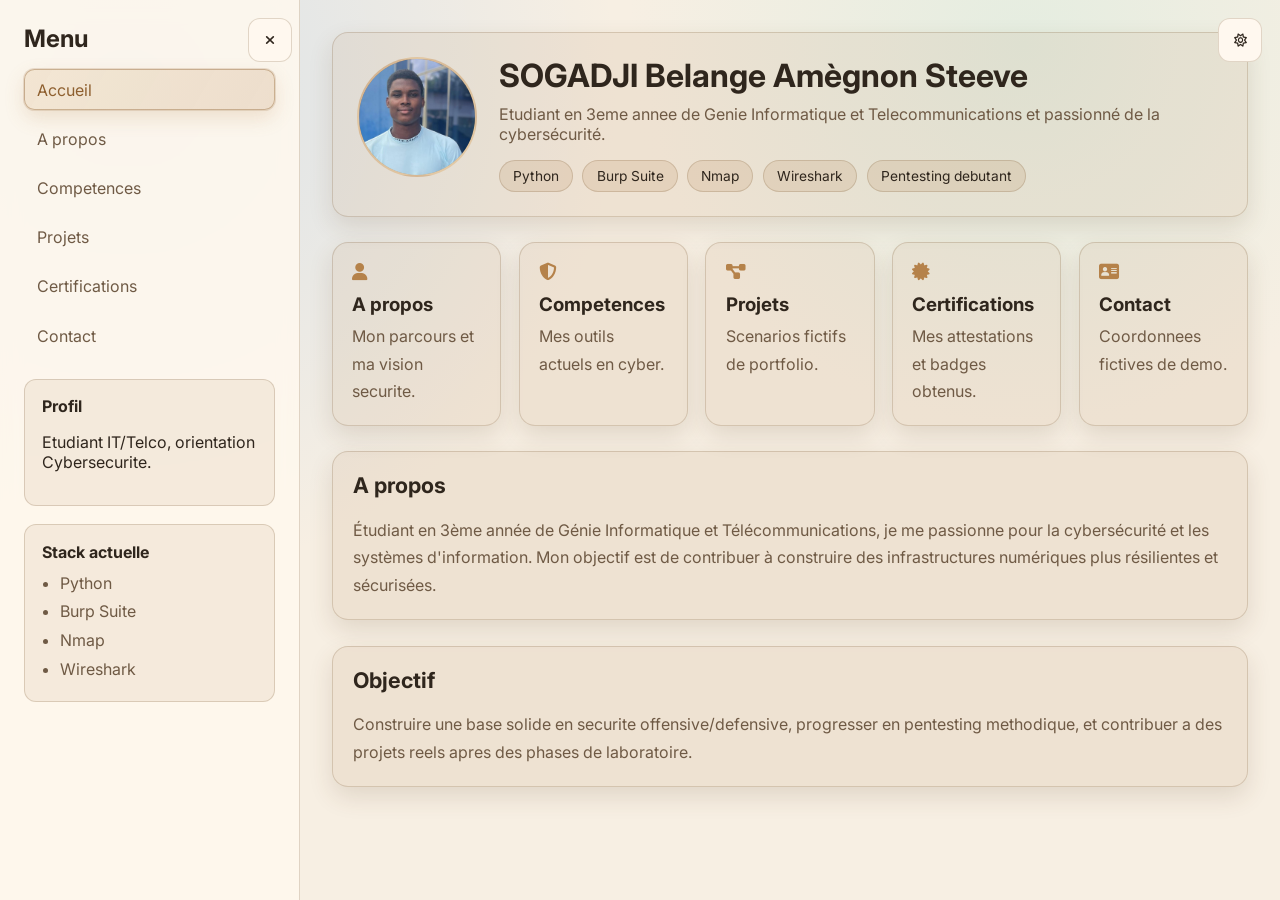
==== index.html @ 9d066bf6 "Improve mobile sidebar scroll targeting" ====
<!DOCTYPE html>
<html lang="fr">
<head>
  <meta charset="UTF-8" />
  <meta name="viewport" content="width=device-width, initial-scale=1.0" />
  <script>
    (function () {
      try {
        var savedTheme = localStorage.getItem("portfolio-theme");
        var theme = savedTheme === "dark" ? "dark" : "light";
        document.documentElement.classList.add(theme + "-theme");
        var sidebarState = localStorage.getItem("portfolio-sidebar");
        if (sidebarState === "collapsed") {
          document.documentElement.classList.add("sidebar-collapsed");
        }
        var ua = navigator.userAgent || "";
        var isMobileUa = new RegExp("Mobi|Android|iPhone|iPad|iPod", "i").test(ua);
        if (!isMobileUa) {
          document.documentElement.classList.add("desktop-forced");
        }
      } catch (e) {
        document.documentElement.classList.add("light-theme");
      }
    })();
  </script>
  <title>SOGADJI Belange Amègnon Steeve | Accueil</title>
  <link rel="preconnect" href="https://fonts.googleapis.com" />
  <link rel="preconnect" href="https://fonts.gstatic.com" crossorigin />
  <link href="https://fonts.googleapis.com/css2?family=Inter:wght@400;500;600;700;800&display=swap" rel="stylesheet" />
  <link rel="stylesheet" href="https://cdnjs.cloudflare.com/ajax/libs/font-awesome/6.5.2/css/all.min.css" />
  <link rel="stylesheet" href="css/styles.css" />
</head>
<body data-page="home">
  <button id="theme-toggle" aria-label="Basculer le theme">
    <i class="fa-regular fa-sun icon-sun"></i>
    <i class="fa-regular fa-moon icon-moon"></i>
  </button>

  <div id="wrapper">
    <aside id="sidebar">
      <div class="inner">
        <h2>Menu</h2>
        <nav>
          <a href="index.html" data-nav="home">Accueil</a>
          <a href="about.html" data-nav="about">A propos</a>
          <a href="skills.html" data-nav="skills">Competences</a>
          <a href="projects.html" data-nav="projects">Projets</a>
          <a href="certifications.html" data-nav="certifications">Certifications</a>
          <a href="contact.html" data-nav="contact">Contact</a>
        </nav>

        <section class="sidebar-block">
          <h3>Profil</h3>
          <p>Etudiant IT/Telco, orientation Cybersecurite.</p>
        </section>

        <section class="sidebar-block">
          <h3>Stack actuelle</h3>
          <ul class="mini-list">
            <li>Python</li>
            <li>Burp Suite</li>
            <li>Nmap</li>
            <li>Wireshark</li>
          </ul>
        </section>
      </div>
    </aside>

    <main id="main">
      <div class="inner">
        <section class="hero-banner">
          <div class="profile-card">
            <div class="profile-image">
              <img src="assets/profile/profile.jpg" alt="Photo de profil de SOGADJI Belange Amègnon Steeve" />
            </div>
            <div class="profile-info">
              <h1>SOGADJI Belange Amègnon Steeve</h1>
              <p class="subtitle">Etudiant en 3eme annee de Genie Informatique et Telecommunications et passionné de la cybersécurité.</p>
              <div class="hero-tags">
                <span>Python</span>
                <span>Burp Suite</span>
                <span>Nmap</span>
                <span>Wireshark</span>
                <span>Pentesting debutant</span>
              </div>
            </div>
          </div>
        </section>

        <section class="nav-cards-section">
          <div class="nav-cards-grid">
            <a href="about.html" class="nav-card interactive-card">
              <i class="fa-solid fa-user"></i>
              <h3>A propos</h3>
              <p>Mon parcours et ma vision securite.</p>
            </a>
            <a href="skills.html" class="nav-card interactive-card">
              <i class="fa-solid fa-shield-halved"></i>
              <h3>Competences</h3>
              <p>Mes outils actuels en cyber.</p>
            </a>
            <a href="projects.html" class="nav-card interactive-card">
              <i class="fa-solid fa-diagram-project"></i>
              <h3>Projets</h3>
              <p>Scenarios fictifs de portfolio.</p>
            </a>
            <a href="certifications.html" class="nav-card interactive-card">
              <i class="fa-solid fa-certificate"></i>
              <h3>Certifications</h3>
              <p>Mes attestations et badges obtenus.</p>
            </a>
            <a href="contact.html" class="nav-card interactive-card">
              <i class="fa-solid fa-address-card"></i>
              <h3>Contact</h3>
              <p>Coordonnees fictives de demo.</p>
            </a>
          </div>
        </section>

        <section class="content-section">
          <div class="section-header"><h2>A propos</h2></div>
          <p>
           Étudiant en 3ème année de Génie Informatique et Télécommunications, je me passionne pour la cybersécurité et les systèmes d'information. Mon objectif est de contribuer à construire des infrastructures numériques plus résilientes et sécurisées.
          </p>
        </section>

        <section class="content-section">
          <div class="section-header"><h2>Objectif</h2></div>
          <p>
            Construire une base solide en securite offensive/defensive, progresser en pentesting
            methodique, et contribuer a des projets reels apres des phases de laboratoire.
          </p>
        </section>
      </div>
    </main>
  </div>

  <button id="scroll-top" aria-label="Retour en haut"><i class="fa-solid fa-arrow-up"></i></button>
  <script src="js/script.js"></script>
</body>
</html>
---- css/styles.css ----
:root {
  --sidebar-width: 300px;
  --sidebar-handle: 52px;
  --bg: #0c111b;
  --bg-soft: #111a2b;
  --card: rgba(255, 255, 255, 0.06);
  --line: rgba(255, 255, 255, 0.14);
  --text: #e6edf7;
  --muted: #b9c6dc;
  --accent: #5ca9ff;
  --accent-2: #77e1d1;
  --accent-active: #fcf33a;
  --shadow: 0 12px 30px rgba(0, 0, 0, 0.25);
}

.light-theme {
  --bg: #f7efe3;
  --bg-soft: #fff8ef;
  --card: rgba(163, 122, 74, 0.1);
  --line: rgba(117, 86, 51, 0.22);
  --text: #2f261d;
  --muted: #6f5a45;
  --accent: #b5824a;
  --accent-2: #d5ad73;
  --accent-active: #8e5f2f;
  --shadow: 0 10px 24px rgba(92, 66, 37, 0.14);
}

* { box-sizing: border-box; }

html { scroll-behavior: smooth; }

body {
  margin: 0;
  font-family: "Inter", sans-serif;
  background:
    radial-gradient(circle at 10% 10%, rgba(92, 169, 255, 0.18), transparent 35%),
    radial-gradient(circle at 80% 5%, rgba(119, 225, 209, 0.14), transparent 30%),
    var(--bg);
  color: var(--text);
}

.light-theme {
  background:
    radial-gradient(circle at 12% 10%, rgba(213, 173, 115, 0.26), transparent 36%),
    radial-gradient(circle at 82% 6%, rgba(197, 148, 93, 0.2), transparent 30%),
    var(--bg);
}

#wrapper {
  display: grid;
  grid-template-columns: var(--sidebar-width) 1fr;
  min-height: 100vh;
  transition: grid-template-columns 0.28s ease;
}

#sidebar {
  width: var(--sidebar-width);
  min-width: var(--sidebar-width);
  border-right: 1px solid var(--line);
  background: rgba(8, 12, 20, 0.55);
  backdrop-filter: blur(10px);
  transition: transform 0.28s ease, opacity 0.28s ease, border-color 0.28s ease;
  transform: translateX(0);
  opacity: 1;
  position: relative;
  overflow: visible;
  z-index: 30;
}

.light-theme #sidebar {
  background: rgba(255, 249, 238, 0.86);
}

.sidebar-collapsed #wrapper {
  grid-template-columns: 0 1fr;
}

.sidebar-collapsed #sidebar {
  transform: translateX(-100%);
  width: 0;
  min-width: 0;
  opacity: 0;
  border-right: 0;
  overflow: hidden;
}

#sidebar .inner {
  position: sticky;
  top: 0;
  padding: 1.5rem;
  max-height: 100vh;
  overflow-y: auto;
  overflow-x: hidden;
  transition: opacity 0.22s ease, max-height 0.22s ease, padding 0.22s ease;
}

.sidebar-collapsed #sidebar .inner {
  opacity: 0;
  pointer-events: none;
  max-height: 0;
  overflow: hidden;
  padding-top: 0;
  padding-bottom: 0;
}

#sidebar h2 {
  margin-top: 0;
  margin-bottom: 1rem;
}

#sidebar nav {
  display: grid;
  gap: 0.5rem;
  margin-bottom: 1.4rem;
}

#sidebar nav a {
  color: var(--muted);
  text-decoration: none;
  padding: 0.6rem 0.75rem;
  border-radius: 0.65rem;
  border: 1px solid transparent;
  transition: 0.2s ease;
}

#sidebar nav a:hover {
  color: var(--text);
  border-color: var(--line);
  background: var(--card);
  transform: translateX(4px);
}

#sidebar nav a.active {
  color: var(--accent-active);
  border-color: rgba(252, 243, 58, 0.45);
  background: linear-gradient(120deg, rgba(92, 169, 255, 0.2), rgba(119, 225, 209, 0.18));
  box-shadow: 0 0 0 1px rgba(252, 243, 58, 0.18), 0 10px 25px rgba(92, 169, 255, 0.2);
}

.light-theme #sidebar nav a.active {
  background: linear-gradient(120deg, rgba(213, 173, 115, 0.22), rgba(181, 130, 74, 0.2));
  border-color: rgba(142, 95, 47, 0.4);
  box-shadow: 0 0 0 1px rgba(142, 95, 47, 0.16), 0 8px 20px rgba(181, 130, 74, 0.2);
}

#main {
  padding: 2rem;
}

#main .inner {
  max-width: 980px;
  margin: 0 auto;
}

.hero-banner,
.content-section,
.nav-cards-section,
.page-header {
  margin-bottom: 1.6rem;
}

.profile-card,
.content-section,
.nav-card,
.project-card,
.page-header {
  background: var(--card);
  border: 1px solid var(--line);
  border-radius: 16px;
  box-shadow: var(--shadow);
}

.profile-card {
  display: grid;
  grid-template-columns: 120px 1fr;
  gap: 1.35rem;
  padding: 1.5rem;
}

.profile-image {
  width: 120px;
  height: 120px;
  border-radius: 50%;
  overflow: hidden;
  display: block;
  background: linear-gradient(140deg, var(--accent), var(--accent-2));
  border: 2px solid rgba(255, 255, 255, 0.38);
}

.profile-image img {
  width: 100%;
  height: 100%;
  object-fit: cover;
  object-position: center;
  display: block;
}

.profile-info h1 {
  margin: 0;
  line-height: 1.2;
  font-size: clamp(1.35rem, 2.8vw, 2rem);
}

.subtitle,
.focus { margin: 0.55rem 0; color: var(--muted); }

.hero-tags {
  margin-top: 1rem;
  display: flex;
  gap: 0.6rem;
  flex-wrap: wrap;
}

.hero-tags span {
  padding: 0.42rem 0.82rem;
  border-radius: 999px;
  border: 1px solid var(--line);
  background: rgba(92, 169, 255, 0.16);
  font-size: 0.86rem;
}

.light-theme .hero-tags span {
  background: rgba(181, 130, 74, 0.16);
}

.page-header { padding: 1.25rem; }
.page-header h1 { margin: 0; font-size: 1.5rem; }

.nav-cards-grid,
.skills-grid,
.projects-grid,
.certifications-grid,
.contact-grid {
  display: grid;
  gap: 1.1rem;
}

.nav-cards-grid {
  grid-template-columns: repeat(5, minmax(0, 1fr));
}

.nav-card,
.project-card,
.certification-card {
  padding: 1.2rem;
  text-decoration: none;
  color: var(--text);
  position: relative;
  overflow: hidden;
  transition: transform 0.22s ease, box-shadow 0.25s ease, border-color 0.25s ease;
}

.nav-card::before,
.project-card::before,
.certification-card::before {
  content: "";
  position: absolute;
  top: 0;
  left: -120%;
  width: 100%;
  height: 100%;
  background: linear-gradient(90deg, transparent, rgba(255, 255, 255, 0.14), transparent);
  transition: left 0.45s ease;
}

.nav-card:hover::before,
.project-card:hover::before,
.certification-card:hover::before {
  left: 120%;
}

.nav-card:hover,
.project-card:hover,
.certification-card:hover {
  transform: translateY(-4px);
  border-color: rgba(92, 169, 255, 0.38);
  box-shadow: 0 14px 28px rgba(92, 169, 255, 0.2);
}

.light-theme .nav-card:hover,
.light-theme .project-card:hover,
.light-theme .certification-card:hover {
  border-color: rgba(181, 130, 74, 0.45);
  box-shadow: 0 14px 28px rgba(181, 130, 74, 0.2);
}

.nav-card:active,
.project-card:active,
.certification-card:active,
.interactive-card.clicked {
  transform: translateY(-1px) scale(0.985);
  border-color: rgba(252, 243, 58, 0.6);
  box-shadow: 0 0 0 1px rgba(252, 243, 58, 0.25), 0 9px 22px rgba(252, 243, 58, 0.18);
}

.light-theme .nav-card:active,
.light-theme .project-card:active,
.light-theme .certification-card:active,
.light-theme .interactive-card.clicked {
  border-color: rgba(142, 95, 47, 0.55);
  box-shadow: 0 0 0 1px rgba(142, 95, 47, 0.2), 0 9px 22px rgba(142, 95, 47, 0.2);
}

.nav-card i {
  color: var(--accent);
  font-size: 1.1rem;
}

.nav-card h3,
.project-card h3 {
  margin: 0.65rem 0 0.45rem;
}

.nav-card p,
.project-card p,
.content-section p {
  margin: 0;
  color: var(--muted);
  line-height: 1.72;
}

.content-section > p + p {
  margin-top: 0.95rem;
}

.section-header { margin-bottom: 1.15rem; }
.section-header h2 { margin: 0; font-size: 1.35rem; }

.content-section { padding: 1.25rem; }

.skills-grid { grid-template-columns: repeat(2, minmax(0, 1fr)); }

.skills-grid article {
  border: 1px solid var(--line);
  border-radius: 12px;
  padding: 1.05rem;
  background: rgba(92, 169, 255, 0.08);
}

.light-theme .skills-grid article {
  background: rgba(213, 173, 115, 0.18);
}

.skills-grid h3 { margin: 0 0 0.45rem; }

.skill-label {
  position: relative;
  overflow: hidden;
  transition: transform 0.22s ease, box-shadow 0.25s ease, border-color 0.25s ease;
}

.skill-label::before {
  content: "";
  position: absolute;
  top: 0;
  left: -120%;
  width: 100%;
  height: 100%;
  background: linear-gradient(90deg, transparent, rgba(255, 255, 255, 0.14), transparent);
  transition: left 0.45s ease;
}

.skill-label:hover::before {
  left: 120%;
}

.skill-label:hover {
  transform: translateY(-4px);
  border-color: rgba(92, 169, 255, 0.38);
  box-shadow: 0 14px 28px rgba(92, 169, 255, 0.2);
}

.light-theme .skill-label:hover {
  border-color: rgba(181, 130, 74, 0.45);
  box-shadow: 0 14px 28px rgba(181, 130, 74, 0.2);
}

.projects-grid { grid-template-columns: repeat(3, minmax(0, 1fr)); }
.certifications-grid { grid-template-columns: repeat(2, minmax(0, 1fr)); }

.certification-card h3 {
  margin: 0.45rem 0 0.25rem;
}

.cert-meta {
  margin: 0 0 0.35rem;
  font-size: 0.88rem;
  color: var(--accent);
  font-weight: 600;
}

.cert-image {
  border-radius: 10px;
  overflow: hidden;
  border: 1px solid var(--line);
  margin-bottom: 0.75rem;
  background: var(--bg-soft);
}

.cert-image img {
  display: block;
  width: 100%;
  height: 190px;
  object-fit: cover;
}

.zoomable-image {
  cursor: zoom-in;
  transition: transform 0.2s ease, filter 0.2s ease;
}

.zoomable-image:hover {
  transform: scale(1.015);
  filter: brightness(1.04);
}

.zoomable-image:focus-visible {
  outline: 2px solid var(--accent-active);
  outline-offset: 2px;
}

.cert-actions {
  margin-top: 0.7rem;
}

.cert-link {
  display: inline-block;
  text-decoration: none;
  color: #ffffff;
  background: linear-gradient(120deg, var(--accent), var(--accent-2));
  border: 1px solid transparent;
  border-radius: 999px;
  padding: 0.38rem 0.75rem;
  font-size: 0.85rem;
  font-weight: 600;
  transition: transform 0.18s ease, box-shadow 0.18s ease;
}

.cert-link:hover {
  transform: translateY(-1px);
  box-shadow: 0 8px 16px rgba(0, 0, 0, 0.18);
}

.fictive-note {
  margin-bottom: 1rem;
  color: var(--muted);
}

.contact-grid {
  grid-template-columns: 1fr 1fr;
}

.contact-grid div {
  border: 1px solid var(--line);
  border-radius: 10px;
  padding: 0.9rem;
  background: rgba(119, 225, 209, 0.08);
  color: var(--text);
}

.light-theme .contact-grid div {
  background: rgba(235, 214, 184, 0.28);
}

.contact-grid i {
  margin-right: 0.4rem;
  color: var(--accent);
}

.contact-grid a {
  color: inherit;
  text-decoration: none;
  border-bottom: 1px dashed transparent;
  transition: border-color 0.2s ease, color 0.2s ease;
}

.contact-grid a:hover {
  color: var(--accent-active);
  border-bottom-color: currentColor;
}

.sidebar-block {
  background: var(--card);
  border: 1px solid var(--line);
  border-radius: 12px;
  padding: 1.05rem;
  margin-bottom: 1.1rem;
}

.sidebar-block h3 {
  margin: 0 0 0.45rem;
  font-size: 1rem;
}

.mini-list {
  margin: 0;
  padding-left: 1.15rem;
  line-height: 1.8;
  color: var(--muted);
}

.label-list {
  border-top: 1px solid var(--line);
}

.label-item {
  padding: 1.15rem 0.1rem;
  border-bottom: 1px solid var(--line);
}

.label-item h3 {
  margin: 0 0 0.35rem;
  font-size: 1rem;
}

.label-item p {
  margin: 0;
}

#theme-toggle,
#sidebar-collapse-toggle,
#scroll-top {
  position: fixed;
  right: 18px;
  width: 44px;
  height: 44px;
  border: 1px solid var(--line);
  border-radius: 12px;
  background: var(--bg-soft);
  color: var(--text);
  cursor: pointer;
  z-index: 90;
}

#theme-toggle { top: 18px; }

#sidebar-collapse-toggle {
  position: fixed;
  top: 18px;
  left: calc(var(--sidebar-width) - var(--sidebar-handle));
  right: auto;
  width: 44px;
  height: 44px;
  border-left: 1px solid var(--line);
  border-radius: 12px;
  text-indent: 0;
  transition: transform 0.22s ease;
  z-index: 95;
}

#sidebar-collapse-toggle i {
  transition: transform 0.22s ease;
}

.sidebar-collapsed #sidebar-collapse-toggle i {
  transform: rotate(180deg);
}

.sidebar-collapsed #sidebar-collapse-toggle {
  left: 18px;
}

#scroll-top {
  bottom: 30px;
  right: 30px;
  width: 60px;
  height: 60px;
  border-radius: 15px;
  border: 1px solid rgba(255, 189, 142, 0.6);
  background: rgba(255, 189, 142, 0.8);
  color: rgba(139, 69, 19, 0.9);
  box-shadow: 0 8px 32px rgba(0, 0, 0, 0.3);
  backdrop-filter: blur(15px);
  z-index: 1000;
  opacity: 0;
  visibility: hidden;
  transform: translateY(20px);
  transition: all 0.35s ease;
}

#scroll-top i {
  font-size: 22px;
  transition: transform 0.25s ease;
}

#scroll-top:hover {
  background: rgba(255, 189, 142, 0.92);
  border-color: rgba(255, 189, 142, 0.82);
  transform: translateY(-3px);
  box-shadow: 0 12px 40px rgba(255, 189, 142, 0.32);
}

#scroll-top:hover i {
  transform: translateY(-2px);
}

#scroll-top:active {
  transform: translateY(0) scale(0.95);
}

#scroll-top.visible {
  opacity: 1;
  visibility: visible;
  transform: translateY(0);
}

.icon-sun { display: none; }
.light-theme .icon-sun { display: inline-block; }
.light-theme .icon-moon { display: none; }

body.lightbox-open {
  overflow: hidden;
}

.image-lightbox {
  position: fixed;
  inset: 0;
  background: rgba(0, 0, 0, 0.78);
  backdrop-filter: blur(4px);
  display: flex;
  align-items: center;
  justify-content: center;
  padding: 1.1rem;
  z-index: 1400;
  opacity: 0;
  visibility: hidden;
  pointer-events: none;
  transition: opacity 0.2s ease, visibility 0.2s ease;
}

.image-lightbox.open {
  opacity: 1;
  visibility: visible;
  pointer-events: auto;
}

.image-lightbox-dialog {
  position: relative;
  max-width: min(94vw, 1050px);
  max-height: 90vh;
  display: grid;
  gap: 0.6rem;
  justify-items: center;
}

.image-lightbox-media {
  max-width: 100%;
  max-height: 80vh;
  width: auto;
  height: auto;
  display: block;
  border-radius: 12px;
  border: 1px solid var(--line);
  box-shadow: 0 18px 42px rgba(0, 0, 0, 0.35);
  background: #0f0f10;
}

.image-lightbox-caption {
  margin: 0;
  color: #f3f4f6;
  text-align: center;
  line-height: 1.5;
}

.image-lightbox-close {
  position: absolute;
  top: -0.75rem;
  right: -0.75rem;
  width: 40px;
  height: 40px;
  border-radius: 999px;
  border: 1px solid rgba(255, 255, 255, 0.32);
  background: rgba(19, 20, 22, 0.88);
  color: #ffffff;
  font-size: 1.5rem;
  line-height: 1;
  cursor: pointer;
}

.image-lightbox-close:hover {
  background: rgba(31, 33, 37, 0.95);
}

@media (max-width: 1100px) {
  #wrapper { grid-template-columns: 1fr; }

  #sidebar {
    width: auto;
    min-width: 0;
    order: -1;
    border-right: 0;
    border-bottom: 1px solid var(--line);
  }

  #sidebar .inner { position: static; }
  #sidebar .inner { padding-top: 4.25rem; }
  .sidebar-block { display: none; }

  #sidebar nav {
    grid-template-columns: repeat(5, minmax(0, 1fr));
    gap: 0.4rem;
  }

  #sidebar nav a:hover { transform: none; }

  .sidebar-collapsed #wrapper { grid-template-columns: 1fr; }

  .sidebar-collapsed #sidebar {
    transform: none;
    border-bottom-color: transparent;
    width: auto;
    min-width: 0;
    opacity: 1;
    border-right: 0;
    overflow: visible;
  }

  #sidebar-collapse-toggle {
    left: 18px;
  }

  #scroll-top {
    bottom: 24px;
    right: 24px;
    width: 55px;
    height: 55px;
    border-radius: 12px;
  }

  #scroll-top i {
    font-size: 20px;
  }
}

@media (max-width: 840px) {
  .nav-cards-grid,
  .projects-grid,
  .certifications-grid,
  .skills-grid,
  .contact-grid { grid-template-columns: 1fr; }

  #sidebar .inner { padding-top: 4.75rem; }

  .profile-card {
    grid-template-columns: 1fr;
    text-align: center;
  }

  .profile-image { margin: 0 auto; }
  .hero-tags { justify-content: center; }

  #sidebar nav { grid-template-columns: 1fr 1fr; }

  #scroll-top {
    bottom: 20px;
    right: 20px;
    width: 50px;
    height: 50px;
    border-radius: 10px;
  }

  #scroll-top i {
    font-size: 18px;
  }

  .image-lightbox-close {
    top: -0.5rem;
    right: -0.25rem;
  }
}
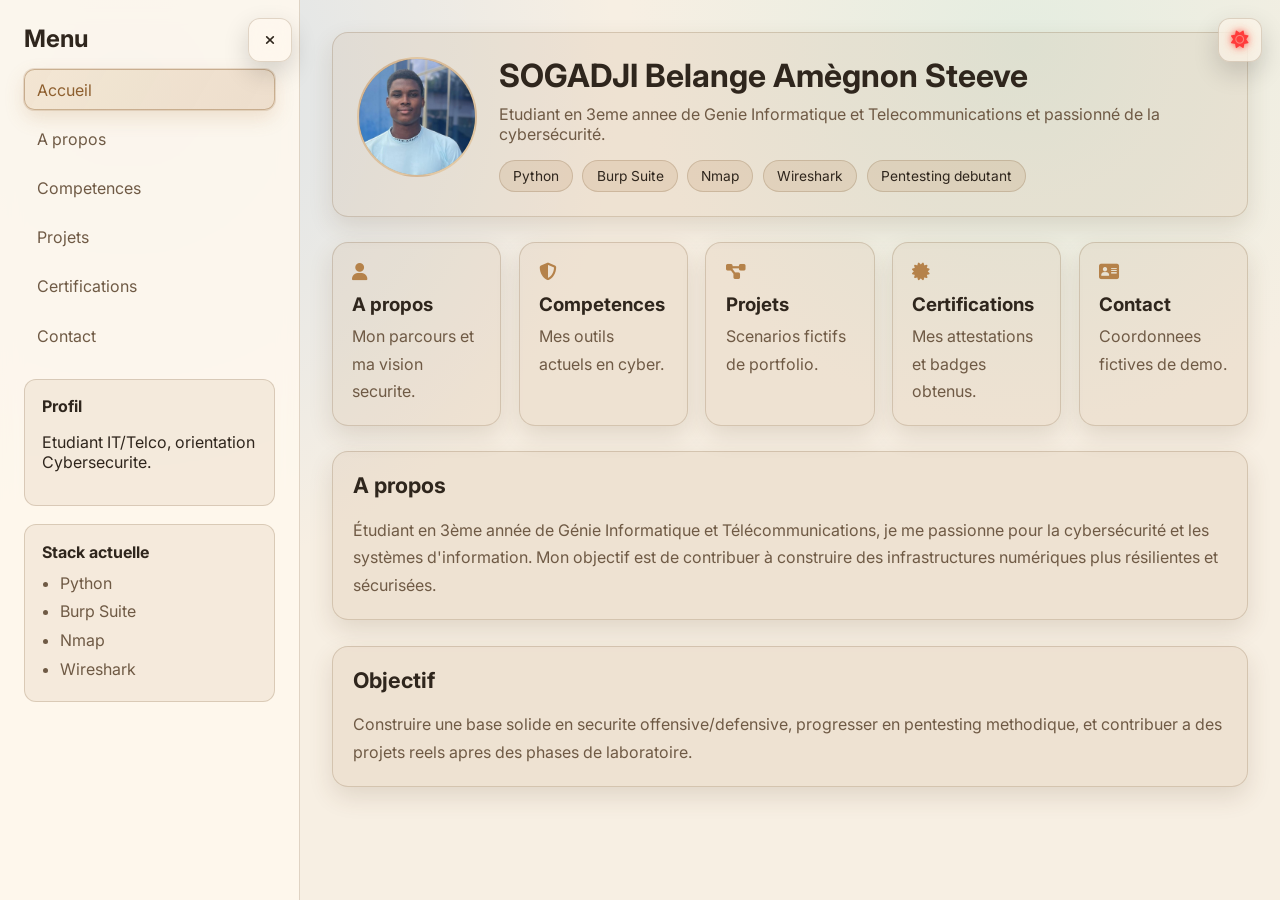
==== commit 0b790cee: "Update sidebar behavior and theme toggle styling" ====
--- a/index.html
+++ b/index.html
@@ -10,13 +10,9 @@
         var theme = savedTheme === "dark" ? "dark" : "light";
         document.documentElement.classList.add(theme + "-theme");
         var sidebarState = localStorage.getItem("portfolio-sidebar");
-        if (sidebarState === "collapsed") {
+        var isMobileView = window.matchMedia && window.matchMedia("(max-width: 1100px)").matches;
+        if (sidebarState === "collapsed" || (!sidebarState && isMobileView)) {
           document.documentElement.classList.add("sidebar-collapsed");
-        }
-        var ua = navigator.userAgent || "";
-        var isMobileUa = new RegExp("Mobi|Android|iPhone|iPad|iPod", "i").test(ua);
-        if (!isMobileUa) {
-          document.documentElement.classList.add("desktop-forced");
         }
       } catch (e) {
         document.documentElement.classList.add("light-theme");
@@ -31,11 +27,11 @@
   <link rel="stylesheet" href="css/styles.css" />
 </head>
 <body data-page="home">
+
   <button id="theme-toggle" aria-label="Basculer le theme">
-    <i class="fa-regular fa-sun icon-sun"></i>
-    <i class="fa-regular fa-moon icon-moon"></i>
+    <i class="fa-solid fa-sun icon-sun"></i>
+    <i class="fa-solid fa-moon icon-moon"></i>
   </button>
-
   <div id="wrapper">
     <aside id="sidebar">
       <div class="inner">
--- a/css/styles.css
+++ b/css/styles.css
@@ -3,6 +3,7 @@
   --sidebar-handle: 52px;
   --bg: #0c111b;
   --bg-soft: #111a2b;
+  --glass: rgba(17, 26, 43, 0.48);
   --card: rgba(255, 255, 255, 0.06);
   --line: rgba(255, 255, 255, 0.14);
   --text: #e6edf7;
@@ -16,6 +17,7 @@
 .light-theme {
   --bg: #f7efe3;
   --bg-soft: #fff8ef;
+  --glass: rgba(255, 248, 239, 0.58);
   --card: rgba(163, 122, 74, 0.1);
   --line: rgba(117, 86, 51, 0.22);
   --text: #2f261d;
@@ -533,7 +535,21 @@
   z-index: 90;
 }
 
-#theme-toggle { top: 18px; }
+#theme-toggle,
+#sidebar-collapse-toggle {
+  background: var(--glass);
+  box-shadow: 0 10px 26px rgba(0, 0, 0, 0.16);
+  backdrop-filter: blur(14px) saturate(135%);
+  -webkit-backdrop-filter: blur(14px) saturate(135%);
+}
+
+#theme-toggle {
+  top: 18px;
+  display: inline-flex;
+  align-items: center;
+  justify-content: center;
+  z-index: 120;
+}
 
 #sidebar-collapse-toggle {
   position: fixed;
@@ -546,7 +562,7 @@
   border-radius: 12px;
   text-indent: 0;
   transition: transform 0.22s ease;
-  z-index: 95;
+  z-index: 115;
 }
 
 #sidebar-collapse-toggle i {
@@ -605,7 +621,18 @@
   transform: translateY(0);
 }
 
-.icon-sun { display: none; }
+.icon-sun {
+  display: none;
+  color: #ff3b3b;
+  text-shadow: 0 0 6px rgba(255, 59, 59, 0.85), 0 0 16px rgba(255, 140, 92, 0.55);
+}
+
+.icon-moon {
+  color: #f5f8ff;
+  text-shadow: 0 0 8px rgba(156, 199, 255, 0.8), 0 0 18px rgba(120, 170, 255, 0.55);
+}
+
+#theme-toggle i { font-size: 1.1rem; }
 .light-theme .icon-sun { display: inline-block; }
 .light-theme .icon-moon { display: none; }
 
@@ -682,44 +709,50 @@
   background: rgba(31, 33, 37, 0.95);
 }
 
+.sidebar-mobile #wrapper {
+  grid-template-columns: 1fr;
+}
+
+.sidebar-mobile #sidebar {
+  position: fixed;
+  top: 0;
+  left: 0;
+  height: 100%;
+  z-index: 70;
+}
+
+.sidebar-mobile #sidebar .inner {
+  height: 100%;
+  position: absolute;
+  top: 0;
+  left: 0;
+  padding-top: 4.25rem;
+  -webkit-overflow-scrolling: touch;
+}
+
+.sidebar-mobile.sidebar-collapsed #sidebar {
+  transform: translateX(-100%);
+  width: var(--sidebar-width);
+  min-width: var(--sidebar-width);
+  opacity: 1;
+  border-right: 1px solid var(--line);
+  overflow: hidden;
+}
+
+.sidebar-mobile #sidebar nav {
+  grid-template-columns: 1fr;
+}
+
+.sidebar-mobile #sidebar nav a:hover {
+  transform: none;
+}
+
+.sidebar-mobile .sidebar-block {
+  display: none;
+}
+
+
 @media (max-width: 1100px) {
-  #wrapper { grid-template-columns: 1fr; }
-
-  #sidebar {
-    width: auto;
-    min-width: 0;
-    order: -1;
-    border-right: 0;
-    border-bottom: 1px solid var(--line);
-  }
-
-  #sidebar .inner { position: static; }
-  #sidebar .inner { padding-top: 4.25rem; }
-  .sidebar-block { display: none; }
-
-  #sidebar nav {
-    grid-template-columns: repeat(5, minmax(0, 1fr));
-    gap: 0.4rem;
-  }
-
-  #sidebar nav a:hover { transform: none; }
-
-  .sidebar-collapsed #wrapper { grid-template-columns: 1fr; }
-
-  .sidebar-collapsed #sidebar {
-    transform: none;
-    border-bottom-color: transparent;
-    width: auto;
-    min-width: 0;
-    opacity: 1;
-    border-right: 0;
-    overflow: visible;
-  }
-
-  #sidebar-collapse-toggle {
-    left: 18px;
-  }
-
   #scroll-top {
     bottom: 24px;
     right: 24px;
@@ -750,8 +783,6 @@
   .profile-image { margin: 0 auto; }
   .hero-tags { justify-content: center; }
 
-  #sidebar nav { grid-template-columns: 1fr 1fr; }
-
   #scroll-top {
     bottom: 20px;
     right: 20px;
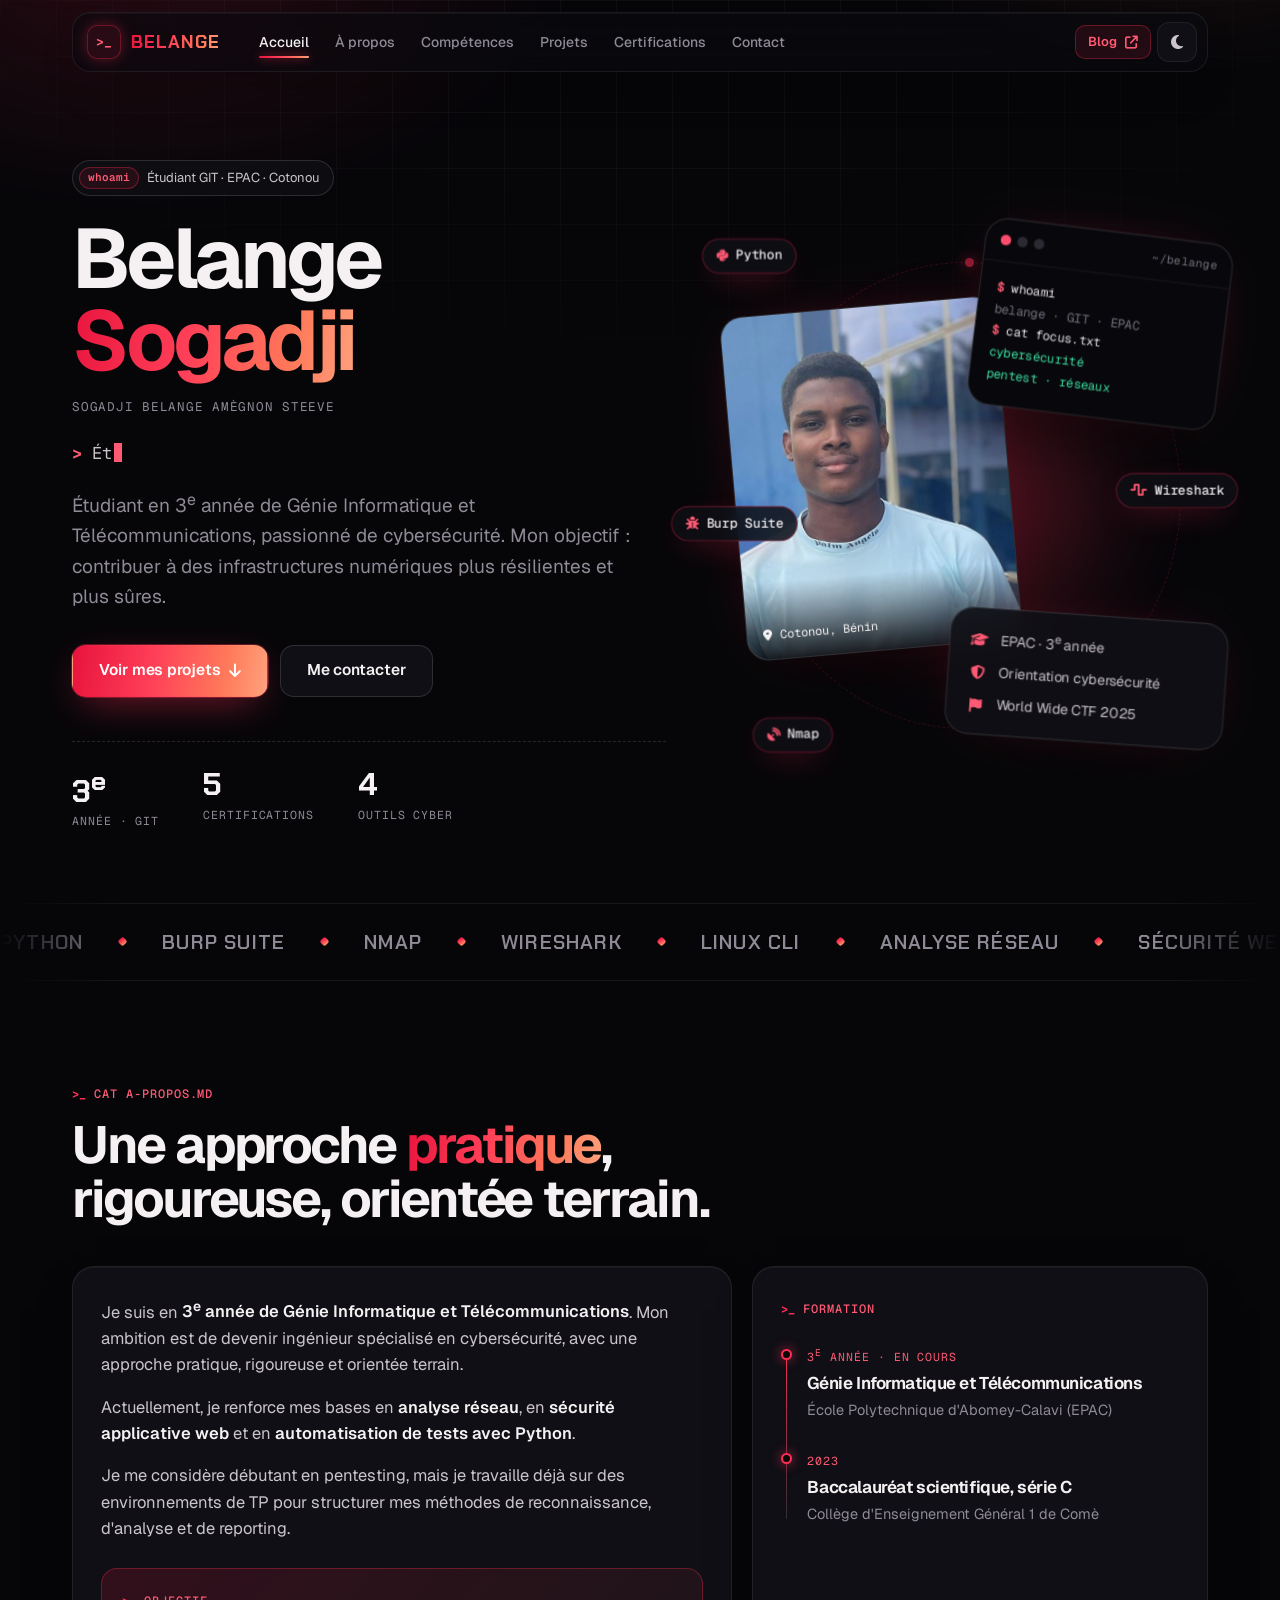
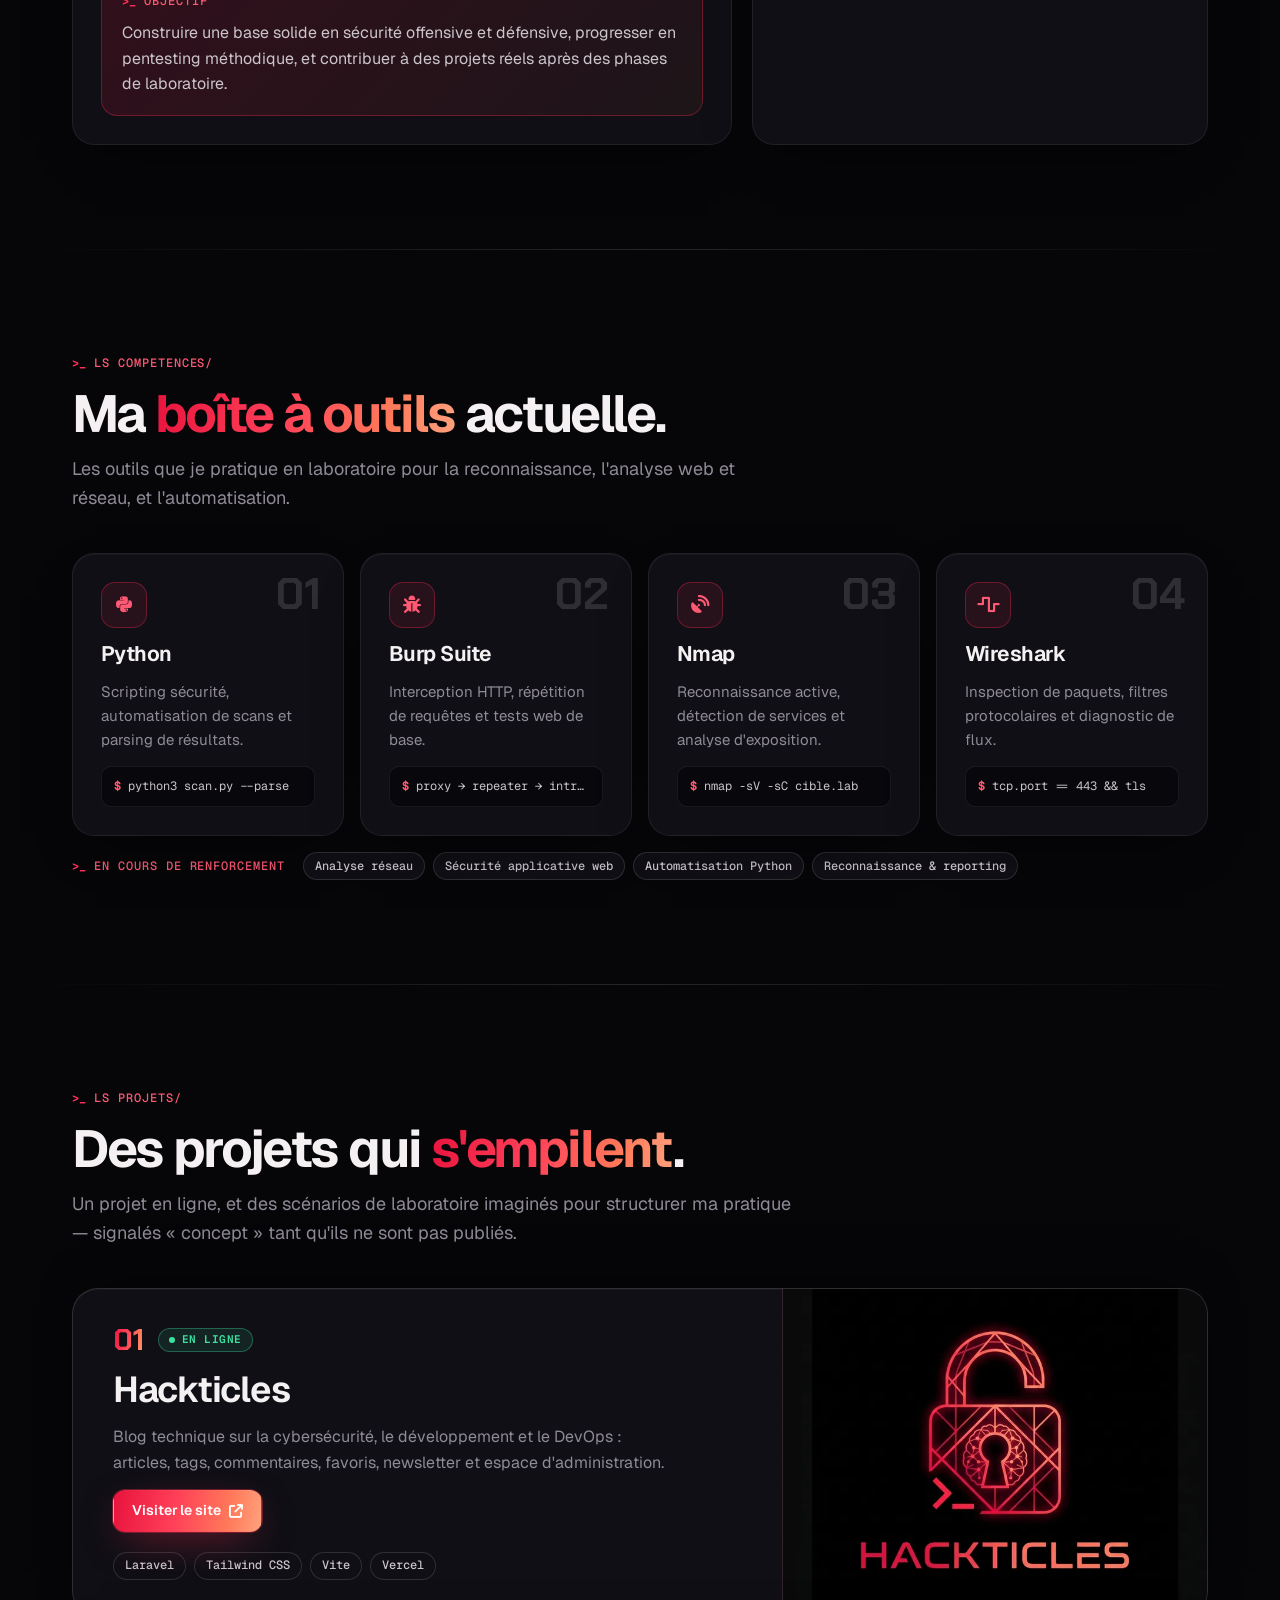
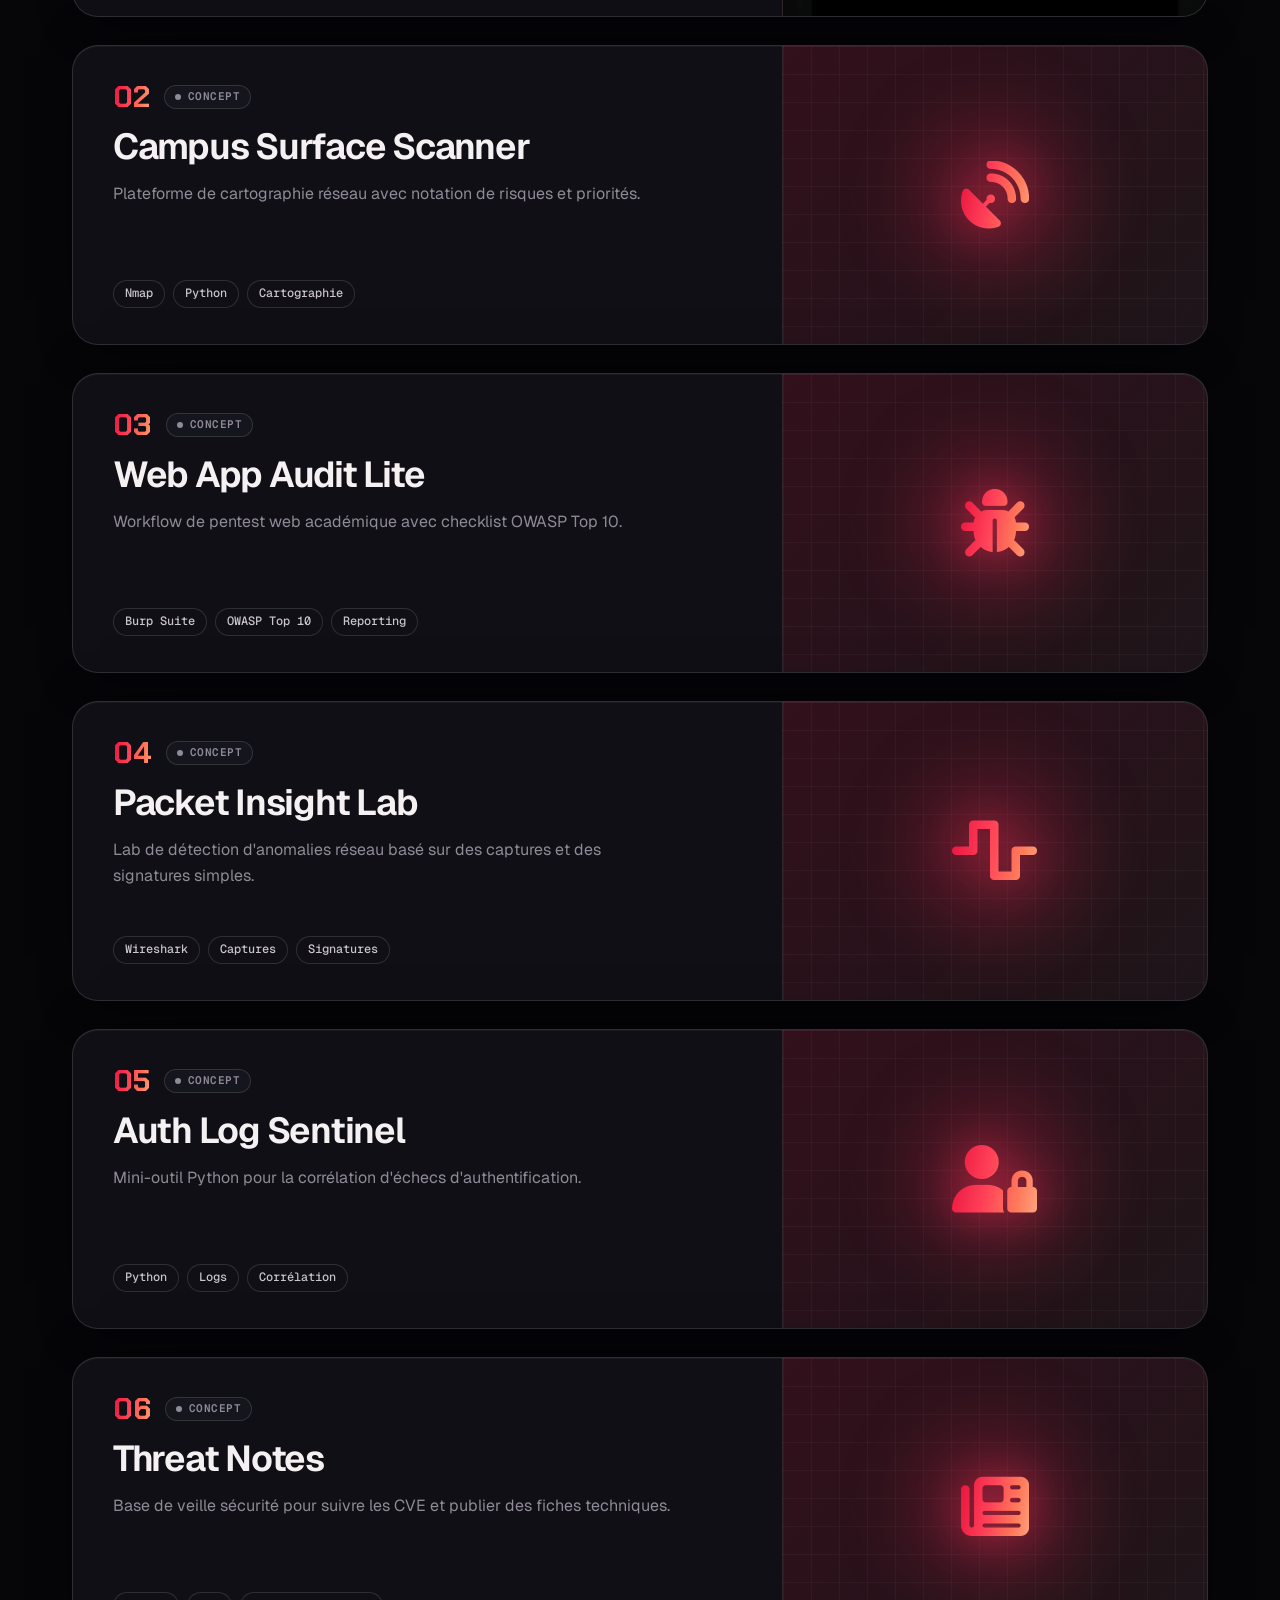
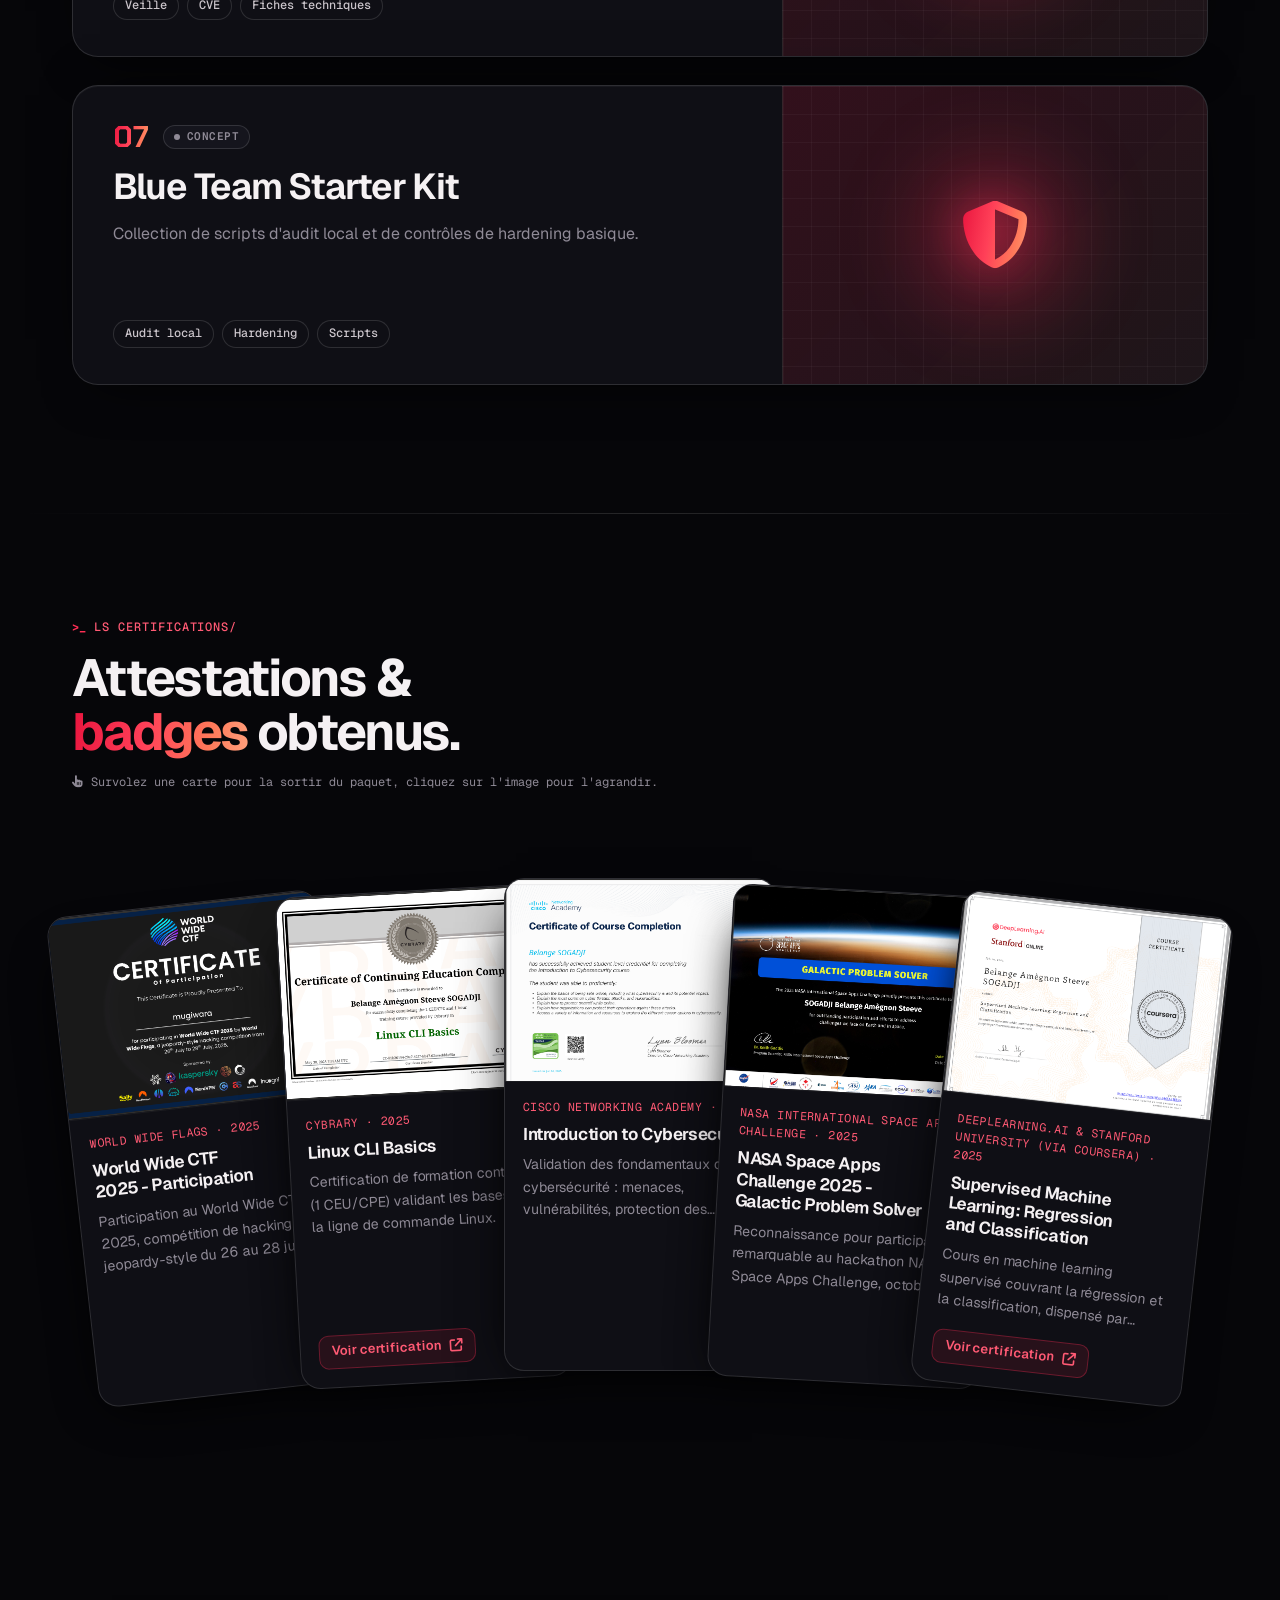
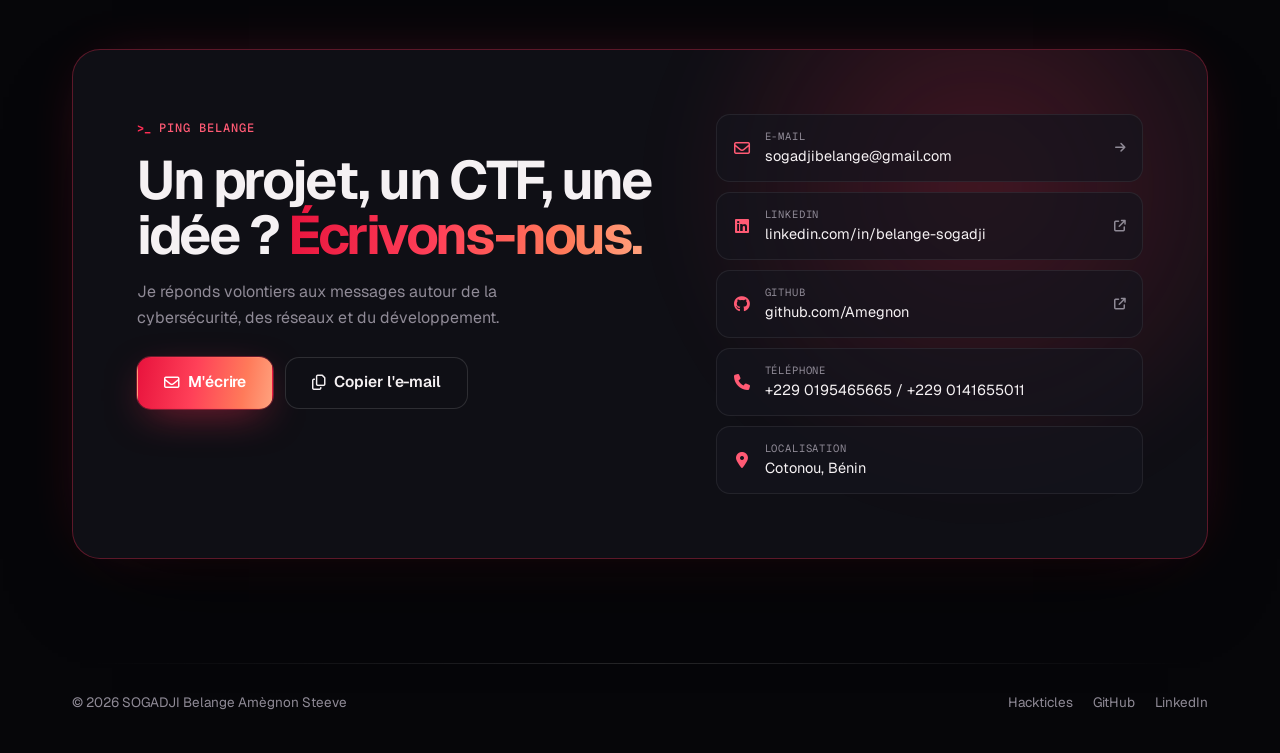
==== commit 4f6301db: "Redesign portfolio as a single page in the Hackticles theme Replace the multi-page sidebar layout wi" ====
--- a/index.html
+++ b/index.html
@@ -1,137 +1,507 @@
 <!DOCTYPE html>
-<html lang="fr">
+<html lang="fr" data-theme="dark">
 <head>
   <meta charset="UTF-8" />
-  <meta name="viewport" content="width=device-width, initial-scale=1.0" />
+  <meta name="viewport" content="width=device-width, initial-scale=1.0, viewport-fit=cover" />
   <script>
     (function () {
+      var root = document.documentElement;
       try {
-        var savedTheme = localStorage.getItem("portfolio-theme");
-        var theme = savedTheme === "dark" ? "dark" : "light";
-        document.documentElement.classList.add(theme + "-theme");
-        var sidebarState = localStorage.getItem("portfolio-sidebar");
-        var isMobileView = window.matchMedia && window.matchMedia("(max-width: 1100px)").matches;
-        if (sidebarState === "collapsed" || (!sidebarState && isMobileView)) {
-          document.documentElement.classList.add("sidebar-collapsed");
-        }
-      } catch (e) {
-        document.documentElement.classList.add("light-theme");
-      }
+        var saved = localStorage.getItem("portfolio-theme");
+        if (saved === "light" || saved === "dark") root.dataset.theme = saved;
+      } catch (e) {}
+      root.classList.add("js");
     })();
   </script>
-  <title>SOGADJI Belange Amègnon Steeve | Accueil</title>
+  <title>Belange Sogadji — Cybersécurité & Génie Informatique</title>
+  <meta name="description" content="Portfolio de SOGADJI Belange Amègnon Steeve, étudiant en 3e année de Génie Informatique et Télécommunications à l'EPAC, passionné de cybersécurité." />
+  <meta name="theme-color" content="#060609" />
+  <meta property="og:title" content="Belange Sogadji — Cybersécurité & Génie Informatique" />
+  <meta property="og:description" content="Étudiant en Génie Informatique et Télécommunications, orienté cybersécurité : projets, compétences et certifications." />
+  <meta property="og:type" content="website" />
+  <meta property="og:image" content="assets/profile/profile.jpg" />
+  <link rel="icon" href="data:image/svg+xml,%3Csvg xmlns='http://www.w3.org/2000/svg' viewBox='0 0 64 64'%3E%3Crect width='64' height='64' rx='14' fill='%23060609'/%3E%3Cpath d='M16 22l12 10-12 10M34 44h14' fill='none' stroke='%23ff2e55' stroke-width='6' stroke-linecap='round' stroke-linejoin='round'/%3E%3C/svg%3E" />
   <link rel="preconnect" href="https://fonts.googleapis.com" />
   <link rel="preconnect" href="https://fonts.gstatic.com" crossorigin />
-  <link href="https://fonts.googleapis.com/css2?family=Inter:wght@400;500;600;700;800&display=swap" rel="stylesheet" />
+  <link href="https://fonts.googleapis.com/css2?family=Chakra+Petch:wght@600;700&family=Geist+Mono:wght@400;500;600;700&family=Geist:wght@400;500;600;700&display=swap" rel="stylesheet" />
   <link rel="stylesheet" href="https://cdnjs.cloudflare.com/ajax/libs/font-awesome/6.5.2/css/all.min.css" />
   <link rel="stylesheet" href="css/styles.css" />
 </head>
-<body data-page="home">
-
-  <button id="theme-toggle" aria-label="Basculer le theme">
-    <i class="fa-solid fa-sun icon-sun"></i>
-    <i class="fa-solid fa-moon icon-moon"></i>
-  </button>
-  <div id="wrapper">
-    <aside id="sidebar">
-      <div class="inner">
-        <h2>Menu</h2>
-        <nav>
-          <a href="index.html" data-nav="home">Accueil</a>
-          <a href="about.html" data-nav="about">A propos</a>
-          <a href="skills.html" data-nav="skills">Competences</a>
-          <a href="projects.html" data-nav="projects">Projets</a>
-          <a href="certifications.html" data-nav="certifications">Certifications</a>
-          <a href="contact.html" data-nav="contact">Contact</a>
-        </nav>
-
-        <section class="sidebar-block">
-          <h3>Profil</h3>
-          <p>Etudiant IT/Telco, orientation Cybersecurite.</p>
-        </section>
-
-        <section class="sidebar-block">
-          <h3>Stack actuelle</h3>
-          <ul class="mini-list">
-            <li>Python</li>
-            <li>Burp Suite</li>
-            <li>Nmap</li>
-            <li>Wireshark</li>
-          </ul>
-        </section>
-      </div>
-    </aside>
-
-    <main id="main">
-      <div class="inner">
-        <section class="hero-banner">
-          <div class="profile-card">
-            <div class="profile-image">
-              <img src="assets/profile/profile.jpg" alt="Photo de profil de SOGADJI Belange Amègnon Steeve" />
-            </div>
-            <div class="profile-info">
-              <h1>SOGADJI Belange Amègnon Steeve</h1>
-              <p class="subtitle">Etudiant en 3eme annee de Genie Informatique et Telecommunications et passionné de la cybersécurité.</p>
-              <div class="hero-tags">
-                <span>Python</span>
-                <span>Burp Suite</span>
-                <span>Nmap</span>
-                <span>Wireshark</span>
-                <span>Pentesting debutant</span>
-              </div>
-            </div>
+<body>
+  <a href="#main" class="btn btn-primary skip-link">Aller au contenu</a>
+  <div class="progress" aria-hidden="true"></div>
+
+  <header class="nav" id="nav">
+    <div class="wrap">
+      <nav class="nav__bar" aria-label="Navigation principale">
+        <a href="#home" class="brand" aria-label="Belange Sogadji — accueil">
+          <span class="brand__mark" aria-hidden="true">&gt;_</span>
+          <span class="brand__word">Belange</span>
+        </a>
+
+        <div class="nav__links">
+          <a href="#home" class="nav__link" data-nav="home">Accueil</a>
+          <a href="#about" class="nav__link" data-nav="about">À propos</a>
+          <a href="#skills" class="nav__link" data-nav="skills">Compétences</a>
+          <a href="#projects" class="nav__link" data-nav="projects">Projets</a>
+          <a href="#certifications" class="nav__link" data-nav="certifications">Certifications</a>
+          <a href="#contact" class="nav__link" data-nav="contact">Contact</a>
+        </div>
+
+        <div class="nav__spacer"></div>
+
+        <div class="nav__actions">
+          <a href="https://hackticles.vercel.app" target="_blank" rel="noopener noreferrer" class="btn btn-soft btn-sm nav__blog">
+            Blog <i class="fa-solid fa-arrow-up-right-from-square" aria-hidden="true"></i>
+          </a>
+          <button type="button" id="theme-toggle" class="icon-btn" aria-label="Basculer le thème">
+            <i class="fa-solid fa-sun icon-sun" aria-hidden="true"></i>
+            <i class="fa-solid fa-moon icon-moon" aria-hidden="true"></i>
+          </button>
+          <button type="button" id="menu-toggle" class="icon-btn nav__burger" aria-label="Ouvrir le menu" aria-expanded="false" aria-controls="mobile-menu">
+            <i class="fa-solid fa-bars" aria-hidden="true"></i>
+          </button>
+        </div>
+      </nav>
+    </div>
+
+    <div id="mobile-menu" class="mobile-menu" hidden>
+      <a href="#home" data-nav="home"><i class="fa-solid fa-house" aria-hidden="true"></i>Accueil</a>
+      <a href="#about" data-nav="about"><i class="fa-solid fa-user" aria-hidden="true"></i>À propos</a>
+      <a href="#skills" data-nav="skills"><i class="fa-solid fa-shield-halved" aria-hidden="true"></i>Compétences</a>
+      <a href="#projects" data-nav="projects"><i class="fa-solid fa-diagram-project" aria-hidden="true"></i>Projets</a>
+      <a href="#certifications" data-nav="certifications"><i class="fa-solid fa-certificate" aria-hidden="true"></i>Certifications</a>
+      <a href="#contact" data-nav="contact"><i class="fa-solid fa-address-card" aria-hidden="true"></i>Contact</a>
+      <a href="https://hackticles.vercel.app" target="_blank" rel="noopener noreferrer"><i class="fa-solid fa-arrow-up-right-from-square" aria-hidden="true"></i>Blog Hackticles</a>
+    </div>
+  </header>
+
+  <main id="main">
+    <!-- ============================ Hero ============================ -->
+    <section class="hero" id="home" data-section>
+      <div class="wrap hero__grid">
+        <div>
+          <span class="pill" data-reveal>
+            <span class="pill__dot">whoami</span>
+            Étudiant GIT · EPAC · Cotonou
+          </span>
+          <h1 class="hero__title" data-reveal style="--delay:.06s">Belange <span class="text-grad">Sogadji</span></h1>
+          <p class="hero__fullname" data-reveal style="--delay:.1s">SOGADJI Belange Amègnon Steeve</p>
+          <p class="hero__role" data-reveal style="--delay:.14s" aria-label="Étudiant en cybersécurité">
+            <span class="p" aria-hidden="true">&gt;</span>
+            <span aria-hidden="true"><span id="typed" data-words='["Étudiant en cybersécurité","Pentesting — niveau débutant","Participant CTF","Scripting sécurité en Python"]'>Étudiant en cybersécurité</span><span class="caret"></span></span>
+          </p>
+          <p class="hero__sub" data-reveal style="--delay:.18s">
+            Étudiant en 3<sup>e</sup> année de Génie Informatique et Télécommunications, passionné de
+            cybersécurité. Mon objectif : contribuer à des infrastructures numériques plus résilientes et plus sûres.
+          </p>
+          <div class="hero__cta" data-reveal style="--delay:.22s">
+            <a href="#projects" class="btn btn-primary btn-lg">Voir mes projets <i class="fa-solid fa-arrow-down" aria-hidden="true"></i></a>
+            <a href="#contact" class="btn btn-ghost btn-lg">Me contacter</a>
           </div>
-        </section>
-
-        <section class="nav-cards-section">
-          <div class="nav-cards-grid">
-            <a href="about.html" class="nav-card interactive-card">
-              <i class="fa-solid fa-user"></i>
-              <h3>A propos</h3>
-              <p>Mon parcours et ma vision securite.</p>
+          <div class="hero__stats" data-reveal style="--delay:.28s">
+            <div><div class="stat__n"><span data-count="3">3</span><sup>e</sup></div><div class="stat__l">année · GIT</div></div>
+            <div><div class="stat__n" data-count="5" id="stat-certs">5</div><div class="stat__l">certifications</div></div>
+            <div><div class="stat__n" data-count="4">4</div><div class="stat__l">outils cyber</div></div>
+          </div>
+        </div>
+
+        <div class="stage" id="stage" data-reveal style="--delay:.1s">
+          <div class="stage__halo" aria-hidden="true"></div>
+          <div class="stage__ring" aria-hidden="true"></div>
+          <div class="stage__scene">
+            <figure class="deck-card deck-card--photo">
+              <img id="profile-photo" src="assets/profile/profile.jpg" alt="Photo de profil de SOGADJI Belange Amègnon Steeve" width="623" height="673" />
+              <figcaption><i class="fa-solid fa-location-dot" aria-hidden="true"></i> Cotonou, Bénin</figcaption>
+            </figure>
+
+            <div class="deck-card deck-card--term" aria-hidden="true">
+              <div class="terminal__bar">
+                <span class="terminal__dot"></span><span class="terminal__dot"></span><span class="terminal__dot"></span>
+                <span>~/belange</span>
+              </div>
+              <div class="terminal__body">
+                <div><span class="p">$</span> whoami</div>
+                <div class="dim">belange · GIT · EPAC</div>
+                <div><span class="p">$</span> cat focus.txt</div>
+                <div class="ok">cybersécurité</div>
+                <div class="ok">pentest · réseaux</div>
+              </div>
+            </div>
+
+            <div class="deck-card deck-card--id">
+              <div class="id-row"><i class="fa-solid fa-graduation-cap" aria-hidden="true"></i><span>EPAC · 3<sup>e</sup> année</span></div>
+              <div class="id-row"><i class="fa-solid fa-shield-halved" aria-hidden="true"></i><span>Orientation cybersécurité</span></div>
+              <div class="id-row"><i class="fa-solid fa-flag" aria-hidden="true"></i><span>World Wide CTF 2025</span></div>
+            </div>
+
+            <span class="orbit-tag" style="top:3%;left:-2%;--d:0s"><i class="fa-brands fa-python" aria-hidden="true"></i>Python</span>
+            <span class="orbit-tag" style="top:52%;left:-8%;--d:-1.5s"><i class="fa-solid fa-bug" aria-hidden="true"></i>Burp Suite</span>
+            <span class="orbit-tag" style="bottom:3%;left:8%;--d:-3s"><i class="fa-solid fa-satellite-dish" aria-hidden="true"></i>Nmap</span>
+            <span class="orbit-tag" style="top:46%;right:-4%;--d:-4.5s"><i class="fa-solid fa-wave-square" aria-hidden="true"></i>Wireshark</span>
+          </div>
+        </div>
+      </div>
+    </section>
+
+    <div class="marquee" aria-hidden="true">
+      <div class="marquee__track">
+        <span class="marquee__item">Python</span>
+        <span class="marquee__item">Burp Suite</span>
+        <span class="marquee__item">Nmap</span>
+        <span class="marquee__item">Wireshark</span>
+        <span class="marquee__item">Linux CLI</span>
+        <span class="marquee__item">Analyse réseau</span>
+        <span class="marquee__item">Sécurité web</span>
+        <span class="marquee__item">CTF</span>
+        <span class="marquee__item">Machine Learning</span>
+      </div>
+      <div class="marquee__track">
+        <span class="marquee__item">Python</span>
+        <span class="marquee__item">Burp Suite</span>
+        <span class="marquee__item">Nmap</span>
+        <span class="marquee__item">Wireshark</span>
+        <span class="marquee__item">Linux CLI</span>
+        <span class="marquee__item">Analyse réseau</span>
+        <span class="marquee__item">Sécurité web</span>
+        <span class="marquee__item">CTF</span>
+        <span class="marquee__item">Machine Learning</span>
+      </div>
+    </div>
+
+    <!-- ========================== À propos ========================== -->
+    <section class="section" id="about" data-section>
+      <div class="wrap">
+        <header class="section-head">
+          <span class="kicker" data-reveal>cat a-propos.md</span>
+          <h2 class="section-title" data-reveal style="--delay:.05s">Une approche <span class="text-grad">pratique</span>, rigoureuse, orientée terrain.</h2>
+        </header>
+
+        <div class="about-grid">
+          <article class="panel panel-pad spotlight" data-reveal>
+            <div class="prose">
+              <p>
+                Je suis en <strong>3<sup>e</sup> année de Génie Informatique et Télécommunications</strong>. Mon ambition est de
+                devenir ingénieur spécialisé en cybersécurité, avec une approche pratique, rigoureuse et orientée terrain.
+              </p>
+              <p>
+                Actuellement, je renforce mes bases en <strong>analyse réseau</strong>, en <strong>sécurité applicative web</strong> et en
+                <strong>automatisation de tests avec Python</strong>.
+              </p>
+              <p>
+                Je me considère débutant en pentesting, mais je travaille déjà sur des environnements de TP pour
+                structurer mes méthodes de reconnaissance, d'analyse et de reporting.
+              </p>
+            </div>
+            <div class="goal">
+              <span class="kicker">objectif</span>
+              <p>
+                Construire une base solide en sécurité offensive et défensive, progresser en pentesting
+                méthodique, et contribuer à des projets réels après des phases de laboratoire.
+              </p>
+            </div>
+          </article>
+
+          <aside class="panel panel-pad spotlight" data-reveal style="--delay:.1s">
+            <span class="kicker">formation</span>
+            <div class="timeline">
+              <article class="timeline__item">
+                <span class="timeline__when">3<sup>e</sup> année · en cours</span>
+                <h3>Génie Informatique et Télécommunications</h3>
+                <p>École Polytechnique d'Abomey-Calavi (EPAC)</p>
+              </article>
+              <article class="timeline__item">
+                <span class="timeline__when">2023</span>
+                <h3>Baccalauréat scientifique, série C</h3>
+                <p>Collège d'Enseignement Général 1 de Comè</p>
+              </article>
+            </div>
+          </aside>
+        </div>
+      </div>
+    </section>
+
+    <hr class="divider" />
+
+    <!-- ========================= Compétences ======================== -->
+    <section class="section" id="skills" data-section>
+      <div class="wrap">
+        <header class="section-head">
+          <span class="kicker" data-reveal>ls competences/</span>
+          <h2 class="section-title" data-reveal style="--delay:.05s">Ma <span class="text-grad">boîte à outils</span> actuelle.</h2>
+          <p class="section-sub" data-reveal style="--delay:.1s">Les outils que je pratique en laboratoire pour la reconnaissance, l'analyse web et réseau, et l'automatisation.</p>
+        </header>
+
+        <div class="bento">
+          <article class="panel panel-pad spotlight skill" data-reveal>
+            <span class="skill__n" aria-hidden="true">01</span>
+            <span class="skill__icon"><i class="fa-brands fa-python" aria-hidden="true"></i></span>
+            <h3>Python</h3>
+            <p>Scripting sécurité, automatisation de scans et parsing de résultats.</p>
+            <code class="skill__cmd" aria-hidden="true">python3 scan.py --parse</code>
+          </article>
+          <article class="panel panel-pad spotlight skill" data-reveal style="--delay:.07s">
+            <span class="skill__n" aria-hidden="true">02</span>
+            <span class="skill__icon"><i class="fa-solid fa-bug" aria-hidden="true"></i></span>
+            <h3>Burp Suite</h3>
+            <p>Interception HTTP, répétition de requêtes et tests web de base.</p>
+            <code class="skill__cmd" aria-hidden="true">proxy → repeater → intruder</code>
+          </article>
+          <article class="panel panel-pad spotlight skill" data-reveal style="--delay:.14s">
+            <span class="skill__n" aria-hidden="true">03</span>
+            <span class="skill__icon"><i class="fa-solid fa-satellite-dish" aria-hidden="true"></i></span>
+            <h3>Nmap</h3>
+            <p>Reconnaissance active, détection de services et analyse d'exposition.</p>
+            <code class="skill__cmd" aria-hidden="true">nmap -sV -sC cible.lab</code>
+          </article>
+          <article class="panel panel-pad spotlight skill" data-reveal style="--delay:.21s">
+            <span class="skill__n" aria-hidden="true">04</span>
+            <span class="skill__icon"><i class="fa-solid fa-wave-square" aria-hidden="true"></i></span>
+            <h3>Wireshark</h3>
+            <p>Inspection de paquets, filtres protocolaires et diagnostic de flux.</p>
+            <code class="skill__cmd" aria-hidden="true">tcp.port == 443 &amp;&amp; tls</code>
+          </article>
+        </div>
+
+        <div class="learning" data-reveal>
+          <span class="kicker">en cours de renforcement</span>
+          <div class="chips">
+            <span class="chip">Analyse réseau</span>
+            <span class="chip">Sécurité applicative web</span>
+            <span class="chip">Automatisation Python</span>
+            <span class="chip">Reconnaissance &amp; reporting</span>
+          </div>
+        </div>
+      </div>
+    </section>
+
+    <hr class="divider" />
+
+    <!-- =========================== Projets ========================== -->
+    <section class="section" id="projects" data-section>
+      <div class="wrap">
+        <header class="section-head">
+          <span class="kicker" data-reveal>ls projets/</span>
+          <h2 class="section-title" data-reveal style="--delay:.05s">Des projets qui <span class="text-grad">s'empilent</span>.</h2>
+          <p class="section-sub" data-reveal style="--delay:.1s">Un projet en ligne, et des scénarios de laboratoire imaginés pour structurer ma pratique — signalés « concept » tant qu'ils ne sont pas publiés.</p>
+        </header>
+
+        <div class="stack" id="stack">
+          <article class="stack__card" style="--i:0">
+            <div class="stack__inner spotlight">
+              <div class="stack__body">
+                <div class="stack__top"><span class="stack__n">01</span><span class="badge badge--ok">En ligne</span></div>
+                <h3 class="stack__title">Hackticles</h3>
+                <p class="stack__desc">Blog technique sur la cybersécurité, le développement et le DevOps : articles, tags, commentaires, favoris, newsletter et espace d'administration.</p>
+                <div class="stack__cta">
+                  <a href="https://hackticles.vercel.app" target="_blank" rel="noopener noreferrer" class="btn btn-primary">Visiter le site <i class="fa-solid fa-arrow-up-right-from-square" aria-hidden="true"></i></a>
+                </div>
+                <div class="chips"><span class="chip">Laravel</span><span class="chip">Tailwind CSS</span><span class="chip">Vite</span><span class="chip">Vercel</span></div>
+              </div>
+              <div class="stack__media"><img src="assets/projects/hackticles.webp" alt="Logo Hackticles : cadenas filaire néon rouge" width="720" height="720" loading="lazy" /></div>
+            </div>
+          </article>
+
+          <article class="stack__card" style="--i:1">
+            <div class="stack__inner spotlight">
+              <div class="stack__body">
+                <div class="stack__top"><span class="stack__n">02</span><span class="badge">Concept</span></div>
+                <h3 class="stack__title">Campus Surface Scanner</h3>
+                <p class="stack__desc">Plateforme de cartographie réseau avec notation de risques et priorités.</p>
+                <div class="chips"><span class="chip">Nmap</span><span class="chip">Python</span><span class="chip">Cartographie</span></div>
+              </div>
+              <div class="stack__media" aria-hidden="true"><i class="fa-solid fa-satellite-dish stack__glyph"></i></div>
+            </div>
+          </article>
+
+          <article class="stack__card" style="--i:2">
+            <div class="stack__inner spotlight">
+              <div class="stack__body">
+                <div class="stack__top"><span class="stack__n">03</span><span class="badge">Concept</span></div>
+                <h3 class="stack__title">Web App Audit Lite</h3>
+                <p class="stack__desc">Workflow de pentest web académique avec checklist OWASP Top 10.</p>
+                <div class="chips"><span class="chip">Burp Suite</span><span class="chip">OWASP Top 10</span><span class="chip">Reporting</span></div>
+              </div>
+              <div class="stack__media" aria-hidden="true"><i class="fa-solid fa-bug stack__glyph"></i></div>
+            </div>
+          </article>
+
+          <article class="stack__card" style="--i:3">
+            <div class="stack__inner spotlight">
+              <div class="stack__body">
+                <div class="stack__top"><span class="stack__n">04</span><span class="badge">Concept</span></div>
+                <h3 class="stack__title">Packet Insight Lab</h3>
+                <p class="stack__desc">Lab de détection d'anomalies réseau basé sur des captures et des signatures simples.</p>
+                <div class="chips"><span class="chip">Wireshark</span><span class="chip">Captures</span><span class="chip">Signatures</span></div>
+              </div>
+              <div class="stack__media" aria-hidden="true"><i class="fa-solid fa-wave-square stack__glyph"></i></div>
+            </div>
+          </article>
+
+          <article class="stack__card" style="--i:4">
+            <div class="stack__inner spotlight">
+              <div class="stack__body">
+                <div class="stack__top"><span class="stack__n">05</span><span class="badge">Concept</span></div>
+                <h3 class="stack__title">Auth Log Sentinel</h3>
+                <p class="stack__desc">Mini-outil Python pour la corrélation d'échecs d'authentification.</p>
+                <div class="chips"><span class="chip">Python</span><span class="chip">Logs</span><span class="chip">Corrélation</span></div>
+              </div>
+              <div class="stack__media" aria-hidden="true"><i class="fa-solid fa-user-lock stack__glyph"></i></div>
+            </div>
+          </article>
+
+          <article class="stack__card" style="--i:5">
+            <div class="stack__inner spotlight">
+              <div class="stack__body">
+                <div class="stack__top"><span class="stack__n">06</span><span class="badge">Concept</span></div>
+                <h3 class="stack__title">Threat Notes</h3>
+                <p class="stack__desc">Base de veille sécurité pour suivre les CVE et publier des fiches techniques.</p>
+                <div class="chips"><span class="chip">Veille</span><span class="chip">CVE</span><span class="chip">Fiches techniques</span></div>
+              </div>
+              <div class="stack__media" aria-hidden="true"><i class="fa-solid fa-newspaper stack__glyph"></i></div>
+            </div>
+          </article>
+
+          <article class="stack__card" style="--i:6">
+            <div class="stack__inner spotlight">
+              <div class="stack__body">
+                <div class="stack__top"><span class="stack__n">07</span><span class="badge">Concept</span></div>
+                <h3 class="stack__title">Blue Team Starter Kit</h3>
+                <p class="stack__desc">Collection de scripts d'audit local et de contrôles de hardening basique.</p>
+                <div class="chips"><span class="chip">Audit local</span><span class="chip">Hardening</span><span class="chip">Scripts</span></div>
+              </div>
+              <div class="stack__media" aria-hidden="true"><i class="fa-solid fa-shield-halved stack__glyph"></i></div>
+            </div>
+          </article>
+        </div>
+      </div>
+    </section>
+
+    <hr class="divider" />
+
+    <!-- ======================= Certifications ======================= -->
+    <section class="section" id="certifications" data-section>
+      <div class="wrap">
+        <header class="section-head">
+          <span class="kicker" data-reveal>ls certifications/</span>
+          <h2 class="section-title" data-reveal style="--delay:.05s">Attestations &amp; <span class="text-grad">badges</span> obtenus.</h2>
+          <p class="fan-hint fan-hint--desktop" data-reveal style="--delay:.1s"><i class="fa-solid fa-hand-pointer" aria-hidden="true"></i> Survolez une carte pour la sortir du paquet, cliquez sur l'image pour l'agrandir.</p>
+          <p class="fan-hint fan-hint--mobile" data-reveal style="--delay:.1s"><i class="fa-solid fa-arrows-left-right" aria-hidden="true"></i> Faites glisser pour parcourir, touchez l'image pour l'agrandir.</p>
+        </header>
+
+        <div id="certifications-grid" class="fan" data-reveal></div>
+      </div>
+    </section>
+
+    <!-- =========================== Contact ========================== -->
+    <section class="section" id="contact" data-section>
+      <div class="wrap">
+        <div class="contact" data-reveal>
+          <div>
+            <span class="kicker">ping belange</span>
+            <h2 class="contact__title">Un projet, un CTF, une idée ? <span class="text-grad">Écrivons-nous.</span></h2>
+            <p class="contact__sub">Je réponds volontiers aux messages autour de la cybersécurité, des réseaux et du développement.</p>
+            <div class="contact__cta">
+              <a href="mailto:sogadjibelange@gmail.com" class="btn btn-primary btn-lg"><i class="fa-regular fa-envelope" aria-hidden="true"></i> M'écrire</a>
+              <button type="button" class="btn btn-ghost btn-lg" data-copy="sogadjibelange@gmail.com"><i class="fa-regular fa-copy" aria-hidden="true"></i> Copier l'e-mail</button>
+            </div>
+          </div>
+
+          <div class="contact__list">
+            <a class="contact-row" href="mailto:sogadjibelange@gmail.com">
+              <i class="fa-regular fa-envelope" aria-hidden="true"></i>
+              <span class="contact-row__text"><span class="contact-row__label">E-mail</span>sogadjibelange@gmail.com</span>
+              <i class="fa-solid fa-arrow-right contact-row__end" aria-hidden="true"></i>
             </a>
-            <a href="skills.html" class="nav-card interactive-card">
-              <i class="fa-solid fa-shield-halved"></i>
-              <h3>Competences</h3>
-              <p>Mes outils actuels en cyber.</p>
+            <a class="contact-row" href="https://www.linkedin.com/in/belange-sogadji" target="_blank" rel="noopener noreferrer">
+              <i class="fa-brands fa-linkedin" aria-hidden="true"></i>
+              <span class="contact-row__text"><span class="contact-row__label">LinkedIn</span>linkedin.com/in/belange-sogadji</span>
+              <i class="fa-solid fa-arrow-up-right-from-square contact-row__end" aria-hidden="true"></i>
             </a>
-            <a href="projects.html" class="nav-card interactive-card">
-              <i class="fa-solid fa-diagram-project"></i>
-              <h3>Projets</h3>
-              <p>Scenarios fictifs de portfolio.</p>
+            <a class="contact-row" href="https://github.com/Amegnon" target="_blank" rel="noopener noreferrer">
+              <i class="fa-brands fa-github" aria-hidden="true"></i>
+              <span class="contact-row__text"><span class="contact-row__label">GitHub</span>github.com/Amegnon</span>
+              <i class="fa-solid fa-arrow-up-right-from-square contact-row__end" aria-hidden="true"></i>
             </a>
-            <a href="certifications.html" class="nav-card interactive-card">
-              <i class="fa-solid fa-certificate"></i>
-              <h3>Certifications</h3>
-              <p>Mes attestations et badges obtenus.</p>
-            </a>
-            <a href="contact.html" class="nav-card interactive-card">
-              <i class="fa-solid fa-address-card"></i>
-              <h3>Contact</h3>
-              <p>Coordonnees fictives de demo.</p>
-            </a>
+            <div class="contact-row">
+              <i class="fa-solid fa-phone" aria-hidden="true"></i>
+              <span class="contact-row__text"><span class="contact-row__label">Téléphone</span>+229 0195465665 / +229 0141655011</span>
+            </div>
+            <div class="contact-row">
+              <i class="fa-solid fa-location-dot" aria-hidden="true"></i>
+              <span class="contact-row__text"><span class="contact-row__label">Localisation</span>Cotonou, Bénin</span>
+            </div>
           </div>
-        </section>
-
-        <section class="content-section">
-          <div class="section-header"><h2>A propos</h2></div>
-          <p>
-           Étudiant en 3ème année de Génie Informatique et Télécommunications, je me passionne pour la cybersécurité et les systèmes d'information. Mon objectif est de contribuer à construire des infrastructures numériques plus résilientes et sécurisées.
-          </p>
-        </section>
-
-        <section class="content-section">
-          <div class="section-header"><h2>Objectif</h2></div>
-          <p>
-            Construire une base solide en securite offensive/defensive, progresser en pentesting
-            methodique, et contribuer a des projets reels apres des phases de laboratoire.
-          </p>
-        </section>
-      </div>
-    </main>
-  </div>
-
-  <button id="scroll-top" aria-label="Retour en haut"><i class="fa-solid fa-arrow-up"></i></button>
+        </div>
+      </div>
+    </section>
+  </main>
+
+  <footer class="wrap">
+    <hr class="divider" />
+    <div class="footer">
+      <span>© <span id="year">2026</span> SOGADJI Belange Amègnon Steeve</span>
+      <div class="footer__links">
+        <a href="https://hackticles.vercel.app" target="_blank" rel="noopener noreferrer">Hackticles</a>
+        <a href="https://github.com/Amegnon" target="_blank" rel="noopener noreferrer">GitHub</a>
+        <a href="https://www.linkedin.com/in/belange-sogadji" target="_blank" rel="noopener noreferrer">LinkedIn</a>
+      </div>
+    </div>
+  </footer>
+
+  <button type="button" id="scroll-top" class="icon-btn" aria-label="Retour en haut"><i class="fa-solid fa-arrow-up" aria-hidden="true"></i></button>
+  <div class="toast" id="toast" role="status" aria-live="polite"><i class="fa-solid fa-circle-check" aria-hidden="true"></i><span></span></div>
+
+  <script id="certifications-fallback-data" type="application/json">
+    {
+      "certifications": [
+        {
+          "title": "World Wide CTF 2025 - Participation",
+          "issuer": "World Wide Flags",
+          "year": "2025",
+          "description": "Participation au World Wide CTF 2025, compétition de hacking jeopardy-style du 26 au 28 juillet 2025.",
+          "image": "assets/certifications/World_wide_ctf_2025.png",
+          "image_alt": "Certificat World Wide CTF 2025"
+        },
+        {
+          "title": "Linux CLI Basics",
+          "issuer": "Cybrary",
+          "year": "2025",
+          "description": "Certification de formation continue (1 CEU/CPE) validant les bases de la ligne de commande Linux.",
+          "image": "assets/certifications/cybrary_linux.png",
+          "image_alt": "Certificat Linux CLI Basics - Cybrary",
+          "link": "https://app.cybrary.it/profile/EKOEll133?tab=cert-completion&cert=CC-81b26194-20e7-42f7-bb47-02aeeddda65a",
+          "link_label": "Voir certification"
+        },
+        {
+          "title": "Introduction to Cybersecurity",
+          "issuer": "Cisco Networking Academy",
+          "year": "2025",
+          "description": "Validation des fondamentaux de la cybersécurité : menaces, vulnérabilités, protection des systèmes et carrières en sécurité.",
+          "image": "assets/certifications/cisco_cybersecurity.png",
+          "image_alt": "Certificat Introduction to Cybersecurity - Cisco"
+        },
+        {
+          "title": "NASA Space Apps Challenge 2025 - Galactic Problem Solver",
+          "issuer": "NASA International Space Apps Challenge",
+          "year": "2025",
+          "description": "Reconnaissance pour participation remarquable au hackathon NASA Space Apps Challenge, octobre 2025.",
+          "image": "assets/certifications/nasa_space_apps.png",
+          "image_alt": "Certificat NASA Space Apps Challenge 2025"
+        },
+        {
+          "title": "Supervised Machine Learning: Regression and Classification",
+          "issuer": "DeepLearning.AI & Stanford University (via Coursera)",
+          "year": "2025",
+          "description": "Cours en machine learning supervisé couvrant la régression et la classification, dispensé par Andrew Ng.",
+          "image": "assets/certifications/machine_learning_coursera.png",
+          "image_alt": "Certificat Supervised ML - Stanford / DeepLearning.AI",
+          "link": "https://coursera.org/verify/JB66EA3EIB3N",
+          "link_label": "Voir certification"
+        }
+      ]
+    }
+  </script>
   <script src="js/script.js"></script>
 </body>
 </html>
--- a/css/styles.css
+++ b/css/styles.css
@@ -1,802 +1,1626 @@
-:root {
-  --sidebar-width: 300px;
-  --sidebar-handle: 52px;
-  --bg: #0c111b;
-  --bg-soft: #111a2b;
-  --glass: rgba(17, 26, 43, 0.48);
-  --card: rgba(255, 255, 255, 0.06);
-  --line: rgba(255, 255, 255, 0.14);
-  --text: #e6edf7;
-  --muted: #b9c6dc;
-  --accent: #5ca9ff;
-  --accent-2: #77e1d1;
-  --accent-active: #fcf33a;
-  --shadow: 0 12px 30px rgba(0, 0, 0, 0.25);
-}
-
-.light-theme {
-  --bg: #f7efe3;
-  --bg-soft: #fff8ef;
-  --glass: rgba(255, 248, 239, 0.58);
-  --card: rgba(163, 122, 74, 0.1);
-  --line: rgba(117, 86, 51, 0.22);
-  --text: #2f261d;
-  --muted: #6f5a45;
-  --accent: #b5824a;
-  --accent-2: #d5ad73;
-  --accent-active: #8e5f2f;
-  --shadow: 0 10px 24px rgba(92, 66, 37, 0.14);
-}
-
-* { box-sizing: border-box; }
-
-html { scroll-behavior: smooth; }
+/* =====================================================================
+   PORTFOLIO — design system « Neon Lattice » (aligné sur Hackticles)
+   Trame filaire, dégradé crimson → corail, prompt terminal >_
+   ===================================================================== */
+
+:root,
+:root[data-theme="dark"] {
+  color-scheme: dark;
+  --font-sans: "Geist", ui-sans-serif, system-ui, -apple-system, "Segoe UI", sans-serif;
+  --font-mono: "Geist Mono", ui-monospace, "SFMono-Regular", Menlo, monospace;
+  --font-display: "Chakra Petch", "Geist", ui-sans-serif, sans-serif;
+
+  --bg: #060609;
+  --bg-2: #0a0a0f;
+  --surface: #0f0f15;
+  --surface-2: #15151d;
+  --surface-3: #1c1c26;
+  --line: rgba(255, 255, 255, 0.07);
+  --line-2: rgba(255, 255, 255, 0.13);
+  --ink: #f5f1f3;
+  --ink-2: #cbc5cb;
+  --muted: #8f8a96;
+  --accent: #ff2e55;
+  --accent-2: #ff6a4d;
+  --accent-3: #ffa27e;
+  --accent-ink: #ff5a74;
+  --accent-soft: rgba(255, 46, 85, 0.1);
+  --accent-line: rgba(255, 46, 85, 0.32);
+  --ok: #3ee0a1;
+  --grad: linear-gradient(100deg, #e8133d 0%, #ff4058 42%, #ff7a5a 78%, #ffa27e 100%);
+  --grad-soft: linear-gradient(135deg, rgba(232, 19, 61, 0.16), rgba(255, 122, 90, 0.06));
+  --glow: 0 0 0 1px rgba(255, 46, 85, 0.35), 0 12px 40px -12px rgba(255, 46, 85, 0.6);
+  --shadow: 0 1px 0 rgba(255, 255, 255, 0.04) inset, 0 20px 50px -24px rgba(0, 0, 0, 0.8);
+  --shadow-lift: 0 40px 90px -40px rgba(0, 0, 0, 0.9), 0 0 60px -30px rgba(255, 46, 85, 0.45);
+  --nav-bg: rgba(10, 10, 15, 0.72);
+  --code-bg: #08080c;
+  --grid-line: rgba(255, 255, 255, 0.035);
+  --ease: cubic-bezier(0.2, 0.8, 0.2, 1);
+  --spring: cubic-bezier(0.34, 1.56, 0.64, 1);
+}
+
+:root[data-theme="light"] {
+  color-scheme: light;
+  --bg: #fbf8f7;
+  --bg-2: #f5f0ee;
+  --surface: #ffffff;
+  --surface-2: #f8f3f1;
+  --surface-3: #f0e9e6;
+  --line: rgba(40, 12, 22, 0.08);
+  --line-2: rgba(40, 12, 22, 0.15);
+  --ink: #170e13;
+  --ink-2: #3c3036;
+  --muted: #776a71;
+  --accent: #d90f3a;
+  --accent-2: #ec4a2c;
+  --accent-3: #f07c55;
+  --accent-ink: #c80d36;
+  --accent-soft: rgba(217, 15, 58, 0.07);
+  --accent-line: rgba(217, 15, 58, 0.28);
+  --ok: #0f9f6e;
+  --grad: linear-gradient(100deg, #d60c38 0%, #ec2e4b 45%, #f2633f 100%);
+  --grad-soft: linear-gradient(135deg, rgba(217, 15, 58, 0.08), rgba(242, 99, 63, 0.04));
+  --glow: 0 0 0 1px rgba(217, 15, 58, 0.25), 0 12px 32px -14px rgba(217, 15, 58, 0.45);
+  --shadow: 0 1px 2px rgba(40, 12, 22, 0.04), 0 18px 40px -26px rgba(40, 12, 22, 0.25);
+  --shadow-lift: 0 40px 80px -44px rgba(40, 12, 22, 0.45), 0 0 50px -30px rgba(217, 15, 58, 0.35);
+  --nav-bg: rgba(251, 248, 247, 0.78);
+  --code-bg: #120b0f;
+  --grid-line: rgba(40, 12, 22, 0.045);
+}
+
+/* ---------------------------------------------------------------------
+   Base
+   --------------------------------------------------------------------- */
+*, *::before, *::after { box-sizing: border-box; }
+
+html {
+  -webkit-text-size-adjust: 100%;
+  text-rendering: optimizeLegibility;
+  scroll-behavior: smooth;
+  scroll-padding-top: 96px;
+  scrollbar-color: var(--line-2) transparent;
+}
 
 body {
   margin: 0;
-  font-family: "Inter", sans-serif;
+  min-height: 100dvh;
+  background: var(--bg);
+  color: var(--ink);
+  font-family: var(--font-sans);
+  font-size: 16px;
+  line-height: 1.6;
+  -webkit-font-smoothing: antialiased;
+  -moz-osx-font-smoothing: grayscale;
+  overflow-x: clip;
+}
+
+/* Trame filaire + halos rouges, fixés derrière tout le contenu */
+body::before {
+  content: "";
+  position: fixed;
+  inset: 0;
+  z-index: -2;
+  pointer-events: none;
+  background-image:
+    linear-gradient(var(--grid-line) 1px, transparent 1px),
+    linear-gradient(90deg, var(--grid-line) 1px, transparent 1px);
+  background-size: 56px 56px;
+  -webkit-mask-image: radial-gradient(ellipse 80% 60% at 50% 0%, #000 30%, transparent 75%);
+  mask-image: radial-gradient(ellipse 80% 60% at 50% 0%, #000 30%, transparent 75%);
+}
+
+body::after {
+  content: "";
+  position: fixed;
+  inset: -20vh -10vw auto;
+  height: 80vh;
+  z-index: -1;
+  pointer-events: none;
   background:
-    radial-gradient(circle at 10% 10%, rgba(92, 169, 255, 0.18), transparent 35%),
-    radial-gradient(circle at 80% 5%, rgba(119, 225, 209, 0.14), transparent 30%),
-    var(--bg);
-  color: var(--text);
-}
-
-.light-theme {
-  background:
-    radial-gradient(circle at 12% 10%, rgba(213, 173, 115, 0.26), transparent 36%),
-    radial-gradient(circle at 82% 6%, rgba(197, 148, 93, 0.2), transparent 30%),
-    var(--bg);
-}
-
-#wrapper {
+    radial-gradient(40% 50% at 18% 20%, rgba(255, 46, 85, 0.13), transparent 70%),
+    radial-gradient(35% 45% at 85% 5%, rgba(255, 122, 90, 0.1), transparent 70%);
+  filter: blur(10px);
+}
+
+:root[data-theme="light"] body::after { opacity: 0.55; }
+
+::selection { background: rgba(255, 46, 85, 0.35); color: var(--ink); }
+
+a { color: inherit; text-decoration: none; }
+img, svg { display: block; max-width: 100%; }
+button { font: inherit; color: inherit; cursor: pointer; }
+h1, h2, h3, h4 { margin: 0; line-height: 1.15; letter-spacing: -0.025em; font-weight: 650; }
+p { margin: 0; }
+ul { margin: 0; padding: 0; list-style: none; }
+
+:focus-visible {
+  outline: 2px solid var(--accent);
+  outline-offset: 3px;
+  border-radius: 8px;
+}
+
+[hidden] { display: none !important; }
+
+.sr-only {
+  position: absolute;
+  width: 1px;
+  height: 1px;
+  overflow: hidden;
+  clip-path: inset(50%);
+  white-space: nowrap;
+}
+
+.btn.skip-link {
+  position: fixed;
+  left: 16px;
+  top: -80px;
+  z-index: 200;
+  transition: top 0.2s ease;
+}
+
+.btn.skip-link:focus { top: 16px; }
+
+/* ---------------------------------------------------------------------
+   Layout & typographie
+   --------------------------------------------------------------------- */
+.wrap {
+  width: 100%;
+  max-width: 1200px;
+  margin-inline: auto;
+  padding-inline: 20px;
+}
+
+.section { padding-block: 64px; }
+
+.section-head {
   display: grid;
-  grid-template-columns: var(--sidebar-width) 1fr;
-  min-height: 100vh;
-  transition: grid-template-columns 0.28s ease;
-}
-
-#sidebar {
-  width: var(--sidebar-width);
-  min-width: var(--sidebar-width);
-  border-right: 1px solid var(--line);
-  background: rgba(8, 12, 20, 0.55);
-  backdrop-filter: blur(10px);
-  transition: transform 0.28s ease, opacity 0.28s ease, border-color 0.28s ease;
-  transform: translateX(0);
-  opacity: 1;
-  position: relative;
-  overflow: visible;
-  z-index: 30;
-}
-
-.light-theme #sidebar {
-  background: rgba(255, 249, 238, 0.86);
-}
-
-.sidebar-collapsed #wrapper {
-  grid-template-columns: 0 1fr;
-}
-
-.sidebar-collapsed #sidebar {
-  transform: translateX(-100%);
-  width: 0;
-  min-width: 0;
-  opacity: 0;
-  border-right: 0;
-  overflow: hidden;
-}
-
-#sidebar .inner {
+  gap: 14px;
+  max-width: 720px;
+  margin-bottom: 40px;
+}
+
+.section-title {
+  font-size: clamp(30px, 4.4vw, 52px);
+  font-weight: 680;
+  letter-spacing: -0.04em;
+  line-height: 1.04;
+  text-wrap: balance;
+}
+
+.section-sub {
+  font-size: clamp(15.5px, 1.5vw, 18px);
+  color: var(--muted);
+  text-wrap: pretty;
+}
+
+.kicker {
+  display: inline-flex;
+  align-items: center;
+  gap: 8px;
+  font-family: var(--font-mono);
+  font-size: 12px;
+  font-weight: 500;
+  letter-spacing: 0.08em;
+  text-transform: uppercase;
+  color: var(--accent-ink);
+}
+
+.kicker::before {
+  content: ">_";
+  font-weight: 700;
+  letter-spacing: 0;
+  color: var(--accent);
+}
+
+.text-grad {
+  background: var(--grad);
+  -webkit-background-clip: text;
+  background-clip: text;
+  color: transparent;
+}
+
+.mono { font-family: var(--font-mono); }
+.muted { color: var(--muted); }
+
+.divider {
+  height: 1px;
+  margin: 0;
+  border: 0;
+  background: linear-gradient(90deg, transparent, var(--line-2), transparent);
+}
+
+/* ---------------------------------------------------------------------
+   Barre de progression de lecture
+   --------------------------------------------------------------------- */
+.progress {
+  position: fixed;
+  inset: 0 0 auto 0;
+  z-index: 100;
+  height: 2px;
+  background: var(--grad);
+  box-shadow: 0 0 12px rgba(255, 46, 85, 0.8);
+  transform: scaleX(var(--progress, 0));
+  transform-origin: left;
+  pointer-events: none;
+}
+
+/* ---------------------------------------------------------------------
+   Navigation flottante
+   --------------------------------------------------------------------- */
+.nav {
   position: sticky;
   top: 0;
-  padding: 1.5rem;
-  max-height: 100vh;
-  overflow-y: auto;
-  overflow-x: hidden;
-  transition: opacity 0.22s ease, max-height 0.22s ease, padding 0.22s ease;
-}
-
-.sidebar-collapsed #sidebar .inner {
+  z-index: 60;
+  padding-top: 12px;
+}
+
+.nav__bar {
+  display: flex;
+  align-items: center;
+  gap: 12px;
+  height: 60px;
+  padding: 0 10px 0 14px;
+  border: 1px solid var(--line);
+  border-radius: 18px;
+  background: var(--nav-bg);
+  -webkit-backdrop-filter: blur(18px) saturate(160%);
+  backdrop-filter: blur(18px) saturate(160%);
+  box-shadow: var(--shadow);
+  transition: border-color 0.3s ease, box-shadow 0.3s ease;
+}
+
+.nav.is-scrolled .nav__bar {
+  border-color: var(--line-2);
+  box-shadow: 0 18px 50px -20px rgba(0, 0, 0, 0.7);
+}
+
+.brand {
+  display: inline-flex;
+  align-items: center;
+  gap: 10px;
+  flex-shrink: 0;
+}
+
+.brand__mark {
+  display: grid;
+  place-items: center;
+  width: 34px;
+  height: 34px;
+  border: 1px solid var(--accent-line);
+  border-radius: 10px;
+  background: var(--accent-soft);
+  font-family: var(--font-mono);
+  font-size: 13px;
+  font-weight: 700;
+  color: var(--accent-ink);
+  box-shadow: 0 0 18px -4px rgba(255, 46, 85, 0.6);
+  transition: transform 0.4s var(--spring);
+}
+
+.brand:hover .brand__mark { transform: rotate(-6deg) scale(1.06); }
+
+.brand__word {
+  font-family: var(--font-display);
+  font-size: 18px;
+  font-weight: 700;
+  letter-spacing: 0.06em;
+  text-transform: uppercase;
+  background: var(--grad);
+  -webkit-background-clip: text;
+  background-clip: text;
+  color: transparent;
+}
+
+.nav__links {
+  display: none;
+  align-items: center;
+  gap: 2px;
+  margin-left: 14px;
+}
+
+.nav__link {
+  position: relative;
+  padding: 8px 12px;
+  border-radius: 10px;
+  font-size: 14px;
+  font-weight: 500;
+  color: var(--muted);
+  transition: color 0.2s ease, background 0.2s ease;
+}
+
+.nav__link:hover { color: var(--ink); background: var(--surface-2); }
+.nav__link.is-active { color: var(--ink); }
+
+.nav__link::after {
+  content: "";
+  position: absolute;
+  left: 12px;
+  right: 12px;
+  bottom: 3px;
+  height: 2px;
+  border-radius: 2px;
+  background: var(--grad);
+  box-shadow: 0 0 10px rgba(255, 46, 85, 0.8);
+  transform: scaleX(0);
+  transition: transform 0.35s var(--ease);
+}
+
+.nav__link.is-active::after { transform: scaleX(1); }
+
+.nav__spacer { flex: 1; }
+.nav__actions { display: flex; align-items: center; gap: 6px; }
+.nav__blog { display: none; }
+
+.mobile-menu {
+  position: fixed;
+  inset: 84px 12px auto;
+  z-index: 59;
+  display: grid;
+  gap: 2px;
+  padding: 10px;
+  border: 1px solid var(--line-2);
+  border-radius: 18px;
+  background: var(--surface);
+  box-shadow: 0 30px 80px -20px rgba(0, 0, 0, 0.8);
+  transform-origin: top right;
+  animation: pop-in 0.22s cubic-bezier(0.2, 0.9, 0.3, 1.2);
+}
+
+.mobile-menu a {
+  display: flex;
+  align-items: center;
+  gap: 12px;
+  padding: 12px 14px;
+  border-radius: 12px;
+  font-size: 15px;
+  font-weight: 500;
+  color: var(--ink-2);
+}
+
+.mobile-menu a i { width: 18px; color: var(--accent-ink); text-align: center; }
+.mobile-menu a:hover, .mobile-menu a.is-active { background: var(--surface-2); color: var(--ink); }
+
+@keyframes pop-in {
+  from { opacity: 0; transform: scale(0.96) translateY(-6px); }
+}
+
+/* ---------------------------------------------------------------------
+   Boutons, chips, badges
+   --------------------------------------------------------------------- */
+.btn {
+  position: relative;
+  display: inline-flex;
+  align-items: center;
+  justify-content: center;
+  gap: 8px;
+  height: 42px;
+  padding: 0 18px;
+  border: 1px solid transparent;
+  border-radius: 12px;
+  font-size: 14px;
+  font-weight: 600;
+  letter-spacing: -0.005em;
+  white-space: nowrap;
+  user-select: none;
+  isolation: isolate;
+  overflow: hidden;
+  transition: transform 0.18s ease, box-shadow 0.25s ease, background 0.2s ease, border-color 0.2s ease, color 0.2s ease;
+}
+
+.btn:active { transform: translateY(1px) scale(0.985); }
+
+.btn-primary {
+  color: #fff;
+  background: var(--grad);
+  box-shadow: var(--glow);
+}
+
+.btn-primary::after {
+  content: "";
+  position: absolute;
+  inset: 0;
+  z-index: -1;
+  background: linear-gradient(110deg, transparent 30%, rgba(255, 255, 255, 0.35) 50%, transparent 70%);
+  transform: translateX(-120%);
+  transition: transform 0.7s ease;
+}
+
+.btn-primary:hover {
+  box-shadow: 0 0 0 1px rgba(255, 46, 85, 0.5), 0 16px 44px -10px rgba(255, 46, 85, 0.75);
+  transform: translateY(-1px);
+}
+
+.btn-primary:hover::after { transform: translateX(120%); }
+
+.btn-ghost {
+  color: var(--ink);
+  border-color: var(--line-2);
+  background: var(--surface);
+}
+
+.btn-ghost:hover { border-color: var(--accent-line); background: var(--surface-2); }
+
+.btn-soft {
+  color: var(--accent-ink);
+  background: var(--accent-soft);
+  border-color: var(--accent-line);
+}
+
+.btn-soft:hover { background: rgba(255, 46, 85, 0.16); }
+
+.btn-sm { height: 34px; padding: 0 12px; font-size: 13px; border-radius: 10px; }
+.btn-lg { height: 52px; padding: 0 26px; font-size: 15.5px; border-radius: 14px; }
+
+.icon-btn {
+  display: inline-grid;
+  place-items: center;
+  flex-shrink: 0;
+  width: 40px;
+  height: 40px;
+  border: 1px solid var(--line);
+  border-radius: 12px;
+  background: var(--surface);
+  color: var(--ink-2);
+  transition: border-color 0.2s, color 0.2s, background 0.2s, transform 0.15s;
+}
+
+.icon-btn:hover { border-color: var(--accent-line); color: var(--ink); }
+.icon-btn:active { transform: scale(0.94); }
+
+.icon-sun { display: none; }
+:root[data-theme="light"] .icon-sun { display: inline-block; }
+:root[data-theme="light"] .icon-moon { display: none; }
+
+.chip {
+  display: inline-flex;
+  align-items: center;
+  gap: 6px;
+  height: 28px;
+  padding: 0 11px;
+  border: 1px solid var(--line-2);
+  border-radius: 999px;
+  background: var(--surface);
+  font-family: var(--font-mono);
+  font-size: 12px;
+  font-weight: 500;
+  color: var(--ink-2);
+  white-space: nowrap;
+  transition: color 0.2s, border-color 0.2s;
+}
+
+.chip:hover { color: var(--accent-ink); border-color: var(--accent-line); }
+.chips { display: flex; flex-wrap: wrap; gap: 8px; }
+
+.badge {
+  display: inline-flex;
+  align-items: center;
+  gap: 7px;
+  height: 24px;
+  padding: 0 10px;
+  border: 1px solid var(--line-2);
+  border-radius: 999px;
+  background: var(--surface-2);
+  font-family: var(--font-mono);
+  font-size: 11px;
+  font-weight: 600;
+  letter-spacing: 0.04em;
+  text-transform: uppercase;
+  color: var(--muted);
+}
+
+.badge::before {
+  content: "";
+  width: 6px;
+  height: 6px;
+  border-radius: 99px;
+  background: currentColor;
+}
+
+.badge--ok {
+  color: var(--ok);
+  border-color: color-mix(in srgb, var(--ok) 35%, transparent);
+  background: color-mix(in srgb, var(--ok) 10%, transparent);
+}
+
+.badge--ok::before { animation: breathe 2s ease-in-out infinite; }
+
+.pill {
+  display: inline-flex;
+  align-items: center;
+  gap: 8px;
+  padding: 6px 14px 6px 6px;
+  border: 1px solid var(--line-2);
+  border-radius: 999px;
+  background: color-mix(in srgb, var(--surface) 80%, transparent);
+  -webkit-backdrop-filter: blur(8px);
+  backdrop-filter: blur(8px);
+  font-size: 13px;
+  color: var(--ink-2);
+}
+
+.pill__dot {
+  display: inline-grid;
+  place-items: center;
+  height: 22px;
+  padding: 0 8px;
+  border: 1px solid var(--accent-line);
+  border-radius: 999px;
+  background: var(--accent-soft);
+  font-family: var(--font-mono);
+  font-size: 11px;
+  font-weight: 600;
+  color: var(--accent-ink);
+}
+
+.arrow-link {
+  display: inline-flex;
+  align-items: center;
+  gap: 6px;
+  font-size: 14px;
+  font-weight: 600;
+  color: var(--ink-2);
+  transition: color 0.2s, gap 0.25s;
+}
+
+.arrow-link:hover { color: var(--accent-ink); gap: 10px; }
+
+/* ---------------------------------------------------------------------
+   Panneaux, halo souris, bordure animée
+   --------------------------------------------------------------------- */
+.panel {
+  position: relative;
+  border: 1px solid var(--line);
+  border-radius: 22px;
+  background: var(--surface);
+  box-shadow: var(--shadow);
+}
+
+.panel-pad { padding: 24px; }
+
+/* Halo qui suit la souris (variables --mx/--my posées en JS) */
+.spotlight { position: relative; }
+
+.spotlight::after {
+  content: "";
+  position: absolute;
+  inset: 0;
+  border-radius: inherit;
+  background: radial-gradient(420px circle at var(--mx, 50%) var(--my, -20%), rgba(255, 46, 85, 0.12), transparent 60%);
   opacity: 0;
+  transition: opacity 0.35s ease;
   pointer-events: none;
-  max-height: 0;
+}
+
+.spotlight:hover::after { opacity: 1; }
+
+/* Bordure dégradée qui tourne au survol */
+@property --angle {
+  syntax: "<angle>";
+  initial-value: 0deg;
+  inherits: false;
+}
+
+.glow-border { position: relative; }
+
+.glow-border::before {
+  content: "";
+  position: absolute;
+  inset: -1px;
+  z-index: 0;
+  padding: 1px;
+  border-radius: inherit;
+  background: conic-gradient(from var(--angle, 0deg), transparent 0 60%, var(--accent) 75%, var(--accent-3) 85%, transparent 100%);
+  -webkit-mask: linear-gradient(#000 0 0) content-box, linear-gradient(#000 0 0);
+  -webkit-mask-composite: xor;
+  mask-composite: exclude;
+  opacity: 0;
+  transition: opacity 0.4s ease;
+  pointer-events: none;
+}
+
+.glow-border:hover::before,
+.glow-border.is-lit::before { opacity: 1; animation: spin-angle 3.5s linear infinite; }
+
+@keyframes spin-angle { to { --angle: 360deg; } }
+
+/* ---------------------------------------------------------------------
+   Apparition au défilement (masqué uniquement si JS actif)
+   --------------------------------------------------------------------- */
+.js [data-reveal] {
+  opacity: 0;
+  transform: translateY(26px);
+  filter: blur(6px);
+  transition:
+    opacity 0.8s var(--ease) var(--delay, 0s),
+    transform 0.8s var(--ease) var(--delay, 0s),
+    filter 0.8s var(--ease) var(--delay, 0s);
+}
+
+.js [data-reveal].is-in {
+  opacity: 1;
+  transform: none;
+  filter: none;
+}
+
+/* ---------------------------------------------------------------------
+   Hero
+   --------------------------------------------------------------------- */
+.hero { padding-block: 48px 40px; }
+
+.hero__grid {
+  display: grid;
+  gap: 56px;
+  align-items: center;
+}
+
+.hero__title {
+  margin-top: 22px;
+  font-size: clamp(42px, 7vw, 84px);
+  font-weight: 680;
+  line-height: 0.98;
+  letter-spacing: -0.05em;
+  text-wrap: balance;
+}
+
+.hero__fullname {
+  margin-top: 14px;
+  font-family: var(--font-mono);
+  font-size: 12.5px;
+  letter-spacing: 0.06em;
+  text-transform: uppercase;
+  color: var(--muted);
+}
+
+.hero__role {
+  display: flex;
+  align-items: center;
+  gap: 10px;
+  min-height: 30px;
+  margin-top: 22px;
+  font-family: var(--font-mono);
+  font-size: clamp(14px, 1.6vw, 17px);
+  color: var(--ink-2);
+}
+
+.hero__role .p { color: var(--accent-ink); font-weight: 700; }
+
+.caret {
+  display: inline-block;
+  width: 8px;
+  height: 1.1em;
+  margin-left: 2px;
+  vertical-align: -0.18em;
+  background: var(--accent-ink);
+  animation: blink 1s steps(1) infinite;
+}
+
+.hero__sub {
+  max-width: 560px;
+  margin-top: 18px;
+  font-size: clamp(16px, 1.6vw, 19px);
+  color: var(--muted);
+  text-wrap: pretty;
+}
+
+.hero__cta { display: flex; flex-wrap: wrap; gap: 12px; margin-top: 32px; }
+
+.hero__stats {
+  display: flex;
+  flex-wrap: wrap;
+  gap: 28px 44px;
+  margin-top: 44px;
+  padding-top: 26px;
+  border-top: 1px dashed var(--line-2);
+}
+
+.stat__n {
+  font-family: var(--font-display);
+  font-size: 32px;
+  font-weight: 700;
+  line-height: 1;
+  letter-spacing: 0.01em;
+}
+
+.stat__l {
+  margin-top: 6px;
+  font-family: var(--font-mono);
+  font-size: 11.5px;
+  letter-spacing: 0.08em;
+  text-transform: uppercase;
+  color: var(--muted);
+}
+
+/* Scène : paquet de cartes qui se chevauchent, inclinaison 3D à la souris */
+.stage {
+  position: relative;
+  width: 100%;
+  max-width: 460px;
+  margin-inline: auto;
+  aspect-ratio: 1 / 1.08;
+  perspective: 1200px;
+}
+
+.stage__halo {
+  position: absolute;
+  inset: 8%;
+  border-radius: 50%;
+  background: radial-gradient(circle, rgba(255, 46, 85, 0.38), transparent 65%);
+  filter: blur(40px);
+  animation: breathe 7s ease-in-out infinite;
+}
+
+.stage__ring {
+  position: absolute;
+  inset: 3%;
+  border: 1px dashed var(--accent-line);
+  border-radius: 50%;
+  opacity: 0.55;
+  animation: spin 60s linear infinite;
+}
+
+.stage__ring::before {
+  content: "";
+  position: absolute;
+  top: -5px;
+  left: 50%;
+  width: 9px;
+  height: 9px;
+  border-radius: 50%;
+  background: var(--accent);
+  box-shadow: 0 0 14px var(--accent);
+}
+
+.stage__scene {
+  position: absolute;
+  inset: 0;
+  transform-style: preserve-3d;
+  transform: rotateX(var(--rx, 0deg)) rotateY(var(--ry, 0deg));
+  transition: transform 0.35s ease-out;
+}
+
+.deck-card {
+  position: absolute;
   overflow: hidden;
-  padding-top: 0;
-  padding-bottom: 0;
-}
-
-#sidebar h2 {
-  margin-top: 0;
-  margin-bottom: 1rem;
-}
-
-#sidebar nav {
-  display: grid;
-  gap: 0.5rem;
-  margin-bottom: 1.4rem;
-}
-
-#sidebar nav a {
-  color: var(--muted);
-  text-decoration: none;
-  padding: 0.6rem 0.75rem;
-  border-radius: 0.65rem;
-  border: 1px solid transparent;
-  transition: 0.2s ease;
-}
-
-#sidebar nav a:hover {
-  color: var(--text);
-  border-color: var(--line);
-  background: var(--card);
-  transform: translateX(4px);
-}
-
-#sidebar nav a.active {
-  color: var(--accent-active);
-  border-color: rgba(252, 243, 58, 0.45);
-  background: linear-gradient(120deg, rgba(92, 169, 255, 0.2), rgba(119, 225, 209, 0.18));
-  box-shadow: 0 0 0 1px rgba(252, 243, 58, 0.18), 0 10px 25px rgba(92, 169, 255, 0.2);
-}
-
-.light-theme #sidebar nav a.active {
-  background: linear-gradient(120deg, rgba(213, 173, 115, 0.22), rgba(181, 130, 74, 0.2));
-  border-color: rgba(142, 95, 47, 0.4);
-  box-shadow: 0 0 0 1px rgba(142, 95, 47, 0.16), 0 8px 20px rgba(181, 130, 74, 0.2);
-}
-
-#main {
-  padding: 2rem;
-}
-
-#main .inner {
-  max-width: 980px;
-  margin: 0 auto;
-}
-
-.hero-banner,
-.content-section,
-.nav-cards-section,
-.page-header {
-  margin-bottom: 1.6rem;
-}
-
-.profile-card,
-.content-section,
-.nav-card,
-.project-card,
-.page-header {
-  background: var(--card);
-  border: 1px solid var(--line);
-  border-radius: 16px;
-  box-shadow: var(--shadow);
-}
-
-.profile-card {
-  display: grid;
-  grid-template-columns: 120px 1fr;
-  gap: 1.35rem;
-  padding: 1.5rem;
-}
-
-.profile-image {
-  width: 120px;
-  height: 120px;
-  border-radius: 50%;
-  overflow: hidden;
-  display: block;
-  background: linear-gradient(140deg, var(--accent), var(--accent-2));
-  border: 2px solid rgba(255, 255, 255, 0.38);
-}
-
-.profile-image img {
+  border: 1px solid var(--line-2);
+  border-radius: 22px;
+  background: var(--surface);
+  box-shadow: var(--shadow-lift);
+  transform:
+    translate3d(calc(var(--tx) * var(--spread, 1)), calc(var(--ty) * var(--spread, 1)), var(--tz, 0px))
+    rotate(calc(var(--r) * var(--spread, 1)));
+  transition: transform 0.9s var(--spring) var(--deal, 0s), opacity 0.6s ease var(--deal, 0s);
+}
+
+.stage:hover { --spread: 1.28; }
+
+/* Avant la « distribution » : paquet resserré au centre */
+.js .stage:not(.is-in) .deck-card {
+  opacity: 0;
+  transform: translate3d(0, 30px, 0) rotate(0deg) scale(0.9);
+}
+
+.deck-card--photo {
+  top: 12%;
+  left: 2%;
+  width: 60%;
+  aspect-ratio: 4 / 5;
+  margin: 0;
+  --tx: -4%;
+  --ty: 0%;
+  --r: -5deg;
+  --tz: 0px;
+  --deal: 0.1s;
+}
+
+.deck-card--photo img {
   width: 100%;
   height: 100%;
   object-fit: cover;
-  object-position: center;
-  display: block;
-}
-
-.profile-info h1 {
-  margin: 0;
-  line-height: 1.2;
-  font-size: clamp(1.35rem, 2.8vw, 2rem);
-}
-
-.subtitle,
-.focus { margin: 0.55rem 0; color: var(--muted); }
-
-.hero-tags {
-  margin-top: 1rem;
-  display: flex;
-  gap: 0.6rem;
+  object-position: center 20%;
+  cursor: zoom-in;
+}
+
+.deck-card--photo figcaption {
+  position: absolute;
+  inset: auto 0 0 0;
+  display: flex;
+  align-items: center;
+  gap: 8px;
+  padding: 44px 16px 14px;
+  background: linear-gradient(transparent, rgba(6, 6, 9, 0.88));
+  font-family: var(--font-mono);
+  font-size: 12px;
+  color: #f5f1f3;
+  pointer-events: none;
+}
+
+.deck-card--term {
+  top: 1%;
+  right: 0;
+  width: 52%;
+  --tx: 8%;
+  --ty: -6%;
+  --r: 7deg;
+  --tz: 50px;
+  --deal: 0.22s;
+  background: var(--code-bg);
+  color: #e9e4e8;
+}
+
+.deck-card--id {
+  right: 1%;
+  bottom: 5%;
+  width: 56%;
+  padding: 16px;
+  --tx: 6%;
+  --ty: 4%;
+  --r: 4deg;
+  --tz: 90px;
+  --deal: 0.34s;
+  background: color-mix(in srgb, var(--surface) 88%, transparent);
+  -webkit-backdrop-filter: blur(14px);
+  backdrop-filter: blur(14px);
+}
+
+.id-row {
+  display: grid;
+  grid-template-columns: 22px 1fr;
+  gap: 4px 8px;
+  align-items: center;
+  font-size: 13px;
+  color: var(--ink-2);
+}
+
+.id-row + .id-row { margin-top: 9px; }
+.id-row i { color: var(--accent-ink); font-size: 13px; text-align: center; }
+
+.terminal__bar {
+  display: flex;
+  align-items: center;
+  gap: 6px;
+  padding: 11px 14px;
+  border-bottom: 1px solid rgba(255, 255, 255, 0.07);
+  font-family: var(--font-mono);
+  font-size: 11px;
+  color: #77727f;
+}
+
+.terminal__dot { width: 10px; height: 10px; border-radius: 99px; background: #2b2a33; }
+.terminal__dot:first-child { background: #ff4d6d; }
+.terminal__bar span:last-child { margin-left: auto; }
+
+.terminal__body {
+  padding: 14px 16px 18px;
+  font-family: var(--font-mono);
+  font-size: 12px;
+  line-height: 1.75;
+}
+
+.terminal__body .p { color: #ff5a74; font-weight: 600; }
+.terminal__body .ok { color: #3ee0a1; }
+.terminal__body .dim { color: #77727f; }
+
+.orbit-tag {
+  position: absolute;
+  z-index: 3;
+  display: inline-flex;
+  align-items: center;
+  gap: 7px;
+  height: 32px;
+  padding: 0 12px;
+  border: 1px solid var(--accent-line);
+  border-radius: 999px;
+  background: color-mix(in srgb, var(--surface) 85%, transparent);
+  -webkit-backdrop-filter: blur(10px);
+  backdrop-filter: blur(10px);
+  font-family: var(--font-mono);
+  font-size: 12px;
+  font-weight: 500;
+  color: var(--ink);
+  box-shadow: 0 10px 30px -12px rgba(255, 46, 85, 0.6);
+  transform: translateZ(110px);
+  animation: float 6s ease-in-out var(--d, 0s) infinite;
+}
+
+.orbit-tag i { color: var(--accent-ink); font-size: 12px; }
+
+@keyframes spin { to { transform: rotate(360deg); } }
+@keyframes breathe { 50% { transform: scale(1.12); opacity: 0.7; } }
+@keyframes blink { 50% { opacity: 0; } }
+@keyframes float { 50% { translate: 0 -10px; } }
+
+/* ---------------------------------------------------------------------
+   Bandeau défilant
+   --------------------------------------------------------------------- */
+.marquee {
+  position: relative;
+  display: flex;
+  overflow: hidden;
+  padding-block: 22px;
+  border-block: 1px solid var(--line);
+  -webkit-mask-image: linear-gradient(90deg, transparent, #000 10%, #000 90%, transparent);
+  mask-image: linear-gradient(90deg, transparent, #000 10%, #000 90%, transparent);
+}
+
+.marquee__track {
+  display: flex;
+  flex-shrink: 0;
+  align-items: center;
+  gap: 36px;
+  padding-right: 36px;
+  animation: marquee 38s linear infinite;
+}
+
+.marquee:hover .marquee__track { animation-play-state: paused; }
+
+.marquee__item {
+  display: inline-flex;
+  align-items: center;
+  gap: 36px;
+  font-family: var(--font-display);
+  font-size: 20px;
+  font-weight: 600;
+  letter-spacing: 0.06em;
+  text-transform: uppercase;
+  white-space: nowrap;
+  color: var(--muted);
+}
+
+.marquee__item::after {
+  content: "";
+  width: 7px;
+  height: 7px;
+  border-radius: 2px;
+  background: var(--grad);
+  transform: rotate(45deg);
+}
+
+@keyframes marquee { to { transform: translateX(-100%); } }
+
+/* ---------------------------------------------------------------------
+   À propos
+   --------------------------------------------------------------------- */
+.about-grid { display: grid; gap: 20px; }
+
+.prose { display: grid; gap: 16px; font-size: 16.5px; color: var(--ink-2); }
+.prose strong { color: var(--ink); font-weight: 600; }
+
+.goal {
+  margin-top: 26px;
+  padding: 18px 20px;
+  border: 1px solid var(--accent-line);
+  border-radius: 16px;
+  background: var(--grad-soft);
+}
+
+.goal p { margin-top: 8px; color: var(--ink-2); }
+
+.timeline {
+  position: relative;
+  display: grid;
+  gap: 26px;
+  margin-top: 22px;
+  padding-left: 26px;
+}
+
+.timeline::before {
+  content: "";
+  position: absolute;
+  top: 6px;
+  bottom: 6px;
+  left: 5px;
+  width: 1px;
+  background: linear-gradient(var(--accent), var(--line-2));
+}
+
+.timeline__item { position: relative; }
+
+.timeline__item::before {
+  content: "";
+  position: absolute;
+  top: 6px;
+  left: -26px;
+  width: 11px;
+  height: 11px;
+  border: 2px solid var(--accent);
+  border-radius: 50%;
+  background: var(--bg);
+  box-shadow: 0 0 12px rgba(255, 46, 85, 0.7);
+}
+
+.timeline__when {
+  font-family: var(--font-mono);
+  font-size: 11.5px;
+  letter-spacing: 0.08em;
+  text-transform: uppercase;
+  color: var(--accent-ink);
+}
+
+.timeline__item h3 { margin-top: 6px; font-size: 17px; }
+.timeline__item p { margin-top: 4px; font-size: 14.5px; color: var(--muted); }
+
+/* ---------------------------------------------------------------------
+   Compétences (bento)
+   --------------------------------------------------------------------- */
+.bento { display: grid; gap: 16px; }
+
+.skill {
+  display: flex;
+  flex-direction: column;
+  gap: 14px;
+  overflow: hidden;
+  transition: transform 0.45s var(--ease), border-color 0.3s ease, box-shadow 0.45s ease;
+}
+
+.skill:hover {
+  transform: translateY(-6px);
+  border-color: var(--accent-line);
+  box-shadow: var(--shadow-lift);
+}
+
+.skill__icon {
+  display: grid;
+  place-items: center;
+  width: 46px;
+  height: 46px;
+  border: 1px solid var(--accent-line);
+  border-radius: 14px;
+  background: var(--accent-soft);
+  font-size: 18px;
+  color: var(--accent-ink);
+  transition: transform 0.5s var(--spring);
+}
+
+.skill:hover .skill__icon { transform: rotate(-8deg) scale(1.1); }
+
+.skill h3 { font-size: 21px; }
+.skill p { font-size: 15px; color: var(--muted); }
+
+.skill__cmd {
+  margin-top: auto;
+  padding: 10px 12px;
+  overflow: hidden;
+  border: 1px solid var(--line);
+  border-radius: 10px;
+  background: var(--code-bg);
+  font-family: var(--font-mono);
+  font-size: 12px;
+  white-space: nowrap;
+  text-overflow: ellipsis;
+  color: #cbc5cb;
+}
+
+.skill__cmd::before { content: "$ "; color: #ff5a74; font-weight: 700; }
+
+.skill__n {
+  position: absolute;
+  top: 18px;
+  right: 22px;
+  font-family: var(--font-display);
+  font-size: 44px;
+  font-weight: 700;
+  line-height: 1;
+  color: var(--line-2);
+  transition: color 0.3s ease;
+}
+
+.skill:hover .skill__n { color: var(--accent-line); }
+
+.learning {
+  display: flex;
   flex-wrap: wrap;
-}
-
-.hero-tags span {
-  padding: 0.42rem 0.82rem;
-  border-radius: 999px;
-  border: 1px solid var(--line);
-  background: rgba(92, 169, 255, 0.16);
-  font-size: 0.86rem;
-}
-
-.light-theme .hero-tags span {
-  background: rgba(181, 130, 74, 0.16);
-}
-
-.page-header { padding: 1.25rem; }
-.page-header h1 { margin: 0; font-size: 1.5rem; }
-
-.nav-cards-grid,
-.skills-grid,
-.projects-grid,
-.certifications-grid,
-.contact-grid {
+  align-items: center;
+  gap: 12px 18px;
+  margin-top: 16px;
+}
+
+/* ---------------------------------------------------------------------
+   Projets : cartes collantes qui s'empilent au défilement
+   --------------------------------------------------------------------- */
+.stack { display: grid; gap: 28px; padding-bottom: 24px; }
+
+.stack__card {
+  position: sticky;
+  top: calc(92px + var(--i, 0) * 14px);
+}
+
+.stack__inner {
+  position: relative;
   display: grid;
-  gap: 1.1rem;
-}
-
-.nav-cards-grid {
-  grid-template-columns: repeat(5, minmax(0, 1fr));
-}
-
-.nav-card,
-.project-card,
-.certification-card {
-  padding: 1.2rem;
-  text-decoration: none;
-  color: var(--text);
+  min-height: 300px;
+  overflow: hidden;
+  border: 1px solid var(--line-2);
+  border-radius: 26px;
+  background: var(--surface);
+  box-shadow: 0 -18px 50px -28px rgba(0, 0, 0, 0.85), var(--shadow);
+  transform-origin: top center;
+  transform: scale(calc(1 - min(var(--depth, 0), 5) * 0.03));
+  filter: brightness(calc(1 - min(var(--depth, 0), 5) * 0.09));
+  will-change: transform;
+}
+
+:root[data-theme="light"] .stack__inner {
+  box-shadow: 0 -14px 40px -28px rgba(40, 12, 22, 0.4), var(--shadow);
+  filter: brightness(calc(1 - min(var(--depth, 0), 5) * 0.035));
+}
+
+.stack__body {
   position: relative;
+  z-index: 1;
+  display: flex;
+  flex-direction: column;
+  align-items: flex-start;
+  gap: 14px;
+  padding: 26px;
+}
+
+.stack__top {
+  display: flex;
+  align-items: center;
+  gap: 14px;
+  width: 100%;
+}
+
+.stack__n {
+  font-family: var(--font-display);
+  font-size: 30px;
+  font-weight: 700;
+  line-height: 1;
+  background: var(--grad);
+  -webkit-background-clip: text;
+  background-clip: text;
+  color: transparent;
+}
+
+.stack__title { font-size: clamp(24px, 3vw, 36px); letter-spacing: -0.035em; }
+.stack__desc { max-width: 560px; color: var(--muted); }
+.stack__body .chips { margin-top: auto; padding-top: 6px; }
+.stack__cta { display: flex; flex-wrap: wrap; gap: 10px; }
+
+.stack__media {
+  position: relative;
+  display: grid;
+  place-items: center;
+  min-height: 150px;
   overflow: hidden;
-  transition: transform 0.22s ease, box-shadow 0.25s ease, border-color 0.25s ease;
-}
-
-.nav-card::before,
-.project-card::before,
-.certification-card::before {
+  border-top: 1px solid var(--line);
+  background:
+    linear-gradient(var(--grid-line) 1px, transparent 1px) 0 0 / 28px 28px,
+    linear-gradient(90deg, var(--grid-line) 1px, transparent 1px) 0 0 / 28px 28px,
+    var(--grad-soft);
+}
+
+.stack__media::before {
   content: "";
   position: absolute;
-  top: 0;
-  left: -120%;
+  width: 60%;
+  aspect-ratio: 1;
+  border-radius: 50%;
+  background: radial-gradient(circle, rgba(255, 46, 85, 0.35), transparent 65%);
+  filter: blur(30px);
+}
+
+.stack__glyph {
+  position: relative;
+  font-size: 68px;
+  background: var(--grad);
+  -webkit-background-clip: text;
+  background-clip: text;
+  color: transparent;
+  filter: drop-shadow(0 0 22px rgba(255, 46, 85, 0.55));
+  transition: transform 0.7s var(--spring);
+}
+
+.stack__inner:hover .stack__glyph { transform: scale(1.12) rotate(-6deg); }
+
+.stack__media img {
+  position: absolute;
+  inset: 0;
   width: 100%;
   height: 100%;
-  background: linear-gradient(90deg, transparent, rgba(255, 255, 255, 0.14), transparent);
-  transition: left 0.45s ease;
-}
-
-.nav-card:hover::before,
-.project-card:hover::before,
-.certification-card:hover::before {
-  left: 120%;
-}
-
-.nav-card:hover,
-.project-card:hover,
-.certification-card:hover {
-  transform: translateY(-4px);
-  border-color: rgba(92, 169, 255, 0.38);
-  box-shadow: 0 14px 28px rgba(92, 169, 255, 0.2);
-}
-
-.light-theme .nav-card:hover,
-.light-theme .project-card:hover,
-.light-theme .certification-card:hover {
-  border-color: rgba(181, 130, 74, 0.45);
-  box-shadow: 0 14px 28px rgba(181, 130, 74, 0.2);
-}
-
-.nav-card:active,
-.project-card:active,
-.certification-card:active,
-.interactive-card.clicked {
-  transform: translateY(-1px) scale(0.985);
-  border-color: rgba(252, 243, 58, 0.6);
-  box-shadow: 0 0 0 1px rgba(252, 243, 58, 0.25), 0 9px 22px rgba(252, 243, 58, 0.18);
-}
-
-.light-theme .nav-card:active,
-.light-theme .project-card:active,
-.light-theme .certification-card:active,
-.light-theme .interactive-card.clicked {
-  border-color: rgba(142, 95, 47, 0.55);
-  box-shadow: 0 0 0 1px rgba(142, 95, 47, 0.2), 0 9px 22px rgba(142, 95, 47, 0.2);
-}
-
-.nav-card i {
-  color: var(--accent);
-  font-size: 1.1rem;
-}
-
-.nav-card h3,
-.project-card h3 {
-  margin: 0.65rem 0 0.45rem;
-}
-
-.nav-card p,
-.project-card p,
-.content-section p {
-  margin: 0;
-  color: var(--muted);
-  line-height: 1.72;
-}
-
-.content-section > p + p {
-  margin-top: 0.95rem;
-}
-
-.section-header { margin-bottom: 1.15rem; }
-.section-header h2 { margin: 0; font-size: 1.35rem; }
-
-.content-section { padding: 1.25rem; }
-
-.skills-grid { grid-template-columns: repeat(2, minmax(0, 1fr)); }
-
-.skills-grid article {
-  border: 1px solid var(--line);
-  border-radius: 12px;
-  padding: 1.05rem;
-  background: rgba(92, 169, 255, 0.08);
-}
-
-.light-theme .skills-grid article {
-  background: rgba(213, 173, 115, 0.18);
-}
-
-.skills-grid h3 { margin: 0 0 0.45rem; }
-
-.skill-label {
+  object-fit: cover;
+  transition: transform 1s var(--ease);
+}
+
+.stack__inner:hover .stack__media img { transform: scale(1.05); }
+
+/* ---------------------------------------------------------------------
+   Certifications : éventail de cartes qui se chevauchent
+   --------------------------------------------------------------------- */
+.fan {
+  display: flex;
+  gap: 16px;
+  margin-inline: -20px;
+  padding: 10px 20px 26px;
+  overflow-x: auto;
+  scroll-snap-type: x mandatory;
+  scrollbar-width: none;
+  container-type: inline-size;
+}
+
+.fan::-webkit-scrollbar { display: none; }
+
+.cert {
   position: relative;
+  display: flex;
+  flex: none;
+  flex-direction: column;
+  width: min(80vw, 300px);
   overflow: hidden;
-  transition: transform 0.22s ease, box-shadow 0.25s ease, border-color 0.25s ease;
-}
-
-.skill-label::before {
-  content: "";
-  position: absolute;
-  top: 0;
-  left: -120%;
+  border: 1px solid var(--line-2);
+  border-radius: 20px;
+  background: var(--surface);
+  box-shadow: var(--shadow);
+  scroll-snap-align: center;
+  transition:
+    rotate 0.55s var(--spring),
+    translate 0.55s var(--spring),
+    scale 0.55s var(--spring),
+    border-color 0.3s ease,
+    box-shadow 0.4s ease;
+}
+
+.cert__media {
+  position: relative;
+  aspect-ratio: 4 / 3;
+  overflow: hidden;
+  border-bottom: 1px solid var(--line);
+  background: var(--bg-2);
+}
+
+.cert__media img {
   width: 100%;
   height: 100%;
-  background: linear-gradient(90deg, transparent, rgba(255, 255, 255, 0.14), transparent);
-  transition: left 0.45s ease;
-}
-
-.skill-label:hover::before {
-  left: 120%;
-}
-
-.skill-label:hover {
-  transform: translateY(-4px);
-  border-color: rgba(92, 169, 255, 0.38);
-  box-shadow: 0 14px 28px rgba(92, 169, 255, 0.2);
-}
-
-.light-theme .skill-label:hover {
-  border-color: rgba(181, 130, 74, 0.45);
-  box-shadow: 0 14px 28px rgba(181, 130, 74, 0.2);
-}
-
-.projects-grid { grid-template-columns: repeat(3, minmax(0, 1fr)); }
-.certifications-grid { grid-template-columns: repeat(2, minmax(0, 1fr)); }
-
-.certification-card h3 {
-  margin: 0.45rem 0 0.25rem;
-}
-
-.cert-meta {
-  margin: 0 0 0.35rem;
-  font-size: 0.88rem;
-  color: var(--accent);
-  font-weight: 600;
-}
-
-.cert-image {
-  border-radius: 10px;
+  object-fit: cover;
+  object-position: top;
+  cursor: zoom-in;
+  transition: transform 0.8s var(--ease);
+}
+
+.cert:hover .cert__media img { transform: scale(1.05); }
+
+.cert__body {
+  display: flex;
+  flex: 1;
+  flex-direction: column;
+  gap: 8px;
+  padding: 16px 18px 18px;
+}
+
+.cert__meta {
+  font-family: var(--font-mono);
+  font-size: 11.5px;
+  letter-spacing: 0.04em;
+  text-transform: uppercase;
+  color: var(--accent-ink);
+}
+
+.cert__title { font-size: 17px; line-height: 1.25; text-wrap: balance; }
+
+.cert__desc {
+  display: -webkit-box;
   overflow: hidden;
+  -webkit-box-orient: vertical;
+  -webkit-line-clamp: 3;
+  line-clamp: 3;
+  font-size: 14px;
+  color: var(--muted);
+}
+
+.cert__actions {
+  display: flex;
+  flex-wrap: wrap;
+  gap: 8px;
+  margin-top: auto;
+  padding-top: 10px;
+}
+
+.fan-hint {
+  display: flex;
+  align-items: center;
+  gap: 8px;
+  font-family: var(--font-mono);
+  font-size: 12px;
+  color: var(--muted);
+}
+
+.fan-hint--desktop { display: none; }
+
+/* ---------------------------------------------------------------------
+   Contact
+   --------------------------------------------------------------------- */
+.contact {
+  position: relative;
+  display: grid;
+  gap: 32px;
+  padding: 28px;
+  overflow: hidden;
+  border: 1px solid var(--accent-line);
+  border-radius: 28px;
+  background: var(--surface);
+  box-shadow: var(--shadow-lift);
+}
+
+.contact::after {
+  content: "";
+  position: absolute;
+  top: -40%;
+  right: -10%;
+  width: 60%;
+  aspect-ratio: 1;
+  border-radius: 50%;
+  background: radial-gradient(circle, rgba(255, 46, 85, 0.22), transparent 65%);
+  filter: blur(30px);
+  pointer-events: none;
+}
+
+.contact > * { position: relative; z-index: 1; }
+
+.contact__title {
+  margin-top: 14px;
+  font-size: clamp(30px, 4.6vw, 54px);
+  font-weight: 680;
+  letter-spacing: -0.045em;
+  line-height: 1.02;
+  text-wrap: balance;
+}
+
+.contact__sub { max-width: 440px; margin-top: 16px; color: var(--muted); }
+.contact__cta { display: flex; flex-wrap: wrap; gap: 12px; margin-top: 26px; }
+
+.contact__list { display: grid; gap: 10px; align-content: center; }
+
+.contact-row {
+  display: flex;
+  align-items: center;
+  gap: 14px;
+  min-width: 0;
+  padding: 13px 16px;
   border: 1px solid var(--line);
-  margin-bottom: 0.75rem;
-  background: var(--bg-soft);
-}
-
-.cert-image img {
-  display: block;
-  width: 100%;
-  height: 190px;
-  object-fit: cover;
-}
-
-.zoomable-image {
-  cursor: zoom-in;
-  transition: transform 0.2s ease, filter 0.2s ease;
-}
-
-.zoomable-image:hover {
-  transform: scale(1.015);
-  filter: brightness(1.04);
-}
-
-.zoomable-image:focus-visible {
-  outline: 2px solid var(--accent-active);
-  outline-offset: 2px;
-}
-
-.cert-actions {
-  margin-top: 0.7rem;
-}
-
-.cert-link {
-  display: inline-block;
-  text-decoration: none;
-  color: #ffffff;
-  background: linear-gradient(120deg, var(--accent), var(--accent-2));
-  border: 1px solid transparent;
-  border-radius: 999px;
-  padding: 0.38rem 0.75rem;
-  font-size: 0.85rem;
-  font-weight: 600;
-  transition: transform 0.18s ease, box-shadow 0.18s ease;
-}
-
-.cert-link:hover {
-  transform: translateY(-1px);
-  box-shadow: 0 8px 16px rgba(0, 0, 0, 0.18);
-}
-
-.fictive-note {
-  margin-bottom: 1rem;
+  border-radius: 14px;
+  background: color-mix(in srgb, var(--surface-2) 70%, transparent);
+  transition: border-color 0.25s ease, transform 0.35s var(--ease), background 0.25s ease;
+}
+
+a.contact-row:hover {
+  border-color: var(--accent-line);
+  background: var(--surface-2);
+  transform: translateX(6px);
+}
+
+.contact-row > i:first-child { width: 18px; color: var(--accent-ink); text-align: center; }
+.contact-row__text { min-width: 0; overflow: hidden; text-overflow: ellipsis; font-size: 14.5px; }
+.contact-row__label { display: block; font-family: var(--font-mono); font-size: 10.5px; letter-spacing: 0.08em; text-transform: uppercase; color: var(--muted); }
+.contact-row__end { margin-left: auto; font-size: 12px; color: var(--muted); }
+
+/* ---------------------------------------------------------------------
+   Pied de page, retour en haut, toast
+   --------------------------------------------------------------------- */
+.footer {
+  display: flex;
+  flex-wrap: wrap;
+  align-items: center;
+  justify-content: space-between;
+  gap: 14px 24px;
+  padding-block: 28px 40px;
+  font-size: 13.5px;
   color: var(--muted);
 }
 
-.contact-grid {
-  grid-template-columns: 1fr 1fr;
-}
-
-.contact-grid div {
-  border: 1px solid var(--line);
-  border-radius: 10px;
-  padding: 0.9rem;
-  background: rgba(119, 225, 209, 0.08);
-  color: var(--text);
-}
-
-.light-theme .contact-grid div {
-  background: rgba(235, 214, 184, 0.28);
-}
-
-.contact-grid i {
-  margin-right: 0.4rem;
-  color: var(--accent);
-}
-
-.contact-grid a {
-  color: inherit;
-  text-decoration: none;
-  border-bottom: 1px dashed transparent;
-  transition: border-color 0.2s ease, color 0.2s ease;
-}
-
-.contact-grid a:hover {
-  color: var(--accent-active);
-  border-bottom-color: currentColor;
-}
-
-.sidebar-block {
-  background: var(--card);
-  border: 1px solid var(--line);
-  border-radius: 12px;
-  padding: 1.05rem;
-  margin-bottom: 1.1rem;
-}
-
-.sidebar-block h3 {
-  margin: 0 0 0.45rem;
-  font-size: 1rem;
-}
-
-.mini-list {
-  margin: 0;
-  padding-left: 1.15rem;
-  line-height: 1.8;
-  color: var(--muted);
-}
-
-.label-list {
-  border-top: 1px solid var(--line);
-}
-
-.label-item {
-  padding: 1.15rem 0.1rem;
-  border-bottom: 1px solid var(--line);
-}
-
-.label-item h3 {
-  margin: 0 0 0.35rem;
-  font-size: 1rem;
-}
-
-.label-item p {
-  margin: 0;
-}
-
-#theme-toggle,
-#sidebar-collapse-toggle,
+.footer a:hover { color: var(--accent-ink); }
+.footer__links { display: flex; flex-wrap: wrap; gap: 6px 20px; }
+
 #scroll-top {
   position: fixed;
-  right: 18px;
-  width: 44px;
-  height: 44px;
-  border: 1px solid var(--line);
-  border-radius: 12px;
-  background: var(--bg-soft);
-  color: var(--text);
-  cursor: pointer;
-  z-index: 90;
-}
-
-#theme-toggle,
-#sidebar-collapse-toggle {
-  background: var(--glass);
-  box-shadow: 0 10px 26px rgba(0, 0, 0, 0.16);
-  backdrop-filter: blur(14px) saturate(135%);
-  -webkit-backdrop-filter: blur(14px) saturate(135%);
-}
-
-#theme-toggle {
-  top: 18px;
-  display: inline-flex;
-  align-items: center;
-  justify-content: center;
-  z-index: 120;
-}
-
-#sidebar-collapse-toggle {
-  position: fixed;
-  top: 18px;
-  left: calc(var(--sidebar-width) - var(--sidebar-handle));
-  right: auto;
-  width: 44px;
-  height: 44px;
-  border-left: 1px solid var(--line);
-  border-radius: 12px;
-  text-indent: 0;
-  transition: transform 0.22s ease;
-  z-index: 115;
-}
-
-#sidebar-collapse-toggle i {
-  transition: transform 0.22s ease;
-}
-
-.sidebar-collapsed #sidebar-collapse-toggle i {
-  transform: rotate(180deg);
-}
-
-.sidebar-collapsed #sidebar-collapse-toggle {
-  left: 18px;
-}
-
-#scroll-top {
-  bottom: 30px;
-  right: 30px;
-  width: 60px;
-  height: 60px;
-  border-radius: 15px;
-  border: 1px solid rgba(255, 189, 142, 0.6);
-  background: rgba(255, 189, 142, 0.8);
-  color: rgba(139, 69, 19, 0.9);
-  box-shadow: 0 8px 32px rgba(0, 0, 0, 0.3);
-  backdrop-filter: blur(15px);
-  z-index: 1000;
+  right: 20px;
+  bottom: 20px;
+  z-index: 55;
+  width: 46px;
+  height: 46px;
+  border-color: var(--accent-line);
+  background: var(--nav-bg);
+  -webkit-backdrop-filter: blur(14px);
+  backdrop-filter: blur(14px);
+  color: var(--accent-ink);
+  box-shadow: var(--glow);
   opacity: 0;
   visibility: hidden;
-  transform: translateY(20px);
-  transition: all 0.35s ease;
-}
-
-#scroll-top i {
-  font-size: 22px;
-  transition: transform 0.25s ease;
-}
-
-#scroll-top:hover {
-  background: rgba(255, 189, 142, 0.92);
-  border-color: rgba(255, 189, 142, 0.82);
-  transform: translateY(-3px);
-  box-shadow: 0 12px 40px rgba(255, 189, 142, 0.32);
-}
-
-#scroll-top:hover i {
-  transform: translateY(-2px);
-}
-
-#scroll-top:active {
-  transform: translateY(0) scale(0.95);
-}
-
-#scroll-top.visible {
-  opacity: 1;
-  visibility: visible;
-  transform: translateY(0);
-}
-
-.icon-sun {
-  display: none;
-  color: #ff3b3b;
-  text-shadow: 0 0 6px rgba(255, 59, 59, 0.85), 0 0 16px rgba(255, 140, 92, 0.55);
-}
-
-.icon-moon {
-  color: #f5f8ff;
-  text-shadow: 0 0 8px rgba(156, 199, 255, 0.8), 0 0 18px rgba(120, 170, 255, 0.55);
-}
-
-#theme-toggle i { font-size: 1.1rem; }
-.light-theme .icon-sun { display: inline-block; }
-.light-theme .icon-moon { display: none; }
-
-body.lightbox-open {
-  overflow: hidden;
-}
+  transform: translateY(16px);
+  transition: opacity 0.3s ease, visibility 0.3s ease, transform 0.3s var(--ease);
+}
+
+#scroll-top.visible { opacity: 1; visibility: visible; transform: none; }
+#scroll-top:hover { transform: translateY(-3px); }
+
+.toast {
+  position: fixed;
+  left: 50%;
+  bottom: 28px;
+  z-index: 150;
+  display: inline-flex;
+  align-items: center;
+  gap: 10px;
+  padding: 11px 16px;
+  border: 1px solid var(--accent-line);
+  border-radius: 12px;
+  background: var(--surface);
+  box-shadow: var(--shadow-lift);
+  font-size: 14px;
+  opacity: 0;
+  transform: translate(-50%, 16px);
+  transition: opacity 0.25s ease, transform 0.35s var(--spring);
+  pointer-events: none;
+}
+
+.toast.is-on { opacity: 1; transform: translate(-50%, 0); }
+.toast i { color: var(--ok); }
+
+/* ---------------------------------------------------------------------
+   Visionneuse d'image
+   --------------------------------------------------------------------- */
+body.lightbox-open { overflow: hidden; }
 
 .image-lightbox {
   position: fixed;
   inset: 0;
-  background: rgba(0, 0, 0, 0.78);
-  backdrop-filter: blur(4px);
+  z-index: 1400;
   display: flex;
   align-items: center;
   justify-content: center;
   padding: 1.1rem;
-  z-index: 1400;
+  background: rgba(4, 4, 7, 0.86);
+  -webkit-backdrop-filter: blur(10px);
+  backdrop-filter: blur(10px);
   opacity: 0;
   visibility: hidden;
   pointer-events: none;
-  transition: opacity 0.2s ease, visibility 0.2s ease;
-}
-
-.image-lightbox.open {
-  opacity: 1;
-  visibility: visible;
-  pointer-events: auto;
-}
+  transition: opacity 0.25s ease, visibility 0.25s ease;
+}
+
+.image-lightbox.open { opacity: 1; visibility: visible; pointer-events: auto; }
 
 .image-lightbox-dialog {
   position: relative;
+  display: grid;
+  gap: 0.8rem;
+  justify-items: center;
   max-width: min(94vw, 1050px);
   max-height: 90vh;
-  display: grid;
-  gap: 0.6rem;
-  justify-items: center;
-}
+  transform: scale(0.94);
+  transition: transform 0.4s var(--spring);
+}
+
+.image-lightbox.open .image-lightbox-dialog { transform: none; }
 
 .image-lightbox-media {
+  width: auto;
   max-width: 100%;
+  height: auto;
   max-height: 80vh;
-  width: auto;
-  height: auto;
-  display: block;
-  border-radius: 12px;
-  border: 1px solid var(--line);
-  box-shadow: 0 18px 42px rgba(0, 0, 0, 0.35);
+  border: 1px solid var(--accent-line);
+  border-radius: 16px;
   background: #0f0f10;
+  box-shadow: 0 30px 90px -30px rgba(255, 46, 85, 0.5);
 }
 
 .image-lightbox-caption {
-  margin: 0;
-  color: #f3f4f6;
+  font-family: var(--font-mono);
+  font-size: 13px;
   text-align: center;
-  line-height: 1.5;
+  color: #cbc5cb;
 }
 
 .image-lightbox-close {
   position: absolute;
-  top: -0.75rem;
-  right: -0.75rem;
+  top: -0.6rem;
+  right: -0.4rem;
   width: 40px;
   height: 40px;
+  border: 1px solid rgba(255, 255, 255, 0.25);
   border-radius: 999px;
-  border: 1px solid rgba(255, 255, 255, 0.32);
-  background: rgba(19, 20, 22, 0.88);
-  color: #ffffff;
-  font-size: 1.5rem;
-  line-height: 1;
-  cursor: pointer;
-}
-
-.image-lightbox-close:hover {
-  background: rgba(31, 33, 37, 0.95);
-}
-
-.sidebar-mobile #wrapper {
-  grid-template-columns: 1fr;
-}
-
-.sidebar-mobile #sidebar {
-  position: fixed;
-  top: 0;
-  left: 0;
-  height: 100%;
-  z-index: 70;
-}
-
-.sidebar-mobile #sidebar .inner {
-  height: 100%;
-  position: absolute;
-  top: 0;
-  left: 0;
-  padding-top: 4.25rem;
-  -webkit-overflow-scrolling: touch;
-}
-
-.sidebar-mobile.sidebar-collapsed #sidebar {
-  transform: translateX(-100%);
-  width: var(--sidebar-width);
-  min-width: var(--sidebar-width);
-  opacity: 1;
-  border-right: 1px solid var(--line);
-  overflow: hidden;
-}
-
-.sidebar-mobile #sidebar nav {
-  grid-template-columns: 1fr;
-}
-
-.sidebar-mobile #sidebar nav a:hover {
-  transform: none;
-}
-
-.sidebar-mobile .sidebar-block {
-  display: none;
-}
-
-
-@media (max-width: 1100px) {
-  #scroll-top {
-    bottom: 24px;
-    right: 24px;
-    width: 55px;
-    height: 55px;
-    border-radius: 12px;
+  background: rgba(15, 15, 21, 0.92);
+  color: #fff;
+  transition: border-color 0.2s, transform 0.2s;
+}
+
+.image-lightbox-close:hover { border-color: #ff2e55; transform: rotate(90deg); }
+
+/* ---------------------------------------------------------------------
+   Points de rupture
+   --------------------------------------------------------------------- */
+@media (min-width: 640px) {
+  .nav__blog { display: inline-flex; }
+  .bento { grid-template-columns: repeat(2, minmax(0, 1fr)); }
+  .panel-pad { padding: 28px; }
+}
+
+@media (min-width: 768px) {
+  .wrap { padding-inline: 32px; }
+  .section { padding-block: 104px; }
+  .contact { padding: 48px; }
+  .fan { margin-inline: -32px; padding-inline: 32px; }
+
+  .stack__inner { grid-template-columns: 1.25fr 0.75fr; }
+  .stack__body { padding: 36px 40px; }
+  .stack__media { border-top: 0; border-left: 1px solid var(--line); }
+}
+
+@media (min-width: 1000px) {
+  .nav__links { display: flex; }
+  .nav__burger { display: none; }
+  .mobile-menu { display: none; }
+
+  .hero { padding-block: 88px 72px; }
+  .hero__grid { grid-template-columns: 1.1fr 0.9fr; }
+  .about-grid { grid-template-columns: 1.45fr 1fr; }
+  .bento { grid-template-columns: repeat(4, minmax(0, 1fr)); }
+  .contact { grid-template-columns: 1.1fr 0.9fr; gap: 56px; padding: 64px; }
+
+  /* Éventail : les cartes se recouvrent, celle survolée sort du paquet */
+  .fan {
+    --w: 272px;
+    justify-content: center;
+    gap: 0;
+    margin-inline: 0;
+    padding: 46px 0 70px;
+    overflow: visible;
+    scroll-snap-type: none;
   }
 
-  #scroll-top i {
-    font-size: 20px;
+  .cert {
+    width: var(--w);
+    margin-left: min(18px, calc((100cqw - var(--n, 5) * var(--w)) / (var(--n, 5) - 1)));
+    rotate: calc(var(--o, 0) * 3.2deg);
+    translate: 0 calc(var(--a, 0) * 12px);
+    box-shadow: -18px 20px 50px -30px rgba(0, 0, 0, 0.9), var(--shadow);
   }
-}
-
-@media (max-width: 840px) {
-  .nav-cards-grid,
-  .projects-grid,
-  .certifications-grid,
-  .skills-grid,
-  .contact-grid { grid-template-columns: 1fr; }
-
-  #sidebar .inner { padding-top: 4.75rem; }
-
-  .profile-card {
-    grid-template-columns: 1fr;
-    text-align: center;
+
+  .cert:first-child { margin-left: 0; }
+
+  .cert:hover,
+  .cert:focus-within {
+    z-index: 5;
+    rotate: 0deg;
+    translate: 0 -26px;
+    scale: 1.05;
+    border-color: var(--accent-line);
+    box-shadow: var(--shadow-lift);
   }
 
-  .profile-image { margin: 0 auto; }
-  .hero-tags { justify-content: center; }
-
-  #scroll-top {
-    bottom: 20px;
-    right: 20px;
-    width: 50px;
-    height: 50px;
-    border-radius: 10px;
+  .cert:hover ~ .cert,
+  .cert:focus-within ~ .cert { translate: 64px calc(var(--a, 0) * 12px); }
+
+  .fan-hint--desktop { display: flex; }
+  .fan-hint--mobile { display: none; }
+}
+
+/* Petits écrans : la scène est resserrée pour que le paquet reste dans le cadre */
+@media (max-width: 520px) {
+  .stage { width: 80%; }
+  .stage:hover { --spread: 1; }
+  .deck-card { border-radius: 18px; }
+  .deck-card--id { padding: 12px; }
+  .id-row { font-size: 12px; }
+  .terminal__bar { padding: 9px 12px; }
+  .terminal__body { padding: 10px 12px 14px; font-size: 10.5px; white-space: nowrap; }
+  .orbit-tag { height: 28px; padding: 0 10px; font-size: 11px; }
+}
+
+/* Écrans peu hauts : on désactive l'empilement collant */
+@media (max-height: 640px) {
+  .stack__card { position: static; }
+}
+
+@media (prefers-reduced-motion: reduce) {
+  html { scroll-behavior: auto; }
+
+  *, *::before, *::after {
+    animation-duration: 0.001ms !important;
+    animation-iteration-count: 1 !important;
+    transition-duration: 0.001ms !important;
   }
 
-  #scroll-top i {
-    font-size: 18px;
-  }
-
-  .image-lightbox-close {
-    top: -0.5rem;
-    right: -0.25rem;
-  }
-}
+  .js [data-reveal] { opacity: 1; transform: none; filter: none; }
+  .stack__card { position: static; }
+  .marquee__track { animation: none; }
+}
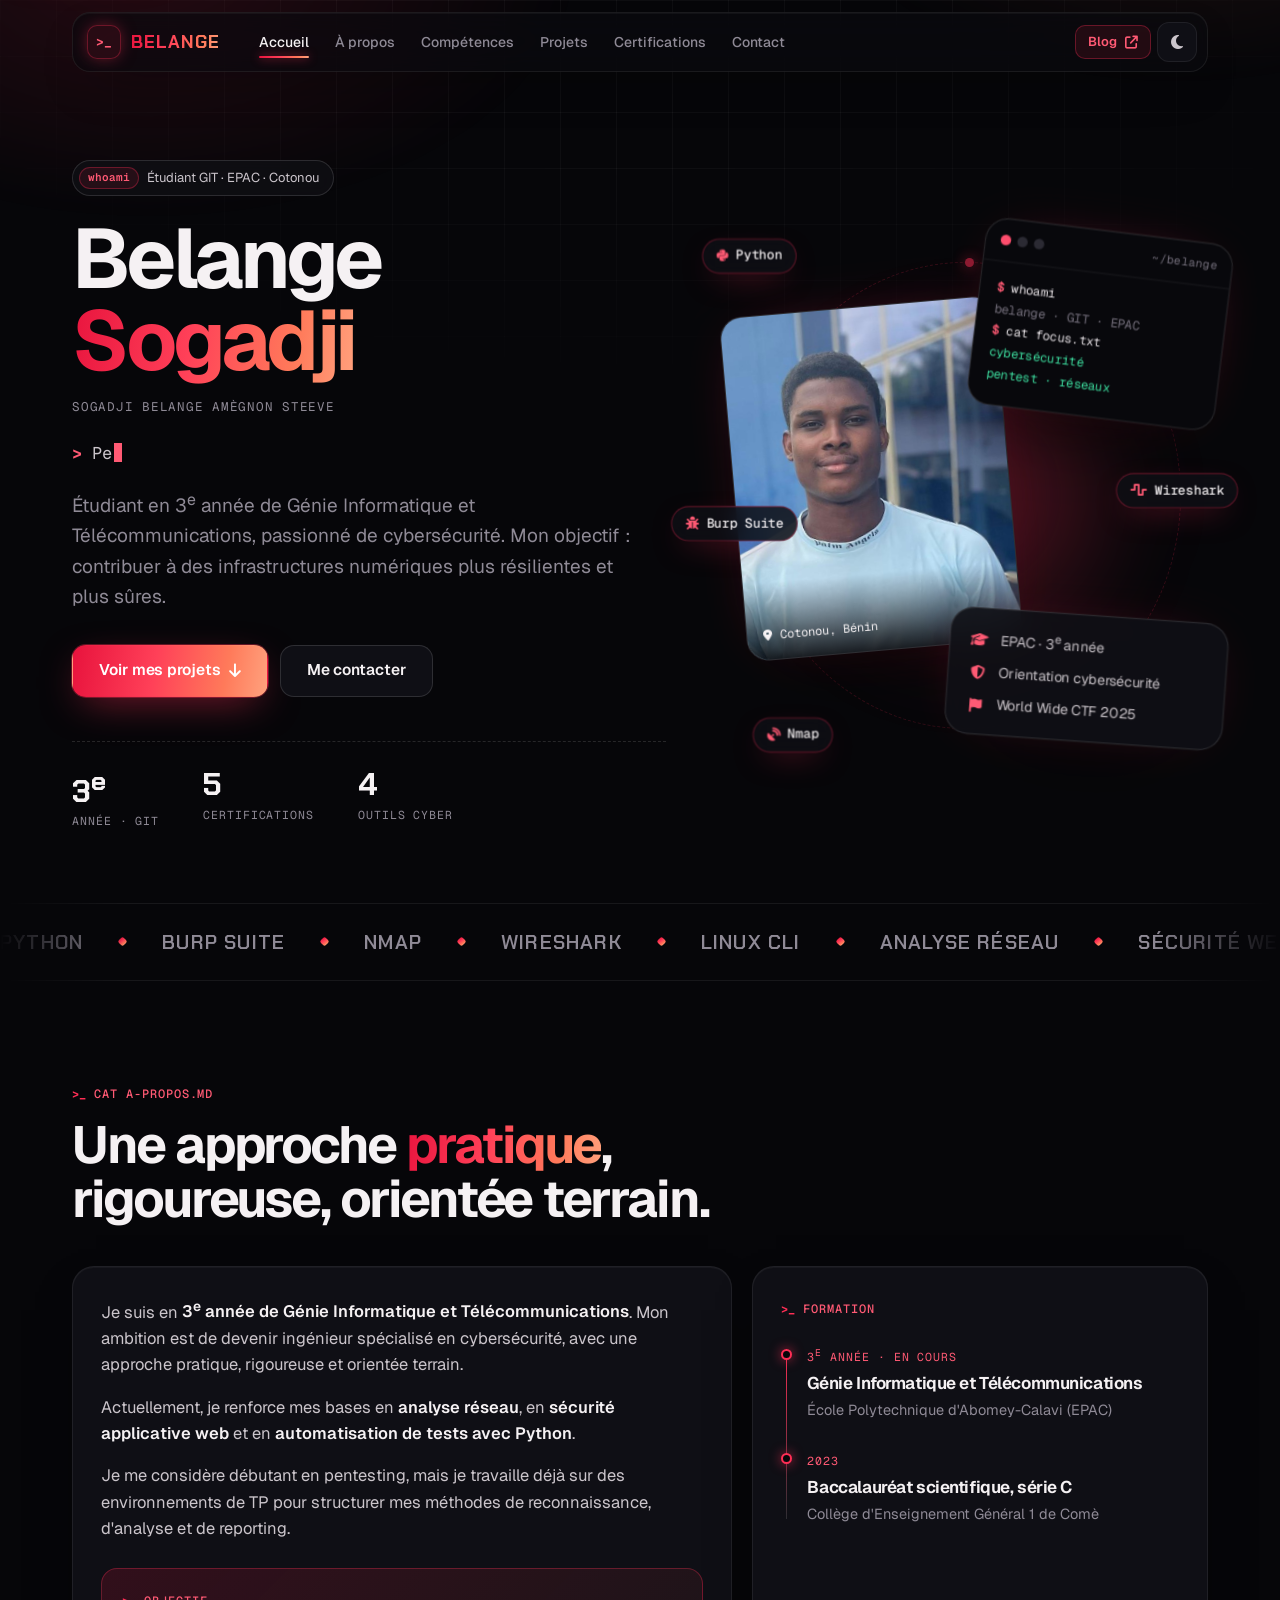
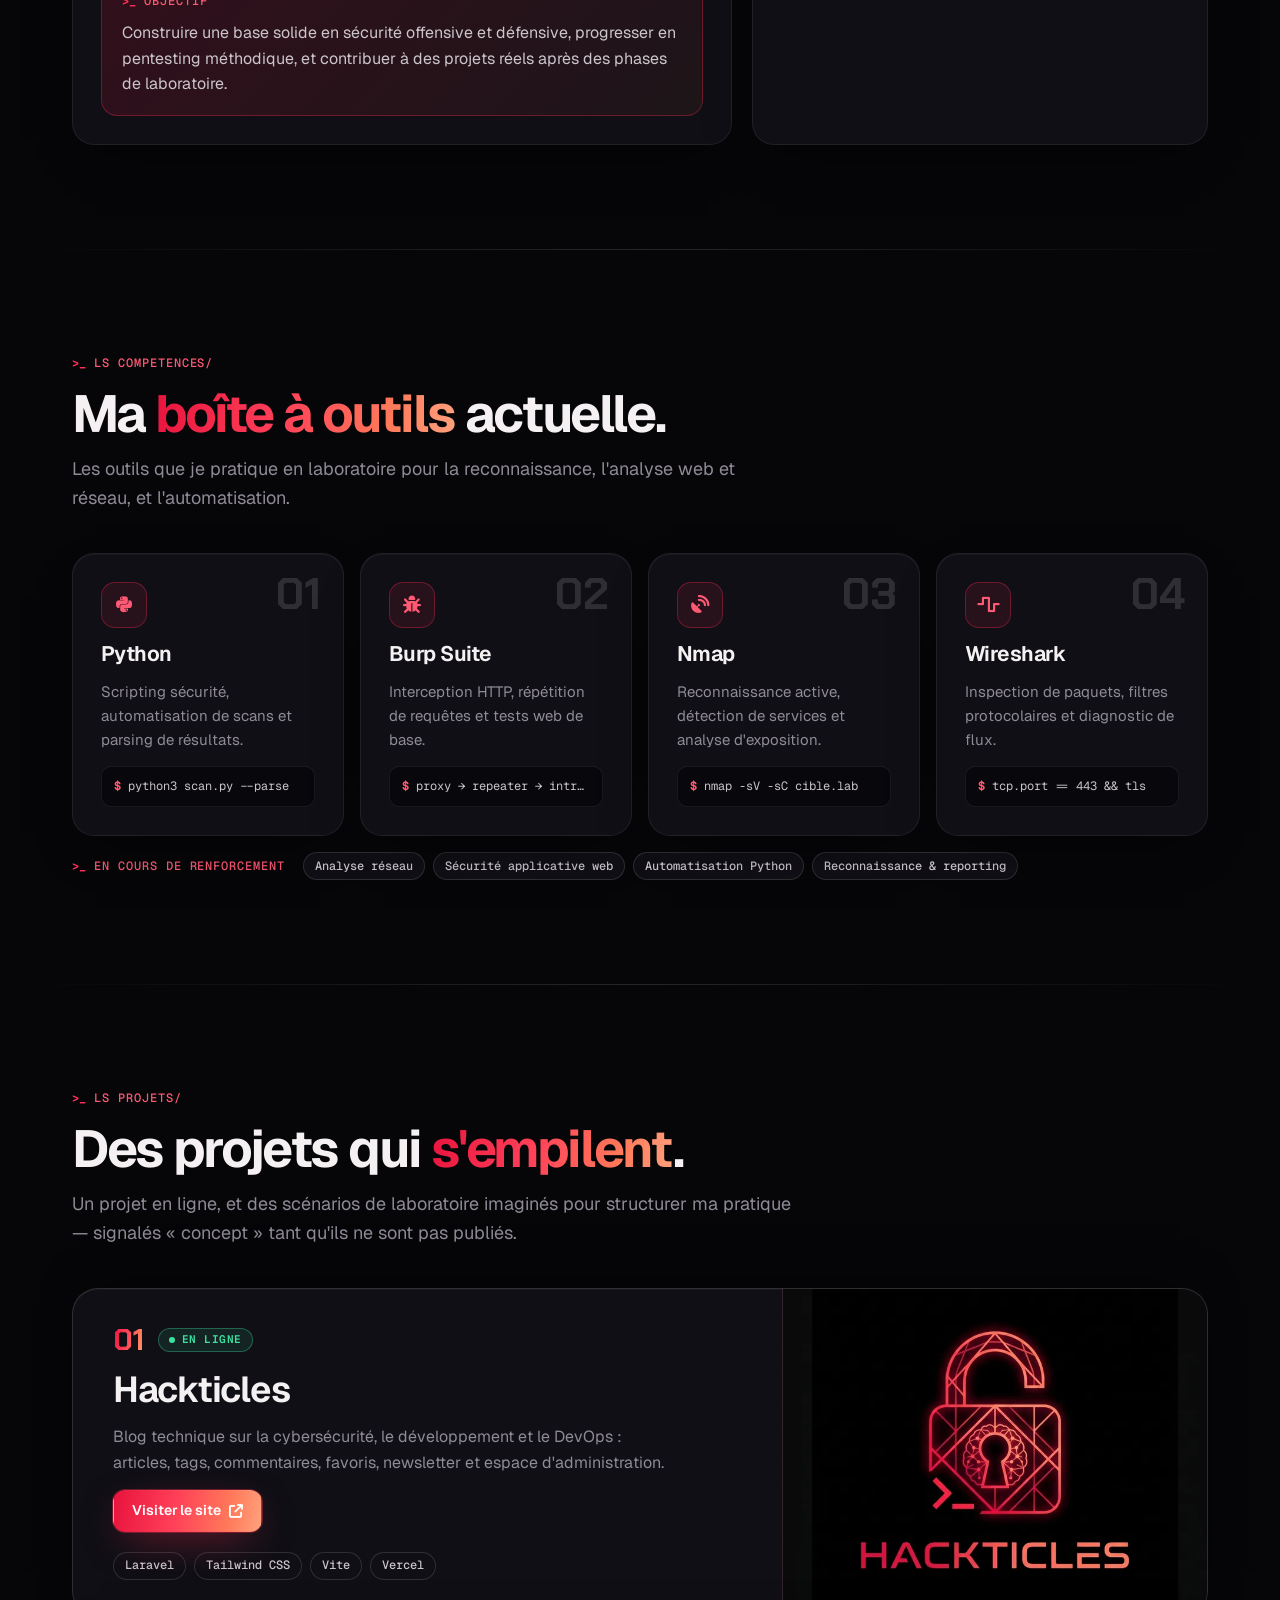
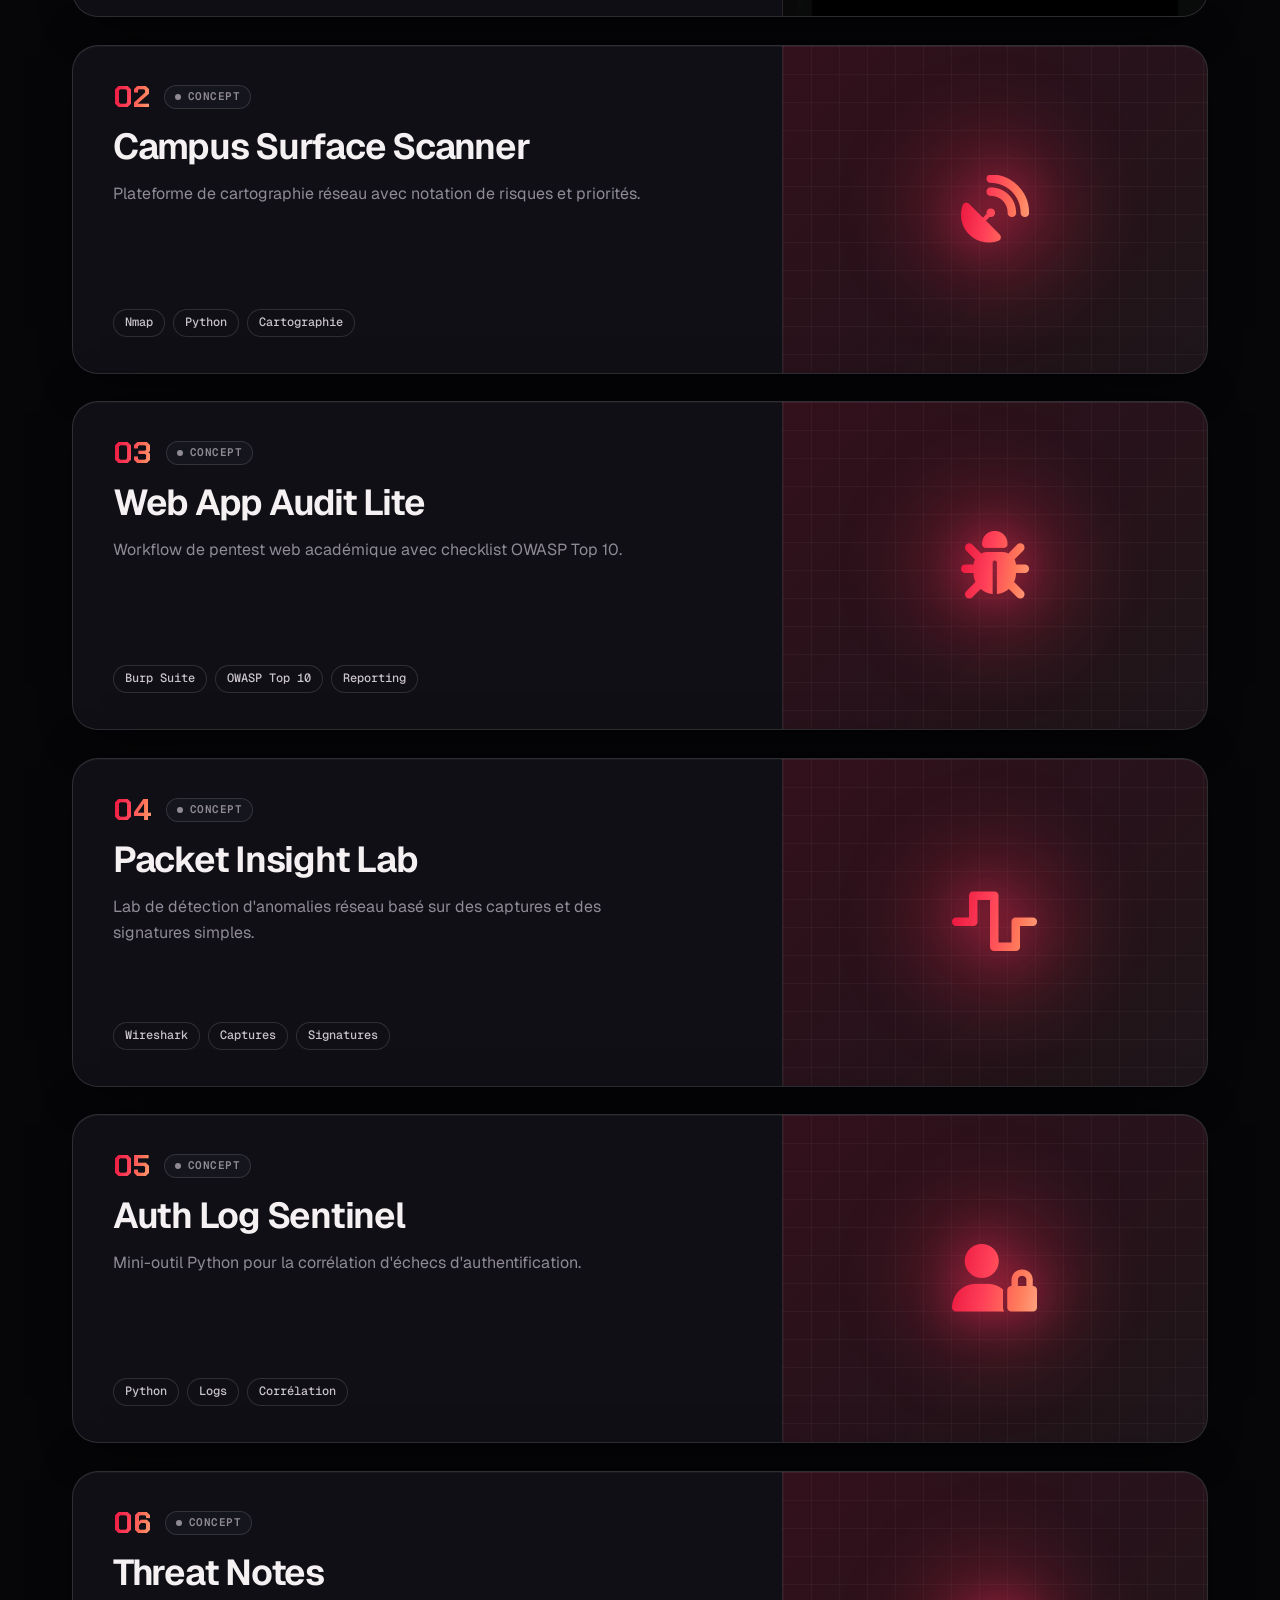
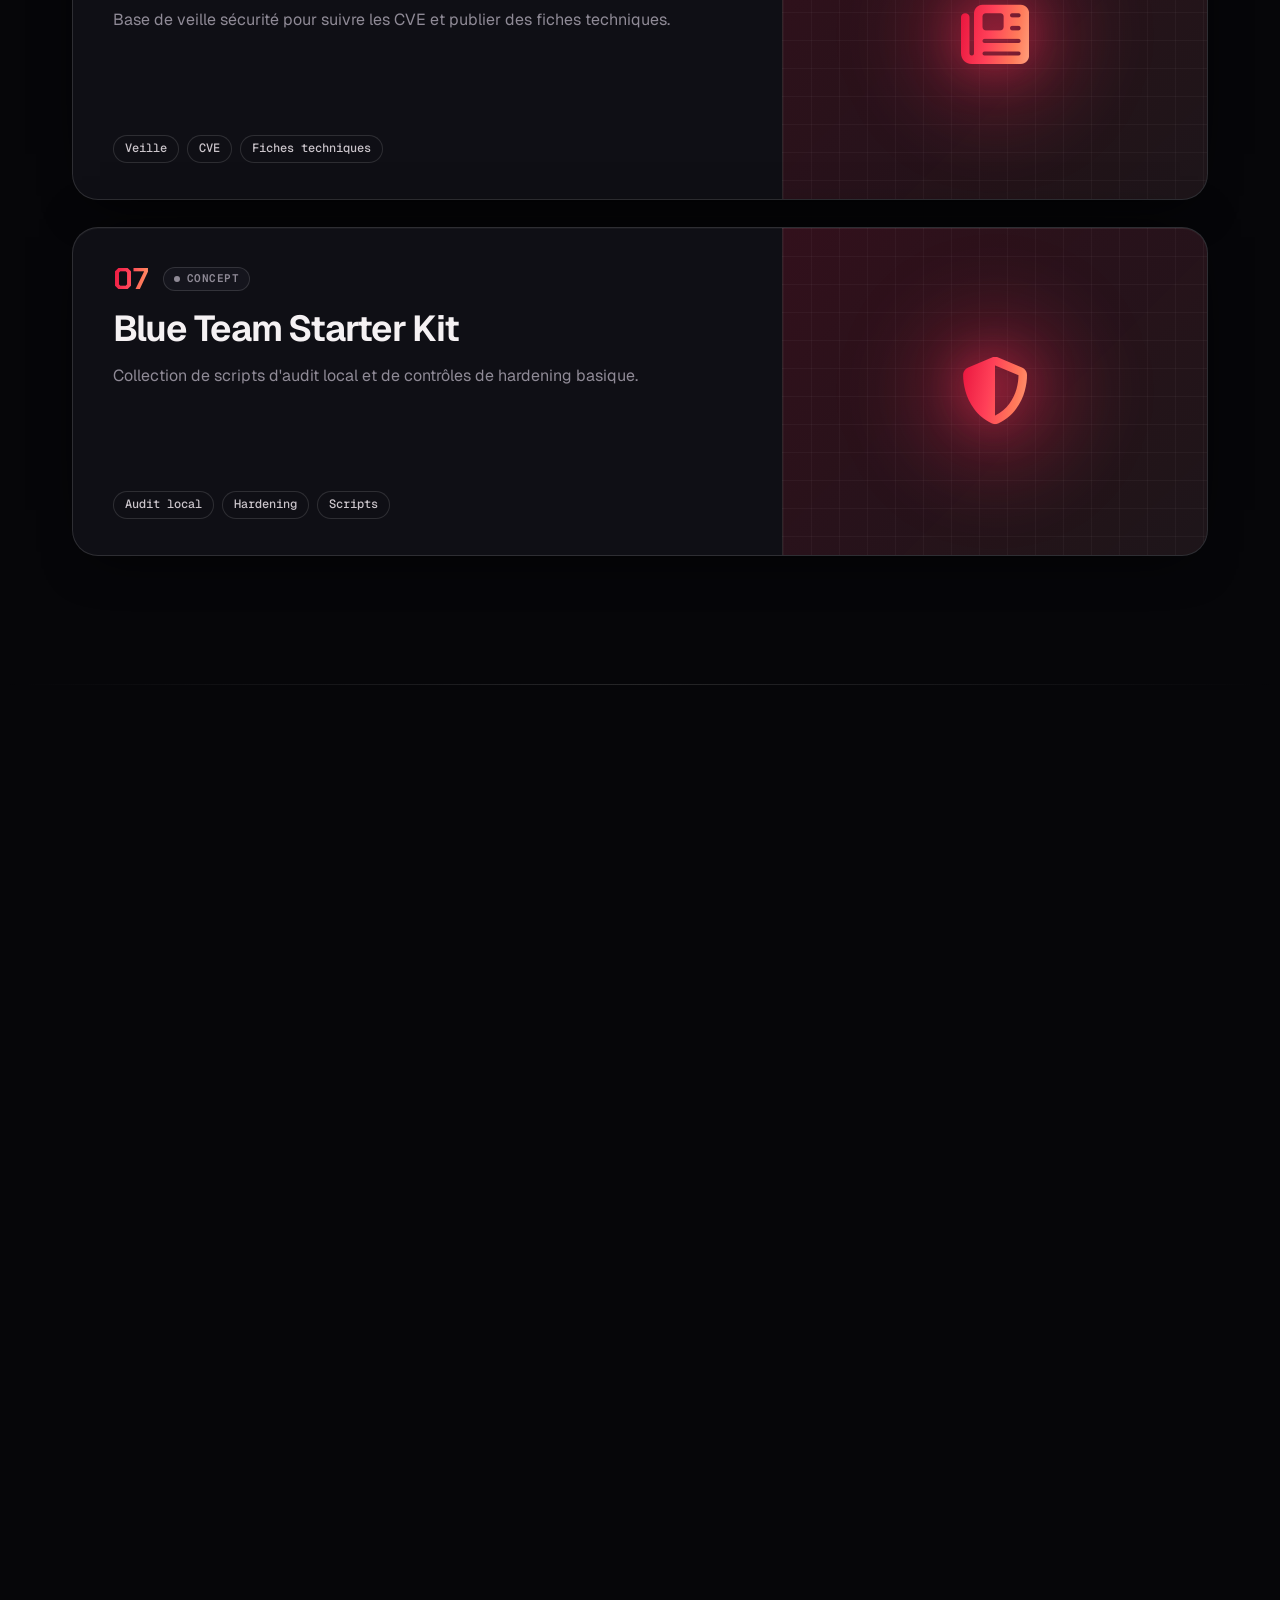
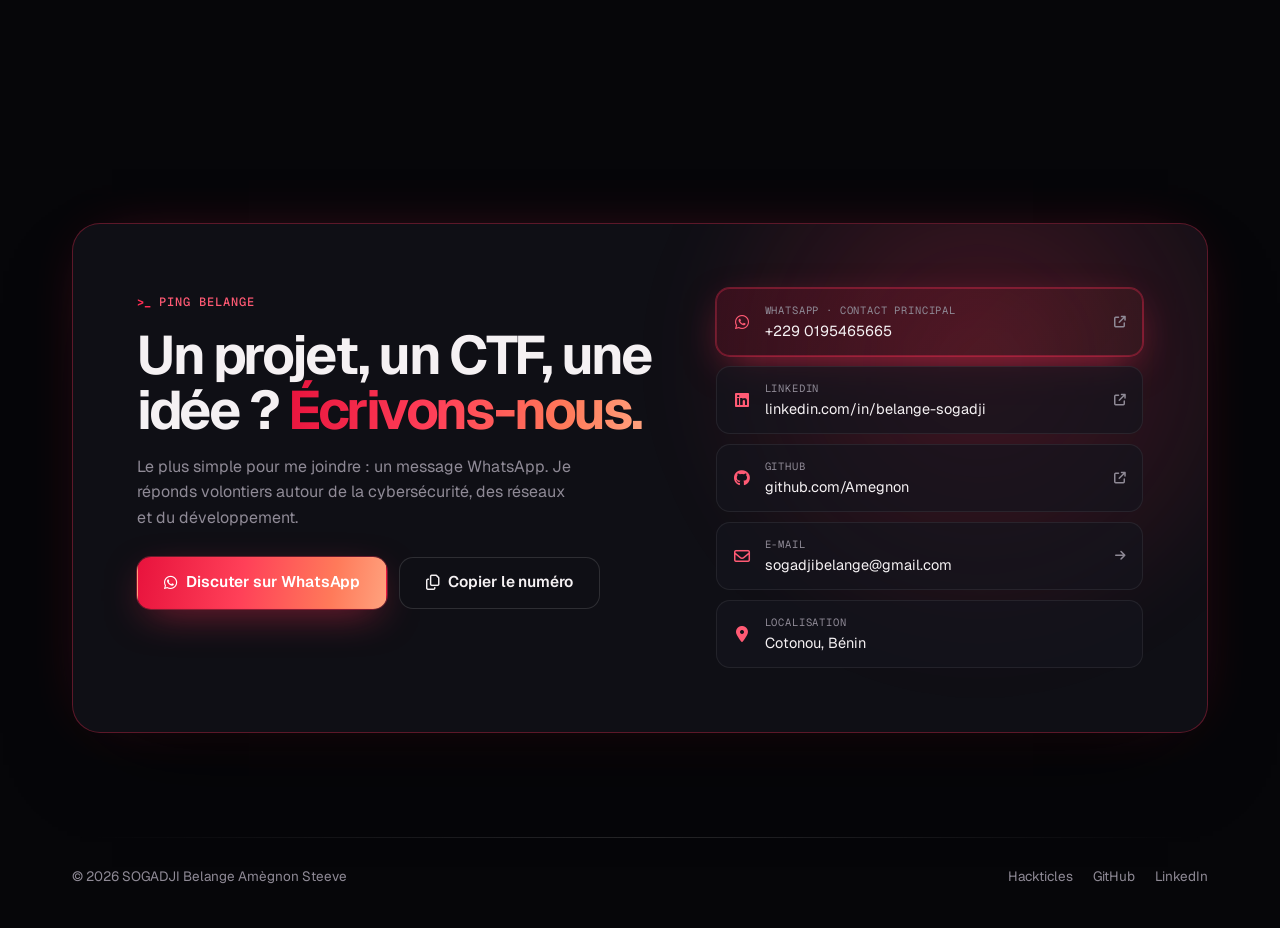
==== commit 14faf2db: "Make WhatsApp the main contact and polish mobile layout" ====
--- a/index.html
+++ b/index.html
@@ -138,7 +138,7 @@
             <span class="orbit-tag" style="top:3%;left:-2%;--d:0s"><i class="fa-brands fa-python" aria-hidden="true"></i>Python</span>
             <span class="orbit-tag" style="top:52%;left:-8%;--d:-1.5s"><i class="fa-solid fa-bug" aria-hidden="true"></i>Burp Suite</span>
             <span class="orbit-tag" style="bottom:3%;left:8%;--d:-3s"><i class="fa-solid fa-satellite-dish" aria-hidden="true"></i>Nmap</span>
-            <span class="orbit-tag" style="top:46%;right:-4%;--d:-4.5s"><i class="fa-solid fa-wave-square" aria-hidden="true"></i>Wireshark</span>
+            <span class="orbit-tag orbit-tag--low" style="top:46%;right:-4%;--d:-4.5s"><i class="fa-solid fa-wave-square" aria-hidden="true"></i>Wireshark</span>
           </div>
         </div>
       </div>
@@ -400,18 +400,18 @@
           <div>
             <span class="kicker">ping belange</span>
             <h2 class="contact__title">Un projet, un CTF, une idée ? <span class="text-grad">Écrivons-nous.</span></h2>
-            <p class="contact__sub">Je réponds volontiers aux messages autour de la cybersécurité, des réseaux et du développement.</p>
+            <p class="contact__sub">Le plus simple pour me joindre : un message WhatsApp. Je réponds volontiers autour de la cybersécurité, des réseaux et du développement.</p>
             <div class="contact__cta">
-              <a href="mailto:sogadjibelange@gmail.com" class="btn btn-primary btn-lg"><i class="fa-regular fa-envelope" aria-hidden="true"></i> M'écrire</a>
-              <button type="button" class="btn btn-ghost btn-lg" data-copy="sogadjibelange@gmail.com"><i class="fa-regular fa-copy" aria-hidden="true"></i> Copier l'e-mail</button>
+              <a href="https://wa.me/2290195465665" target="_blank" rel="noopener noreferrer" class="btn btn-primary btn-lg"><i class="fa-brands fa-whatsapp" aria-hidden="true"></i> Discuter sur WhatsApp</a>
+              <button type="button" class="btn btn-ghost btn-lg" data-copy="+229 0195465665" data-copy-label="Numéro copié"><i class="fa-regular fa-copy" aria-hidden="true"></i> Copier le numéro</button>
             </div>
           </div>
 
           <div class="contact__list">
-            <a class="contact-row" href="mailto:sogadjibelange@gmail.com">
-              <i class="fa-regular fa-envelope" aria-hidden="true"></i>
-              <span class="contact-row__text"><span class="contact-row__label">E-mail</span>sogadjibelange@gmail.com</span>
-              <i class="fa-solid fa-arrow-right contact-row__end" aria-hidden="true"></i>
+            <a class="contact-row contact-row--main" href="https://wa.me/2290195465665" target="_blank" rel="noopener noreferrer">
+              <i class="fa-brands fa-whatsapp" aria-hidden="true"></i>
+              <span class="contact-row__text"><span class="contact-row__label">WhatsApp · contact principal</span>+229 0195465665</span>
+              <i class="fa-solid fa-arrow-up-right-from-square contact-row__end" aria-hidden="true"></i>
             </a>
             <a class="contact-row" href="https://www.linkedin.com/in/belange-sogadji" target="_blank" rel="noopener noreferrer">
               <i class="fa-brands fa-linkedin" aria-hidden="true"></i>
@@ -423,10 +423,11 @@
               <span class="contact-row__text"><span class="contact-row__label">GitHub</span>github.com/Amegnon</span>
               <i class="fa-solid fa-arrow-up-right-from-square contact-row__end" aria-hidden="true"></i>
             </a>
-            <div class="contact-row">
-              <i class="fa-solid fa-phone" aria-hidden="true"></i>
-              <span class="contact-row__text"><span class="contact-row__label">Téléphone</span>+229 0195465665 / +229 0141655011</span>
-            </div>
+            <a class="contact-row" href="mailto:sogadjibelange@gmail.com">
+              <i class="fa-regular fa-envelope" aria-hidden="true"></i>
+              <span class="contact-row__text"><span class="contact-row__label">E-mail</span>sogadjibelange@gmail.com</span>
+              <i class="fa-solid fa-arrow-right contact-row__end" aria-hidden="true"></i>
+            </a>
             <div class="contact-row">
               <i class="fa-solid fa-location-dot" aria-hidden="true"></i>
               <span class="contact-row__text"><span class="contact-row__label">Localisation</span>Cotonou, Bénin</span>
--- a/css/styles.css
+++ b/css/styles.css
@@ -645,7 +645,7 @@
 /* ---------------------------------------------------------------------
    Hero
    --------------------------------------------------------------------- */
-.hero { padding-block: 48px 40px; }
+.hero { padding-block: 48px 40px; overflow-x: clip; }
 
 .hero__grid {
   display: grid;
@@ -1117,7 +1117,13 @@
 /* ---------------------------------------------------------------------
    Projets : cartes collantes qui s'empilent au défilement
    --------------------------------------------------------------------- */
-.stack { display: grid; gap: 28px; padding-bottom: 24px; }
+.stack {
+  display: grid;
+  /* Lignes de hauteur égale : une carte recouverte ne dépasse jamais sous la suivante */
+  grid-auto-rows: 1fr;
+  gap: 28px;
+  padding-bottom: 24px;
+}
 
 .stack__card {
   position: sticky;
@@ -1127,6 +1133,8 @@
 .stack__inner {
   position: relative;
   display: grid;
+  grid-template-rows: 1fr auto;
+  height: 100%;
   min-height: 300px;
   overflow: hidden;
   border: 1px solid var(--line-2);
@@ -1298,11 +1306,6 @@
 .cert__title { font-size: 17px; line-height: 1.25; text-wrap: balance; }
 
 .cert__desc {
-  display: -webkit-box;
-  overflow: hidden;
-  -webkit-box-orient: vertical;
-  -webkit-line-clamp: 3;
-  line-clamp: 3;
   font-size: 14px;
   color: var(--muted);
 }
@@ -1380,6 +1383,12 @@
   border-radius: 14px;
   background: color-mix(in srgb, var(--surface-2) 70%, transparent);
   transition: border-color 0.25s ease, transform 0.35s var(--ease), background 0.25s ease;
+}
+
+.contact-row--main {
+  border-color: var(--accent-line);
+  background: var(--grad-soft);
+  box-shadow: var(--glow);
 }
 
 a.contact-row:hover {
@@ -1558,7 +1567,7 @@
 
   /* Éventail : les cartes se recouvrent, celle survolée sort du paquet */
   .fan {
-    --w: 272px;
+    --w: 246px;
     justify-content: center;
     gap: 0;
     margin-inline: 0;
@@ -1596,14 +1605,29 @@
 
 /* Petits écrans : la scène est resserrée pour que le paquet reste dans le cadre */
 @media (max-width: 520px) {
-  .stage { width: 80%; }
+  .stage { width: 80%; aspect-ratio: 1 / 1.3; }
   .stage:hover { --spread: 1; }
   .deck-card { border-radius: 18px; }
-  .deck-card--id { padding: 12px; }
-  .id-row { font-size: 12px; }
+  .deck-card--photo { top: 15%; }
+  .deck-card--term { top: 0; }
+  .deck-card--id { right: 0; bottom: 7%; width: 64%; padding: 11px; --tx: 0%; --r: 3deg; }
+  .id-row { grid-template-columns: 18px 1fr; gap: 4px 6px; font-size: 11px; white-space: nowrap; }
+  .id-row + .id-row { margin-top: 7px; }
+  .orbit-tag--low { top: auto !important; right: 2% !important; bottom: -3%; }
   .terminal__bar { padding: 9px 12px; }
   .terminal__body { padding: 10px 12px 14px; font-size: 10.5px; white-space: nowrap; }
   .orbit-tag { height: 28px; padding: 0 10px; font-size: 11px; }
+}
+
+/* Mobile : cartes projets compactes pour tenir sous la barre de navigation */
+@media (max-width: 767px) {
+  .stack { gap: 20px; }
+  .stack__card { top: calc(84px + var(--i, 0) * 10px); }
+  .stack__inner { min-height: 0; }
+  .stack__body { padding: 22px; gap: 12px; }
+  .stack__media { min-height: 92px; }
+  .stack__media img { object-fit: contain; background: #000; }
+  .stack__glyph { font-size: 44px; }
 }
 
 /* Écrans peu hauts : on désactive l'empilement collant */
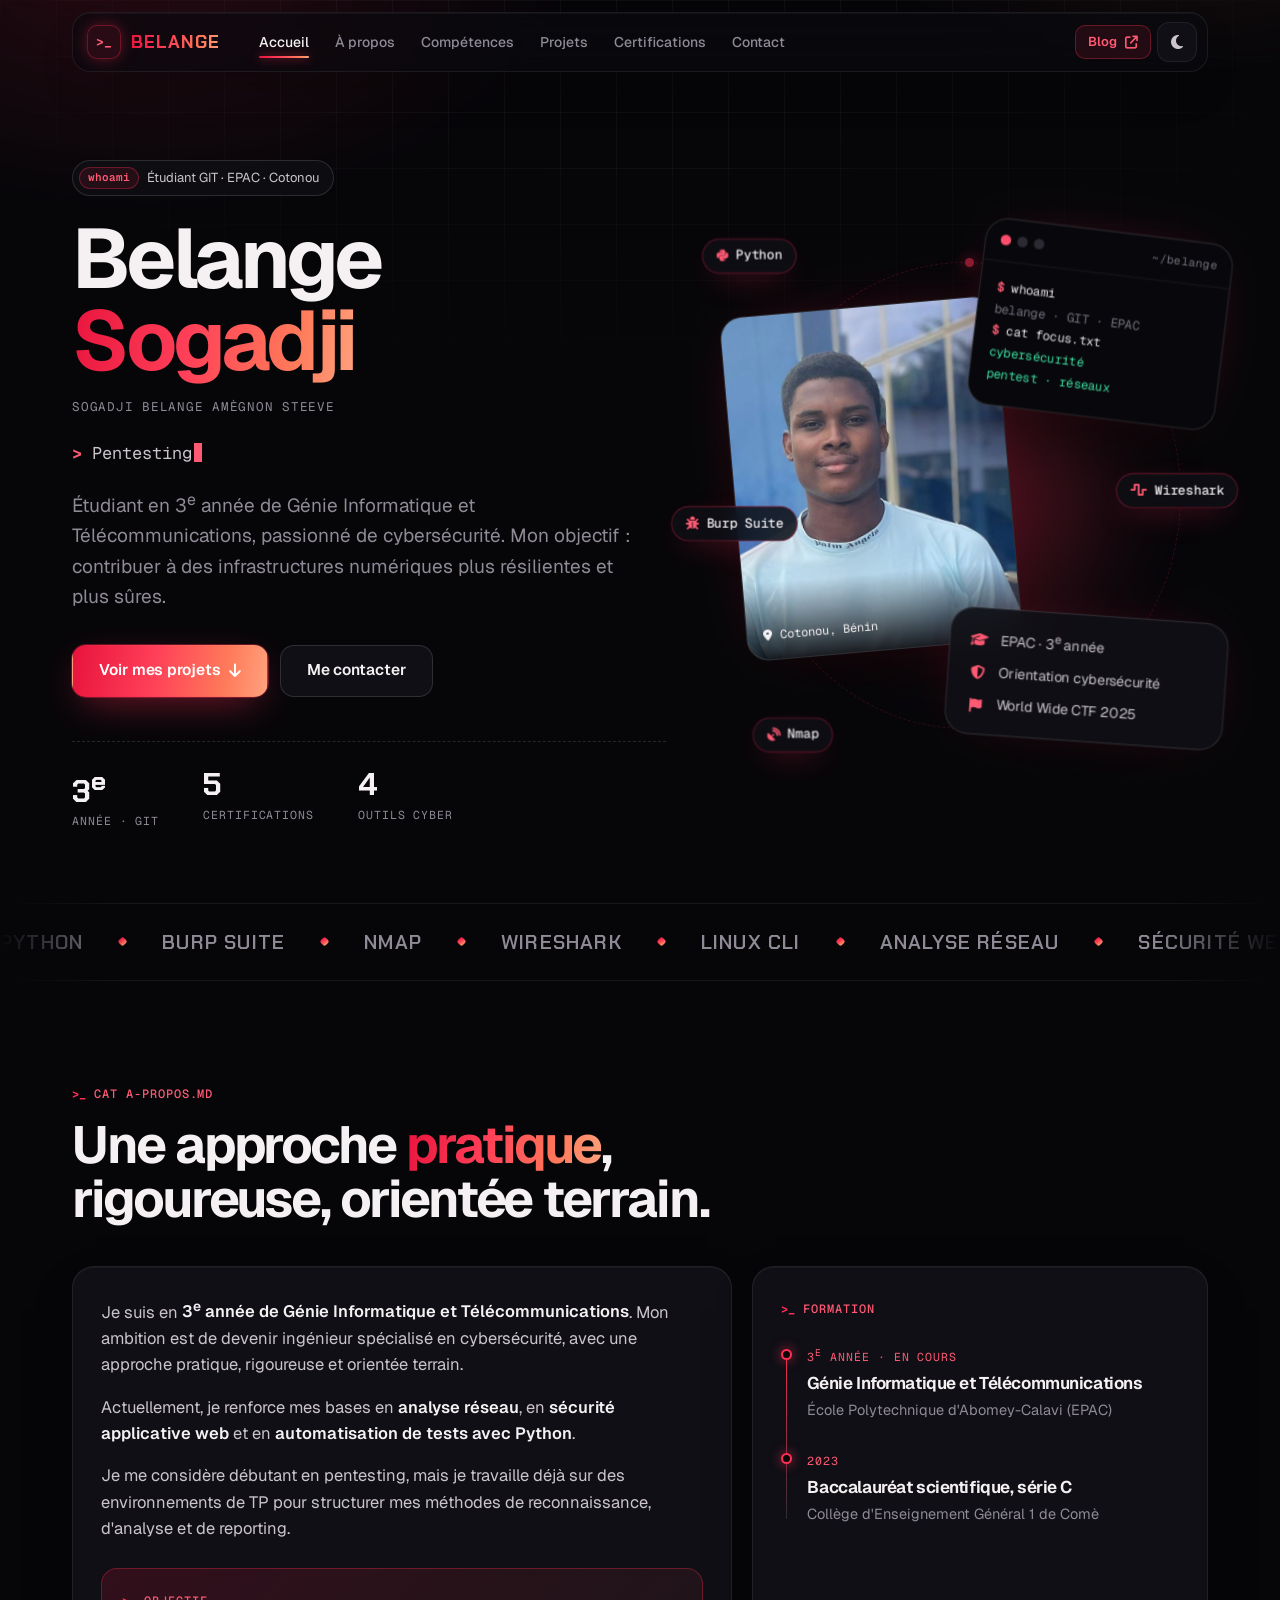
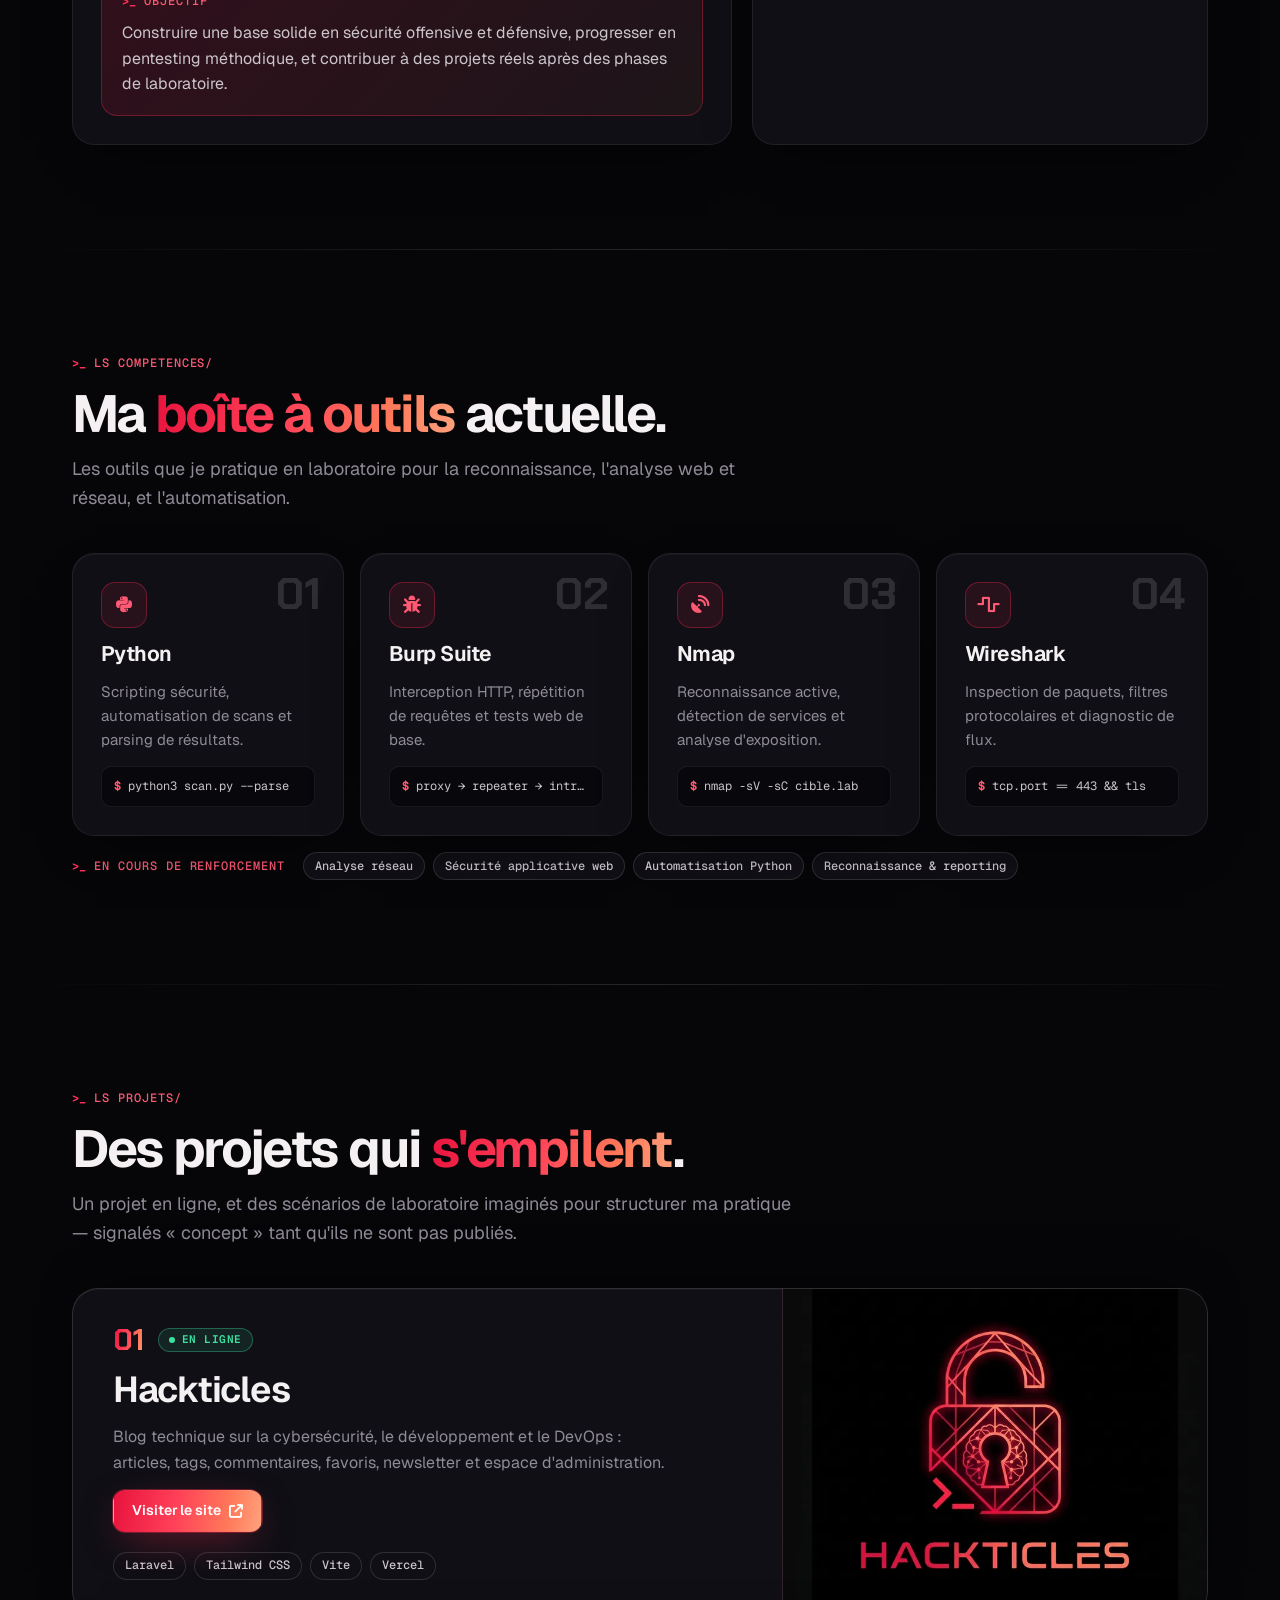
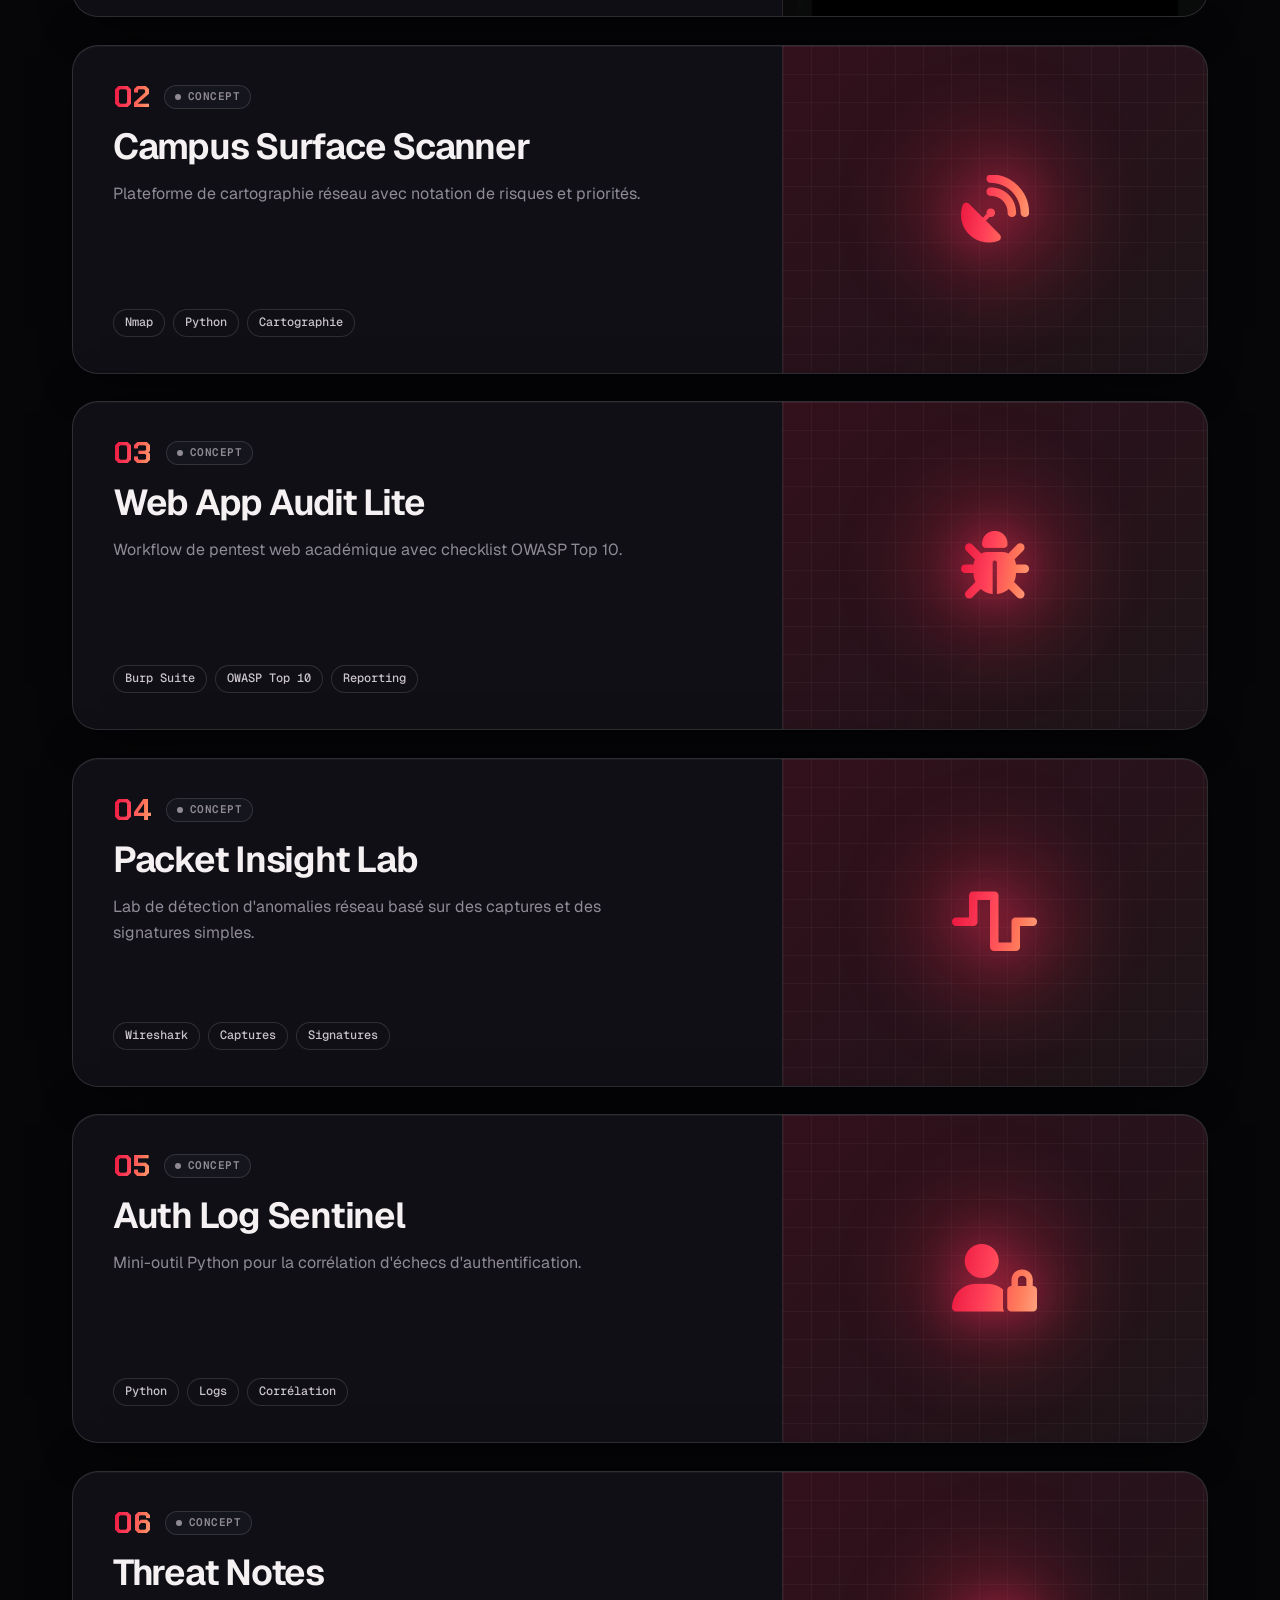
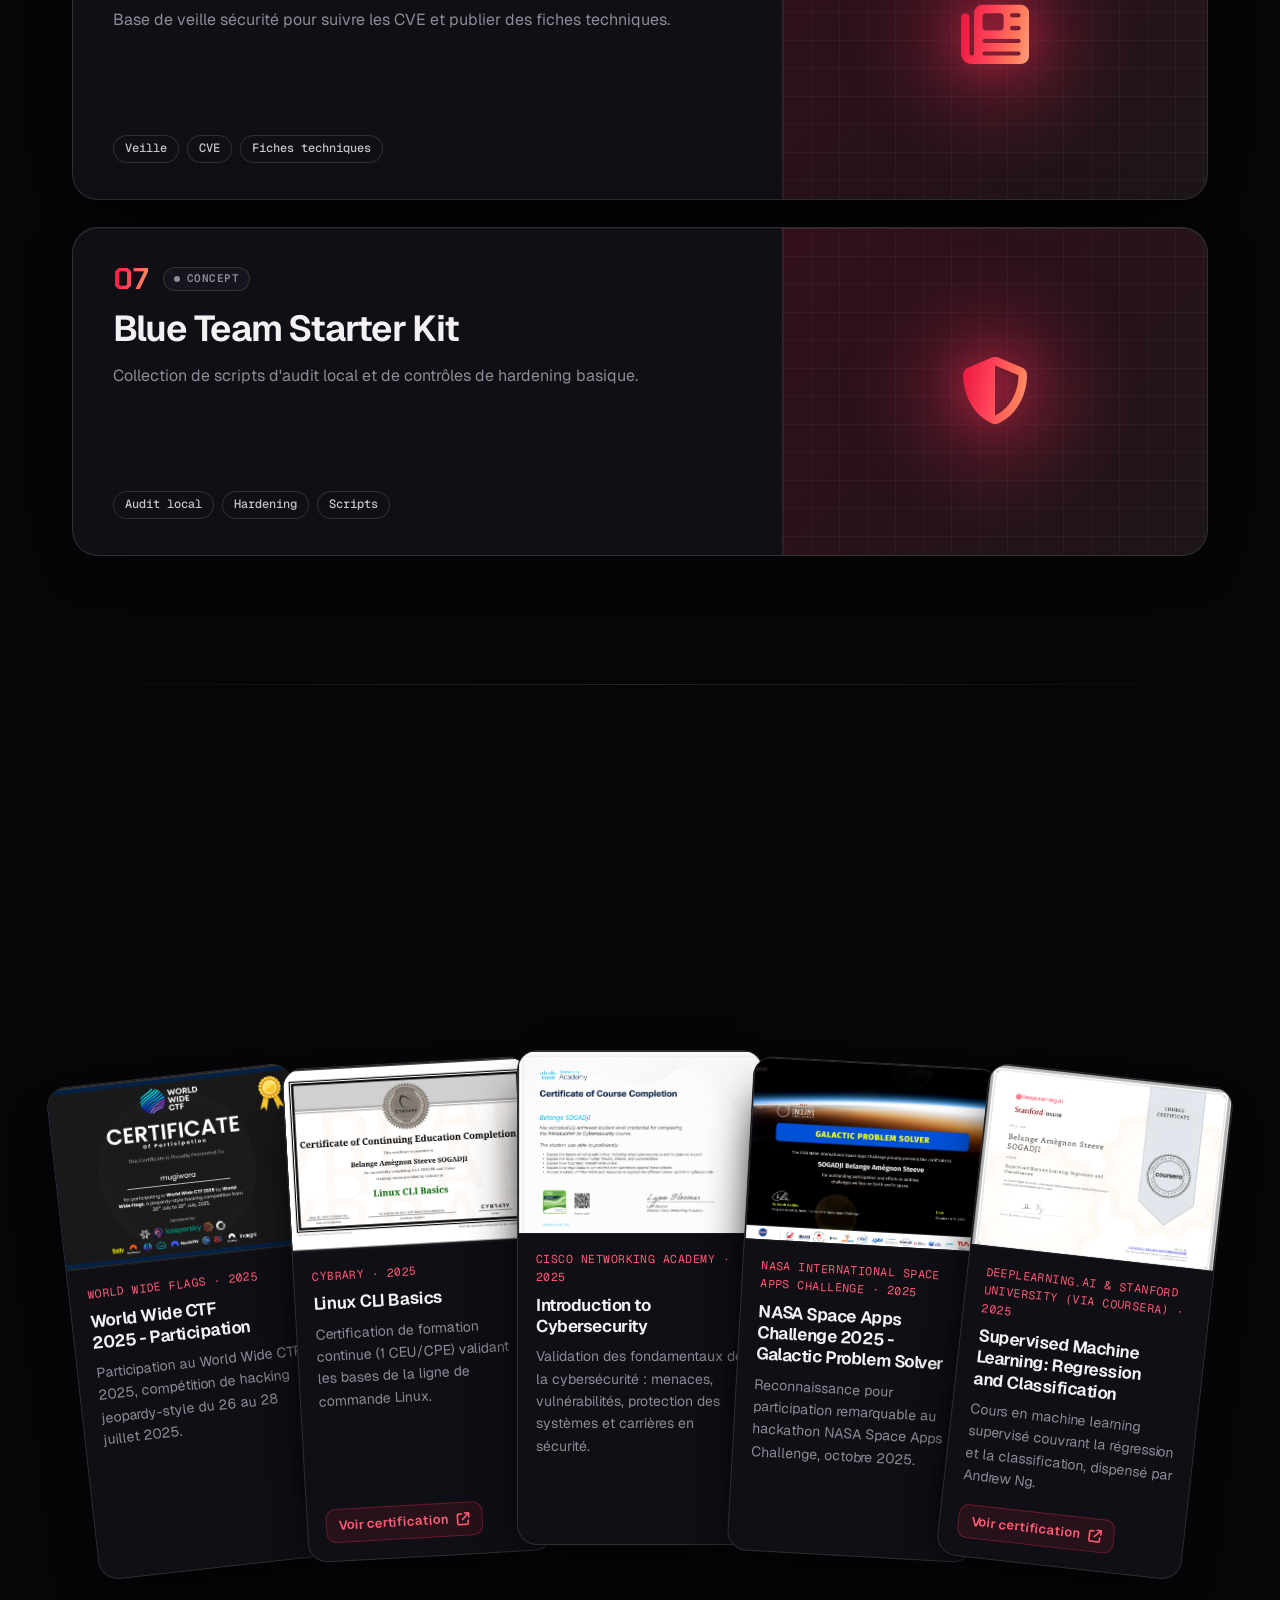
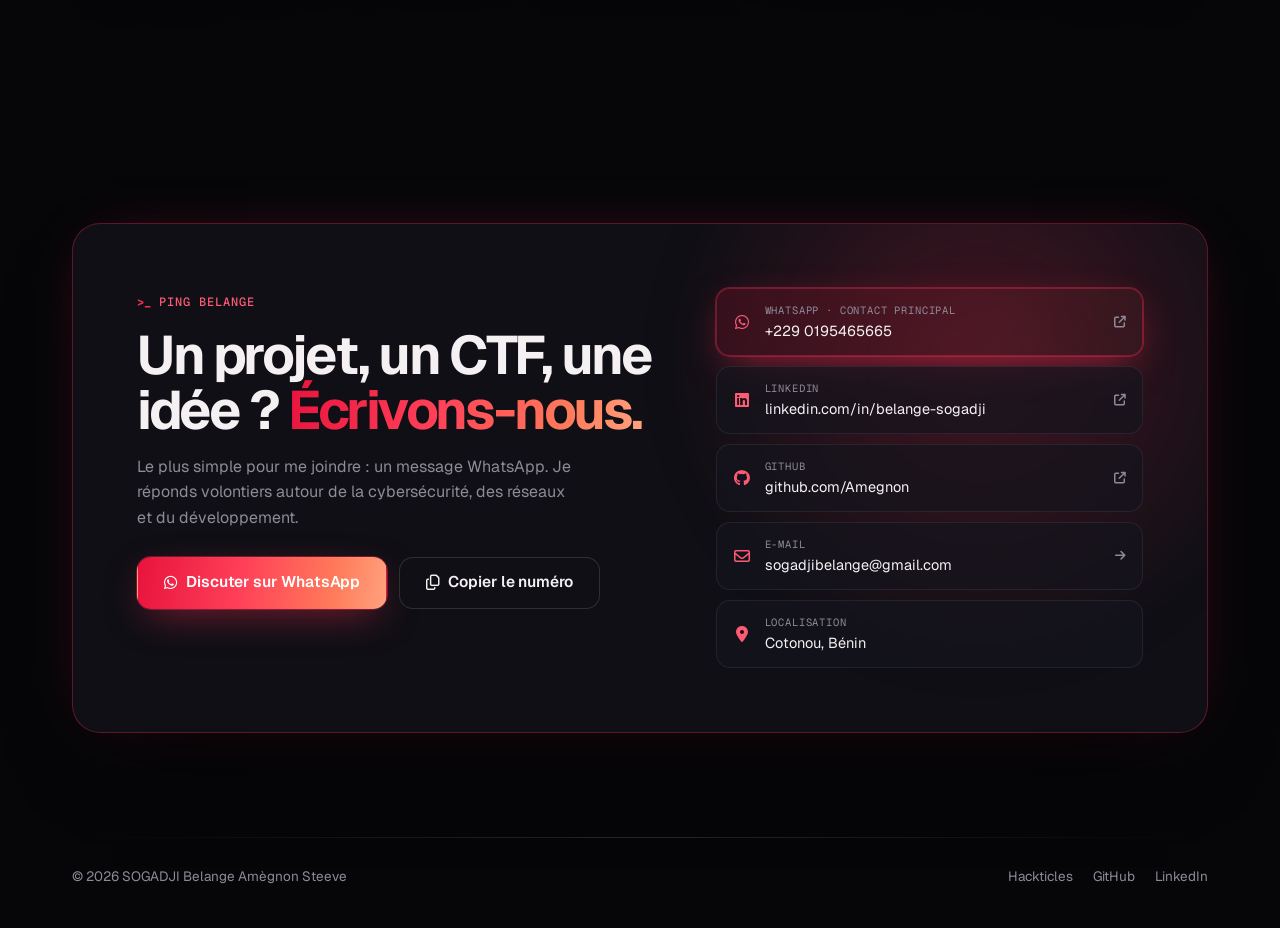
==== commit 4085a0b6: "Version asset links to bypass stale caches" ====
--- a/index.html
+++ b/index.html
@@ -25,7 +25,7 @@
   <link rel="preconnect" href="https://fonts.gstatic.com" crossorigin />
   <link href="https://fonts.googleapis.com/css2?family=Chakra+Petch:wght@600;700&family=Geist+Mono:wght@400;500;600;700&family=Geist:wght@400;500;600;700&display=swap" rel="stylesheet" />
   <link rel="stylesheet" href="https://cdnjs.cloudflare.com/ajax/libs/font-awesome/6.5.2/css/all.min.css" />
-  <link rel="stylesheet" href="css/styles.css" />
+  <link rel="stylesheet" href="css/styles.css?v=3" />
 </head>
 <body>
   <a href="#main" class="btn btn-primary skip-link">Aller au contenu</a>
@@ -503,6 +503,6 @@
       ]
     }
   </script>
-  <script src="js/script.js"></script>
+  <script src="js/script.js?v=3"></script>
 </body>
 </html>
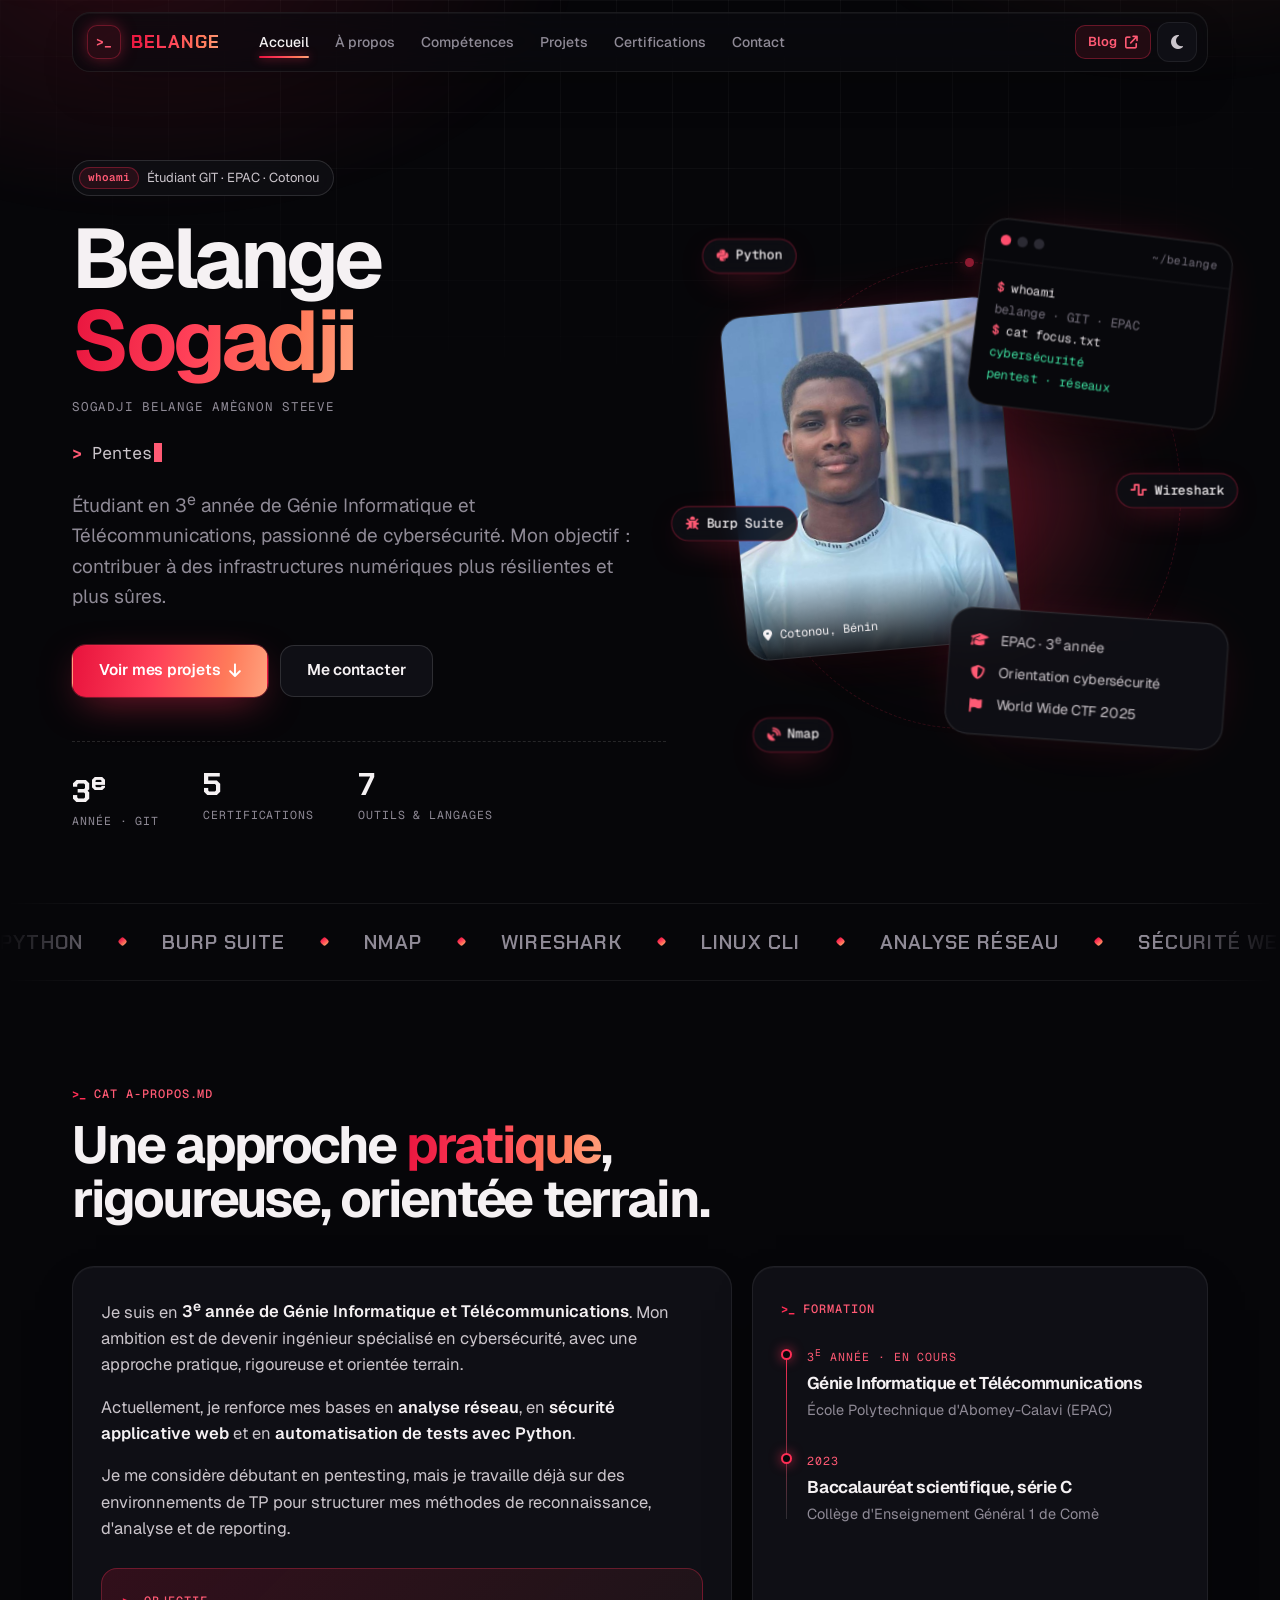
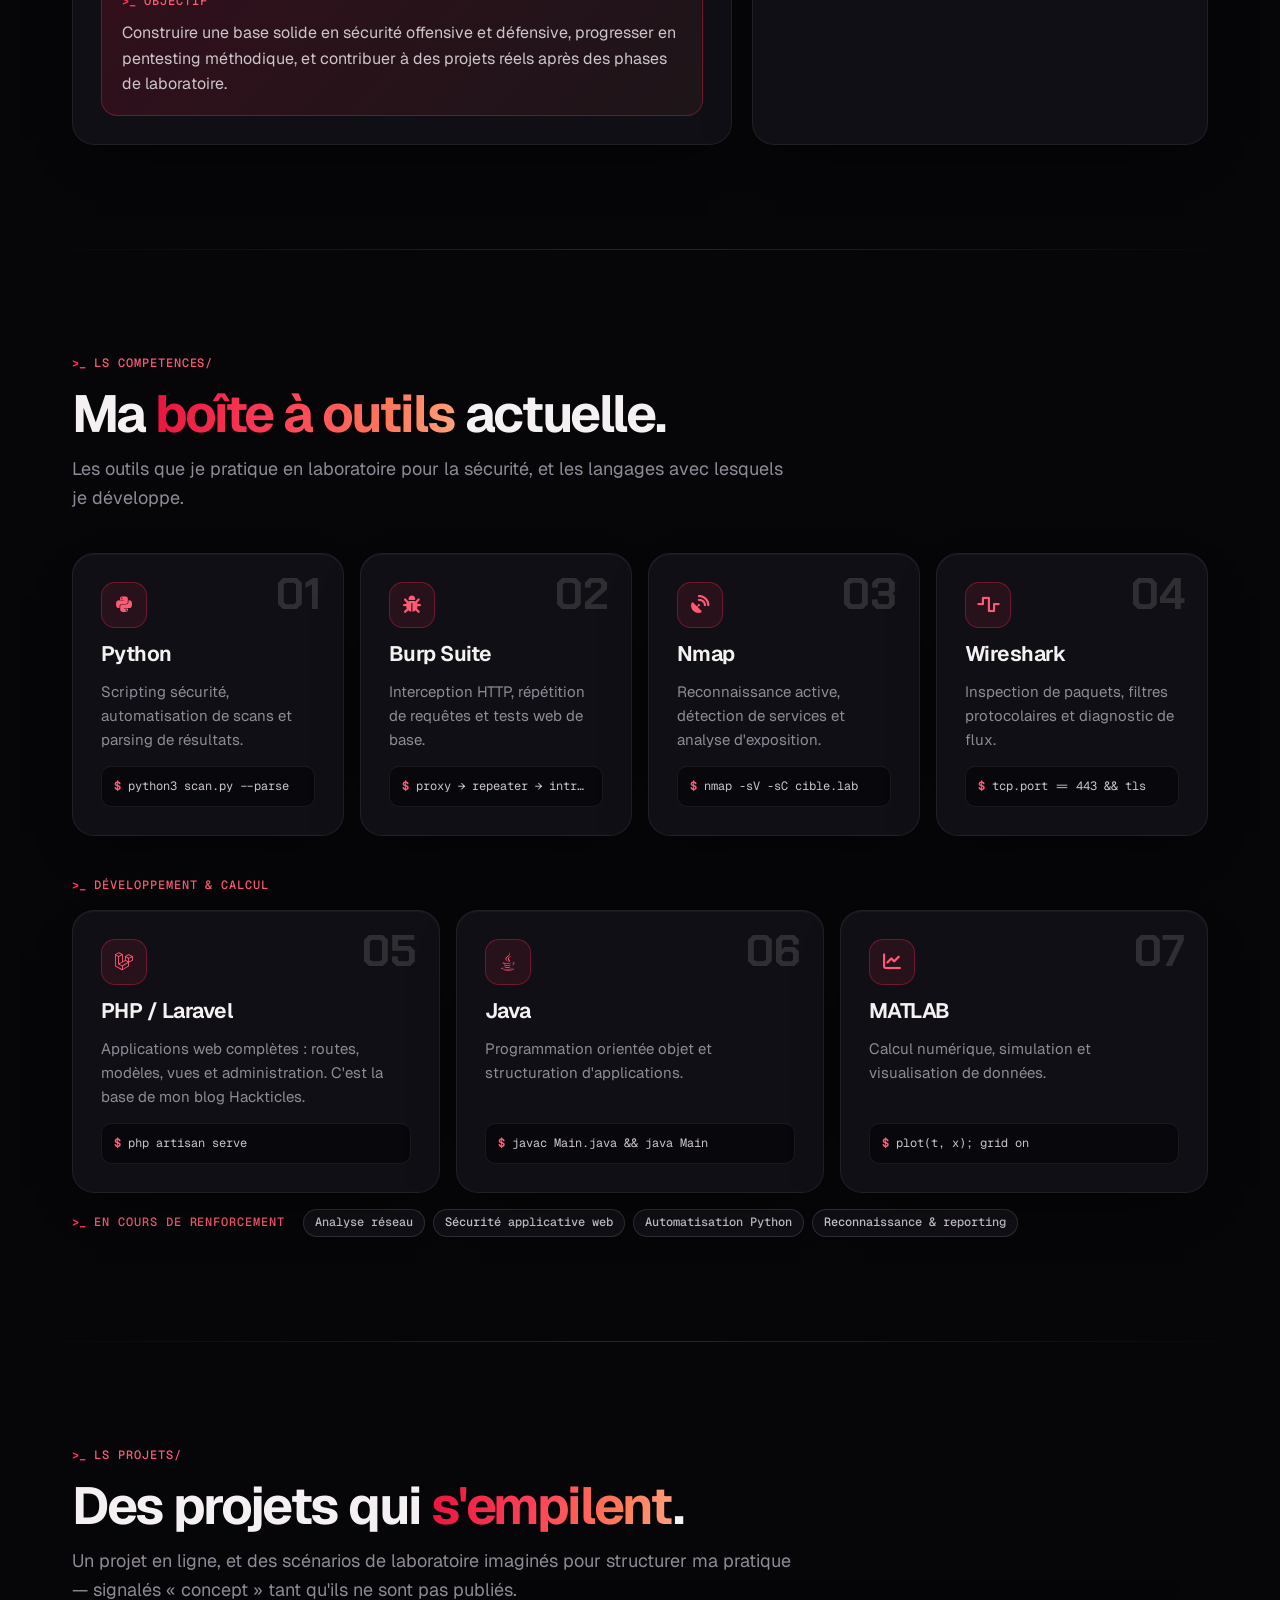
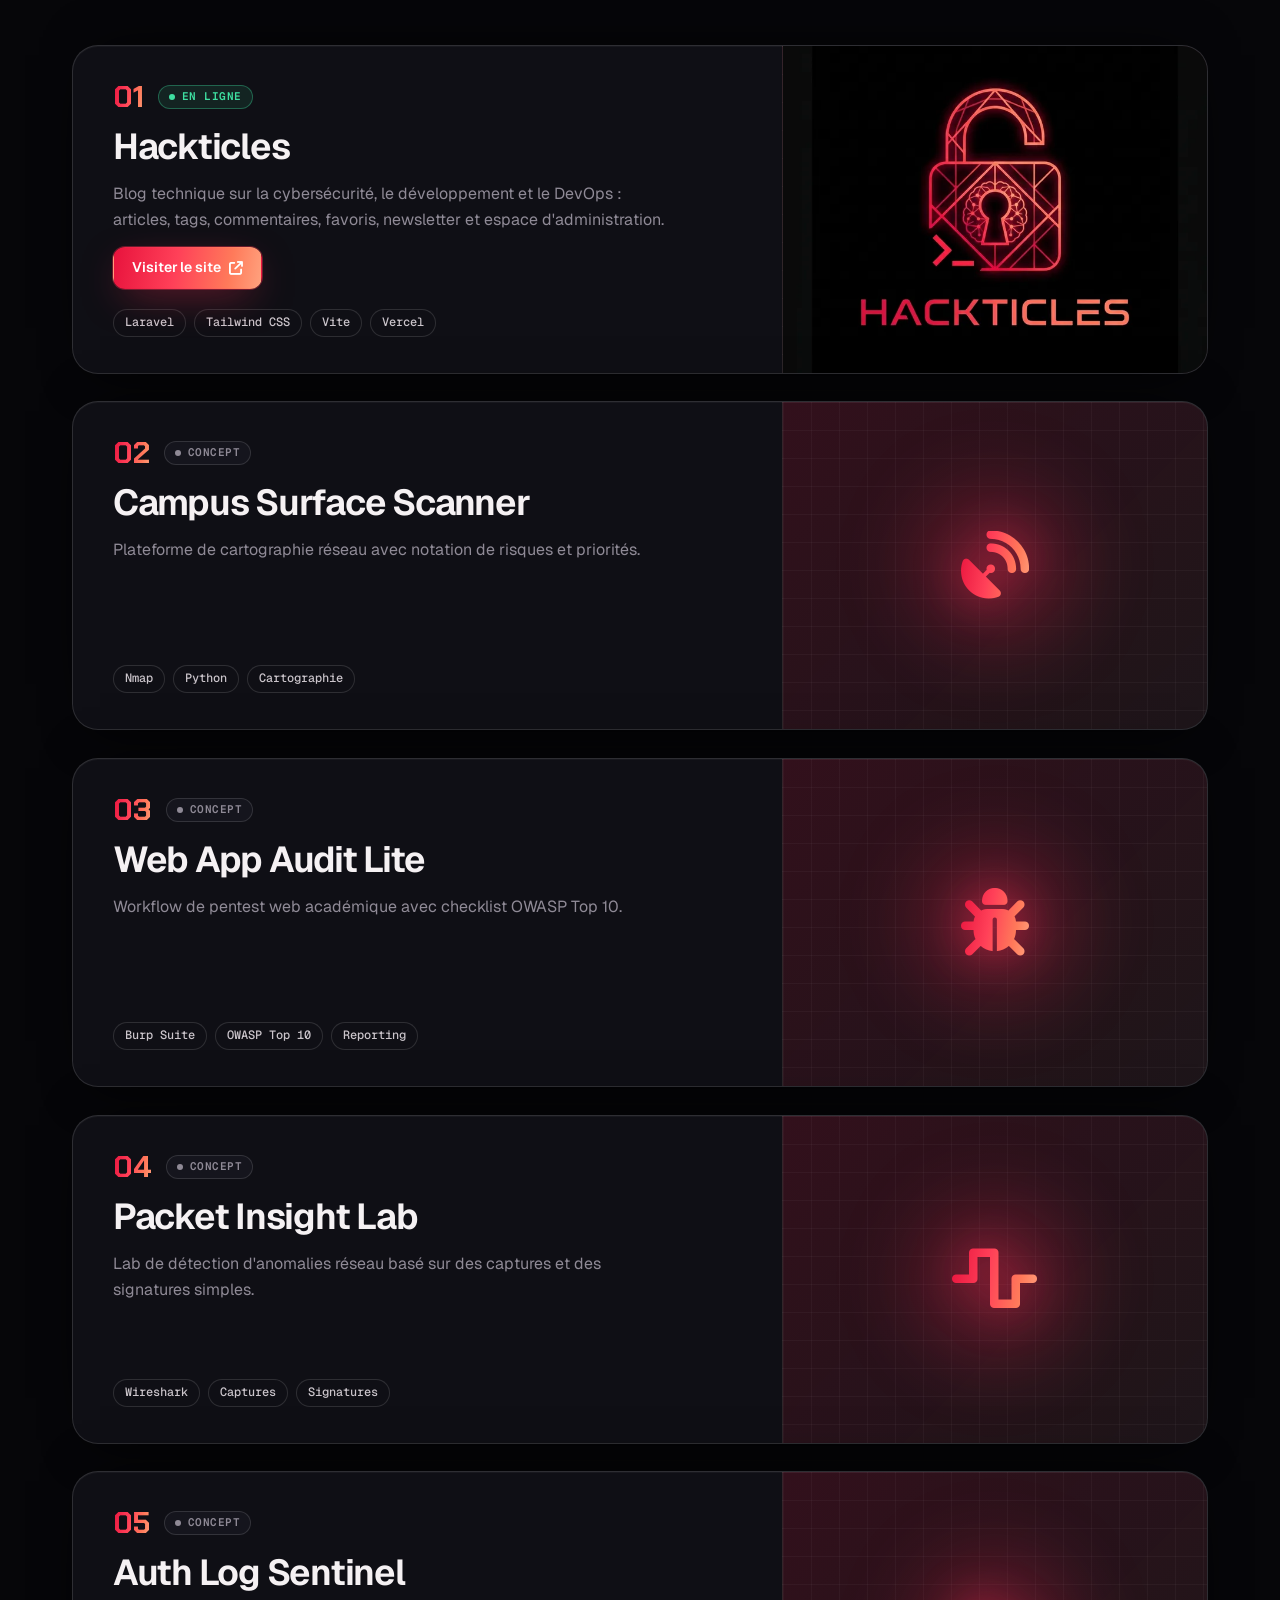
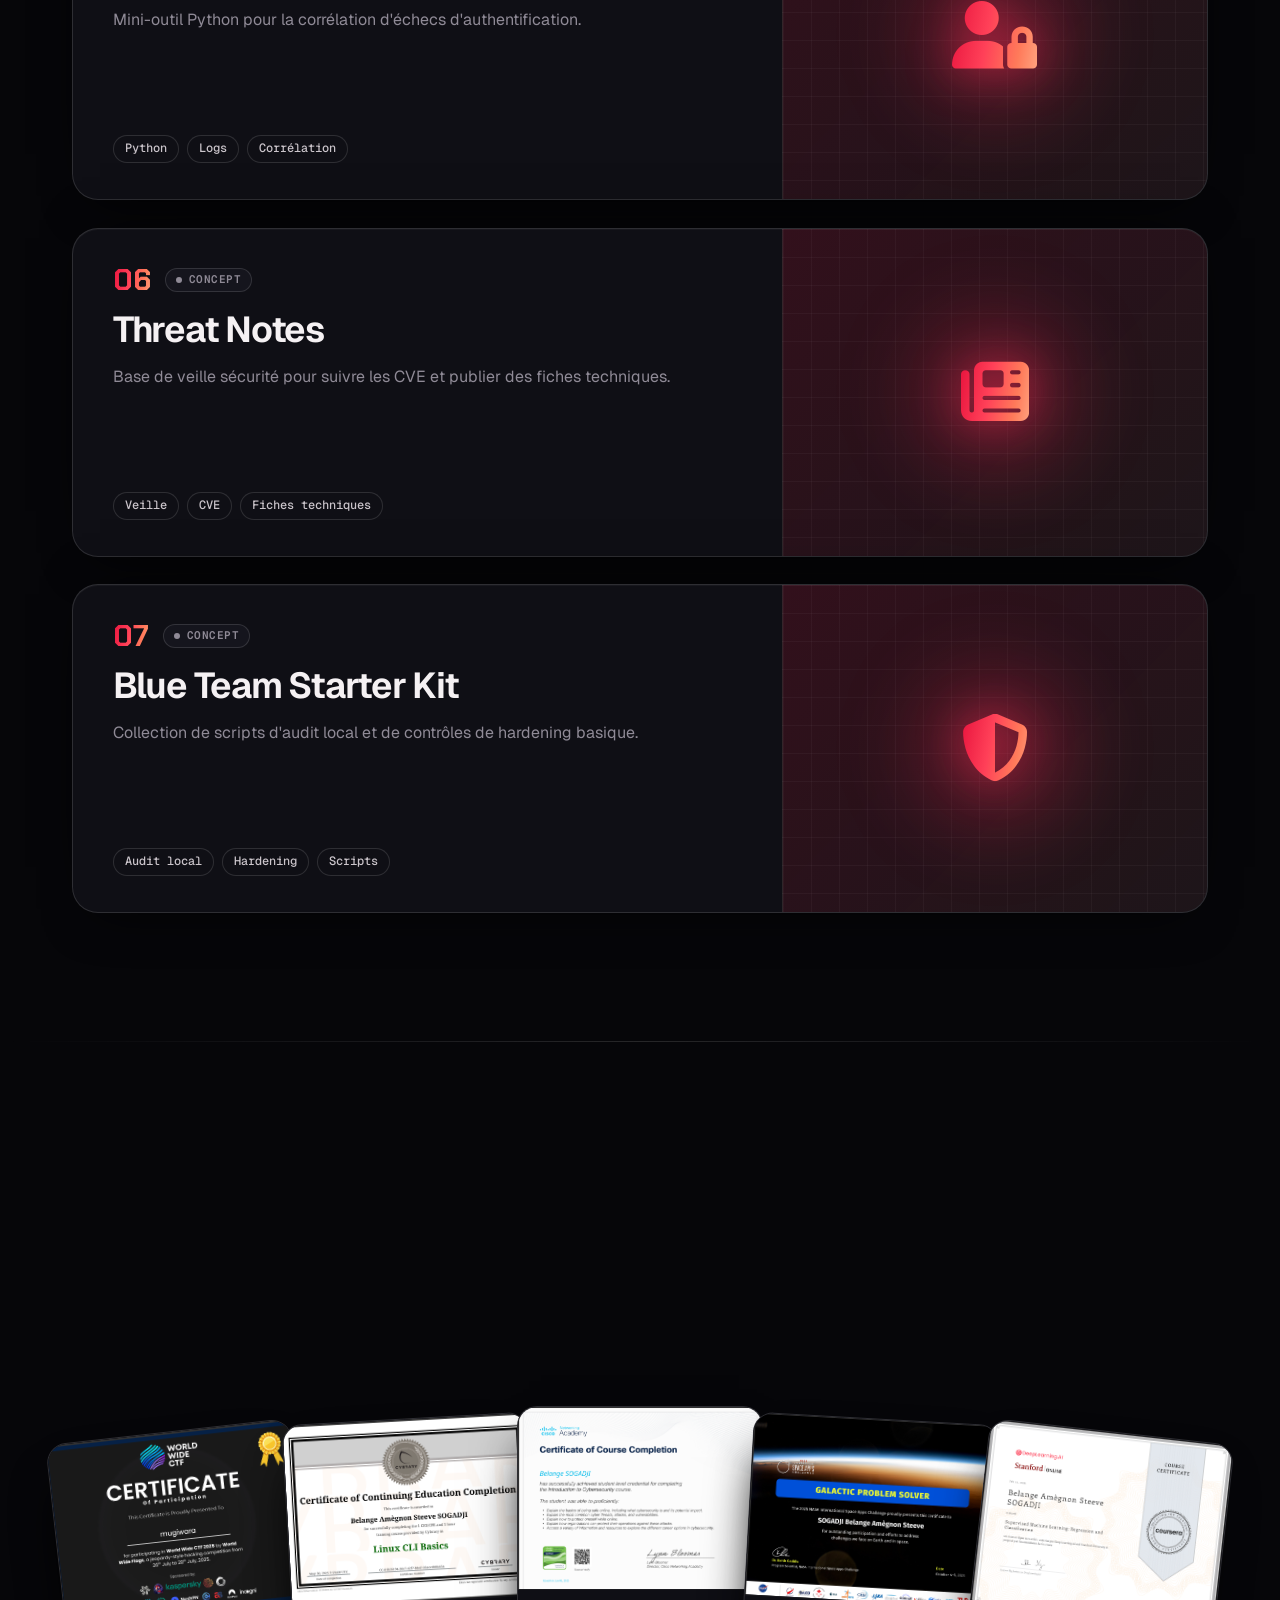
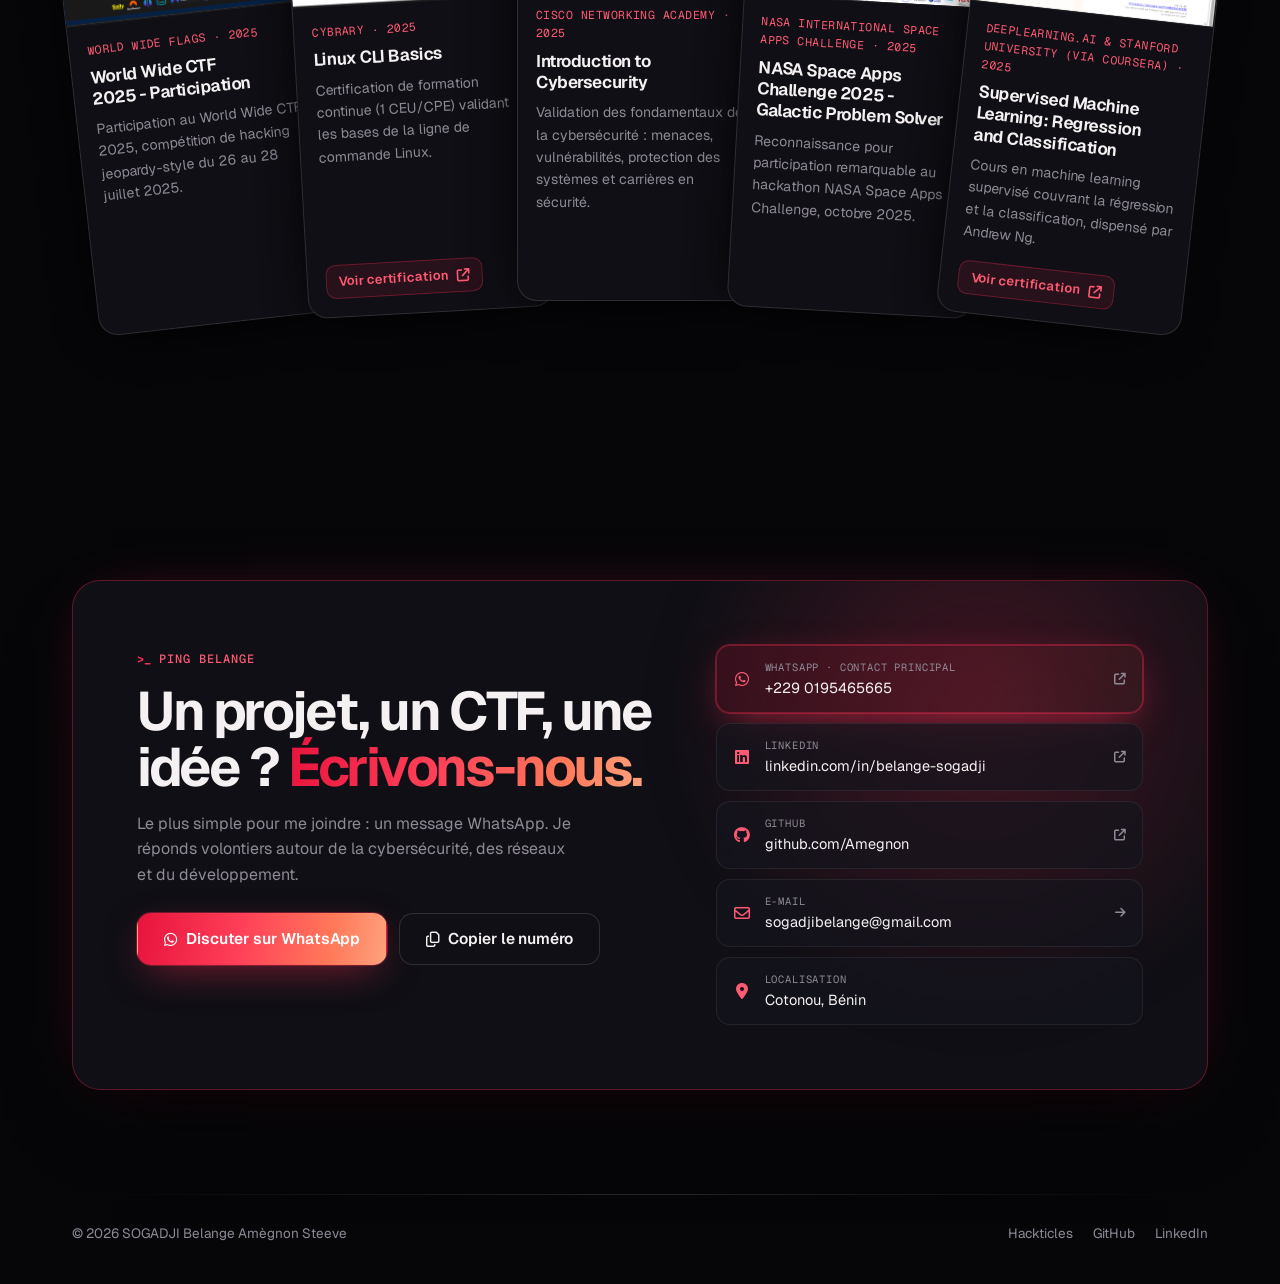
==== commit bb6a4908: "Add PHP/Laravel, Java and MATLAB skills" ====
--- a/index.html
+++ b/index.html
@@ -25,7 +25,7 @@
   <link rel="preconnect" href="https://fonts.gstatic.com" crossorigin />
   <link href="https://fonts.googleapis.com/css2?family=Chakra+Petch:wght@600;700&family=Geist+Mono:wght@400;500;600;700&family=Geist:wght@400;500;600;700&display=swap" rel="stylesheet" />
   <link rel="stylesheet" href="https://cdnjs.cloudflare.com/ajax/libs/font-awesome/6.5.2/css/all.min.css" />
-  <link rel="stylesheet" href="css/styles.css?v=3" />
+  <link rel="stylesheet" href="css/styles.css?v=4" />
 </head>
 <body>
   <a href="#main" class="btn btn-primary skip-link">Aller au contenu</a>
@@ -102,7 +102,7 @@
           <div class="hero__stats" data-reveal style="--delay:.28s">
             <div><div class="stat__n"><span data-count="3">3</span><sup>e</sup></div><div class="stat__l">année · GIT</div></div>
             <div><div class="stat__n" data-count="5" id="stat-certs">5</div><div class="stat__l">certifications</div></div>
-            <div><div class="stat__n" data-count="4">4</div><div class="stat__l">outils cyber</div></div>
+            <div><div class="stat__n" data-count="7">7</div><div class="stat__l">outils &amp; langages</div></div>
           </div>
         </div>
 
@@ -155,6 +155,9 @@
         <span class="marquee__item">Sécurité web</span>
         <span class="marquee__item">CTF</span>
         <span class="marquee__item">Machine Learning</span>
+        <span class="marquee__item">PHP / Laravel</span>
+        <span class="marquee__item">Java</span>
+        <span class="marquee__item">MATLAB</span>
       </div>
       <div class="marquee__track">
         <span class="marquee__item">Python</span>
@@ -166,6 +169,9 @@
         <span class="marquee__item">Sécurité web</span>
         <span class="marquee__item">CTF</span>
         <span class="marquee__item">Machine Learning</span>
+        <span class="marquee__item">PHP / Laravel</span>
+        <span class="marquee__item">Java</span>
+        <span class="marquee__item">MATLAB</span>
       </div>
     </div>
 
@@ -229,7 +235,7 @@
         <header class="section-head">
           <span class="kicker" data-reveal>ls competences/</span>
           <h2 class="section-title" data-reveal style="--delay:.05s">Ma <span class="text-grad">boîte à outils</span> actuelle.</h2>
-          <p class="section-sub" data-reveal style="--delay:.1s">Les outils que je pratique en laboratoire pour la reconnaissance, l'analyse web et réseau, et l'automatisation.</p>
+          <p class="section-sub" data-reveal style="--delay:.1s">Les outils que je pratique en laboratoire pour la sécurité, et les langages avec lesquels je développe.</p>
         </header>
 
         <div class="bento">
@@ -260,6 +266,31 @@
             <h3>Wireshark</h3>
             <p>Inspection de paquets, filtres protocolaires et diagnostic de flux.</p>
             <code class="skill__cmd" aria-hidden="true">tcp.port == 443 &amp;&amp; tls</code>
+          </article>
+        </div>
+
+        <h3 class="bento-title" data-reveal><span class="kicker">développement &amp; calcul</span></h3>
+        <div class="bento bento--3">
+          <article class="panel panel-pad spotlight skill" data-reveal>
+            <span class="skill__n" aria-hidden="true">05</span>
+            <span class="skill__icon"><i class="fa-brands fa-laravel" aria-hidden="true"></i></span>
+            <h3>PHP / Laravel</h3>
+            <p>Applications web complètes : routes, modèles, vues et administration. C'est la base de mon blog Hackticles.</p>
+            <code class="skill__cmd" aria-hidden="true">php artisan serve</code>
+          </article>
+          <article class="panel panel-pad spotlight skill" data-reveal style="--delay:.07s">
+            <span class="skill__n" aria-hidden="true">06</span>
+            <span class="skill__icon"><i class="fa-brands fa-java" aria-hidden="true"></i></span>
+            <h3>Java</h3>
+            <p>Programmation orientée objet et structuration d'applications.</p>
+            <code class="skill__cmd" aria-hidden="true">javac Main.java &amp;&amp; java Main</code>
+          </article>
+          <article class="panel panel-pad spotlight skill" data-reveal style="--delay:.14s">
+            <span class="skill__n" aria-hidden="true">07</span>
+            <span class="skill__icon"><i class="fa-solid fa-chart-line" aria-hidden="true"></i></span>
+            <h3>MATLAB</h3>
+            <p>Calcul numérique, simulation et visualisation de données.</p>
+            <code class="skill__cmd" aria-hidden="true">plot(t, x); grid on</code>
           </article>
         </div>
 
@@ -503,6 +534,6 @@
       ]
     }
   </script>
-  <script src="js/script.js?v=3"></script>
+  <script src="js/script.js?v=4"></script>
 </body>
 </html>
--- a/css/styles.css
+++ b/css/styles.css
@@ -1043,6 +1043,7 @@
    Compétences (bento)
    --------------------------------------------------------------------- */
 .bento { display: grid; gap: 16px; }
+.bento-title { margin: 36px 0 16px; }
 
 .skill {
   display: flex;
@@ -1563,6 +1564,7 @@
   .hero__grid { grid-template-columns: 1.1fr 0.9fr; }
   .about-grid { grid-template-columns: 1.45fr 1fr; }
   .bento { grid-template-columns: repeat(4, minmax(0, 1fr)); }
+  .bento--3 { grid-template-columns: repeat(3, minmax(0, 1fr)); }
   .contact { grid-template-columns: 1.1fr 0.9fr; gap: 56px; padding: 64px; }
 
   /* Éventail : les cartes se recouvrent, celle survolée sort du paquet */
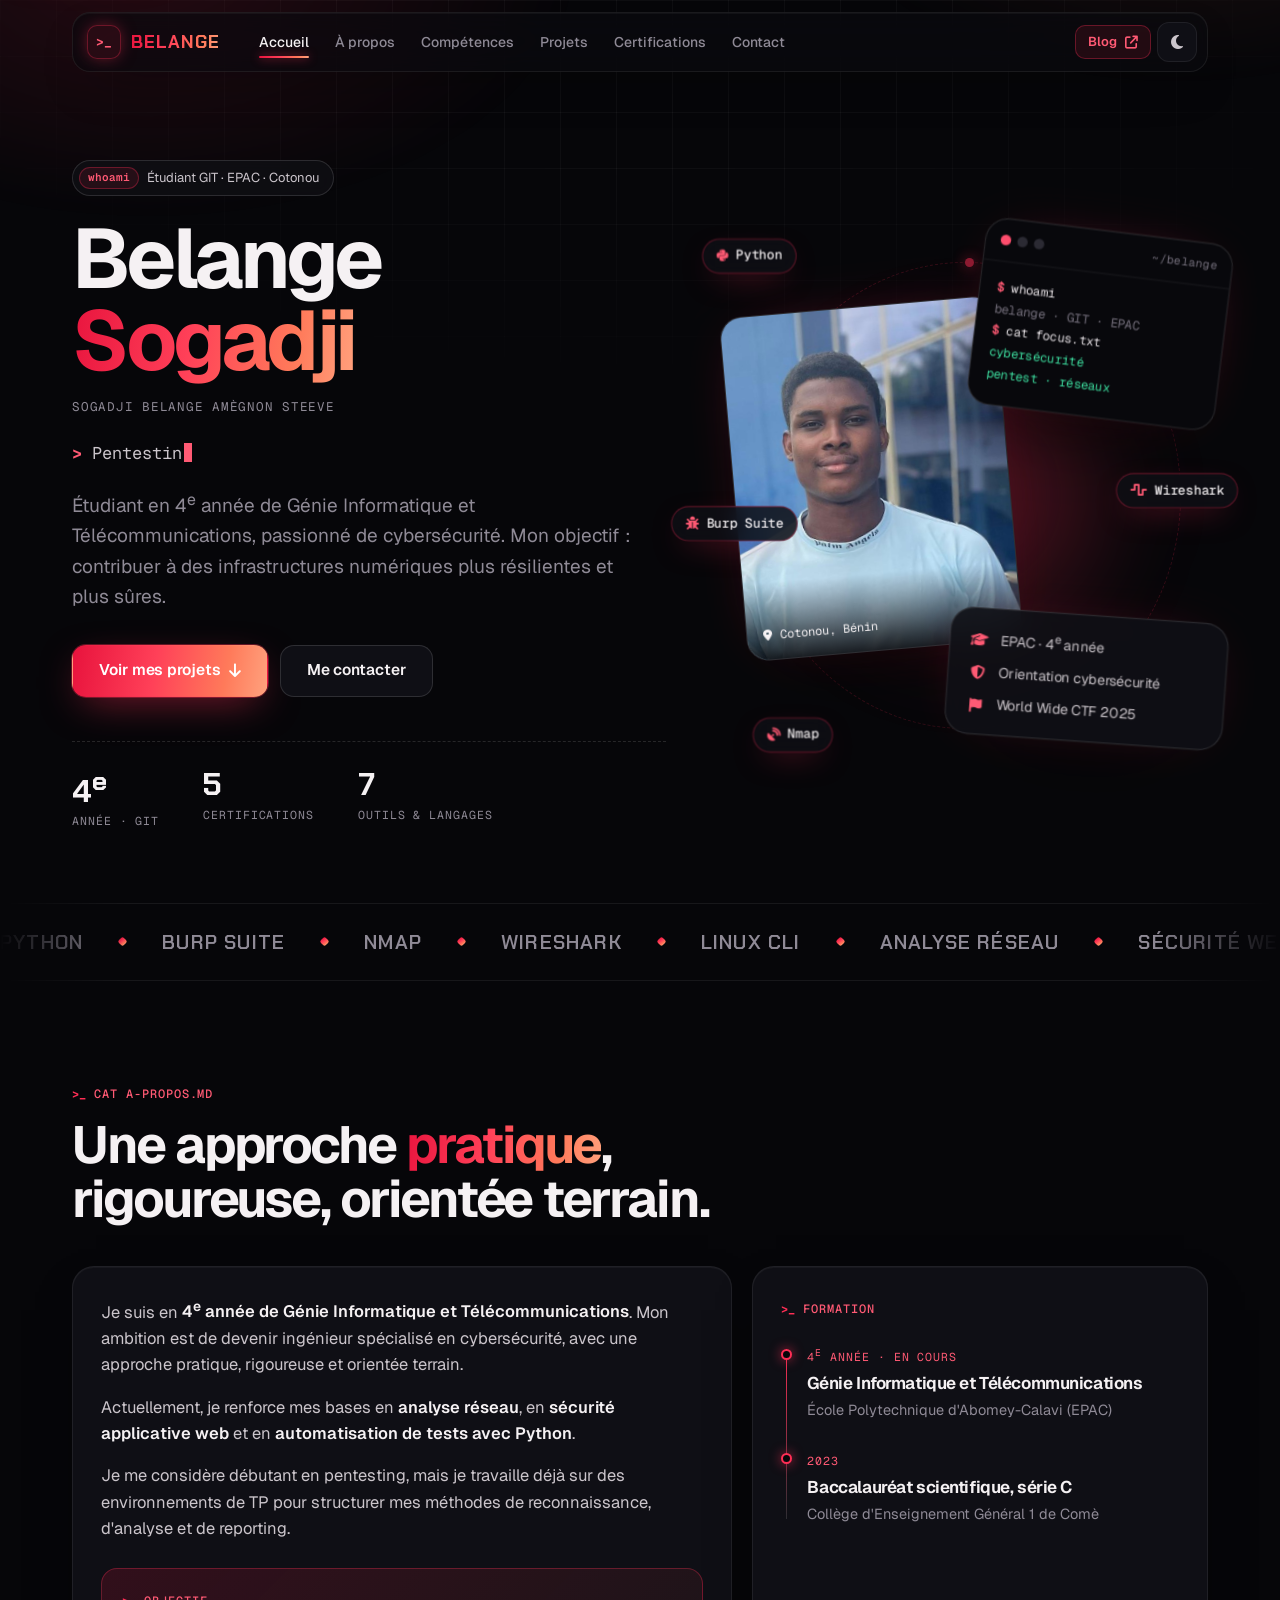
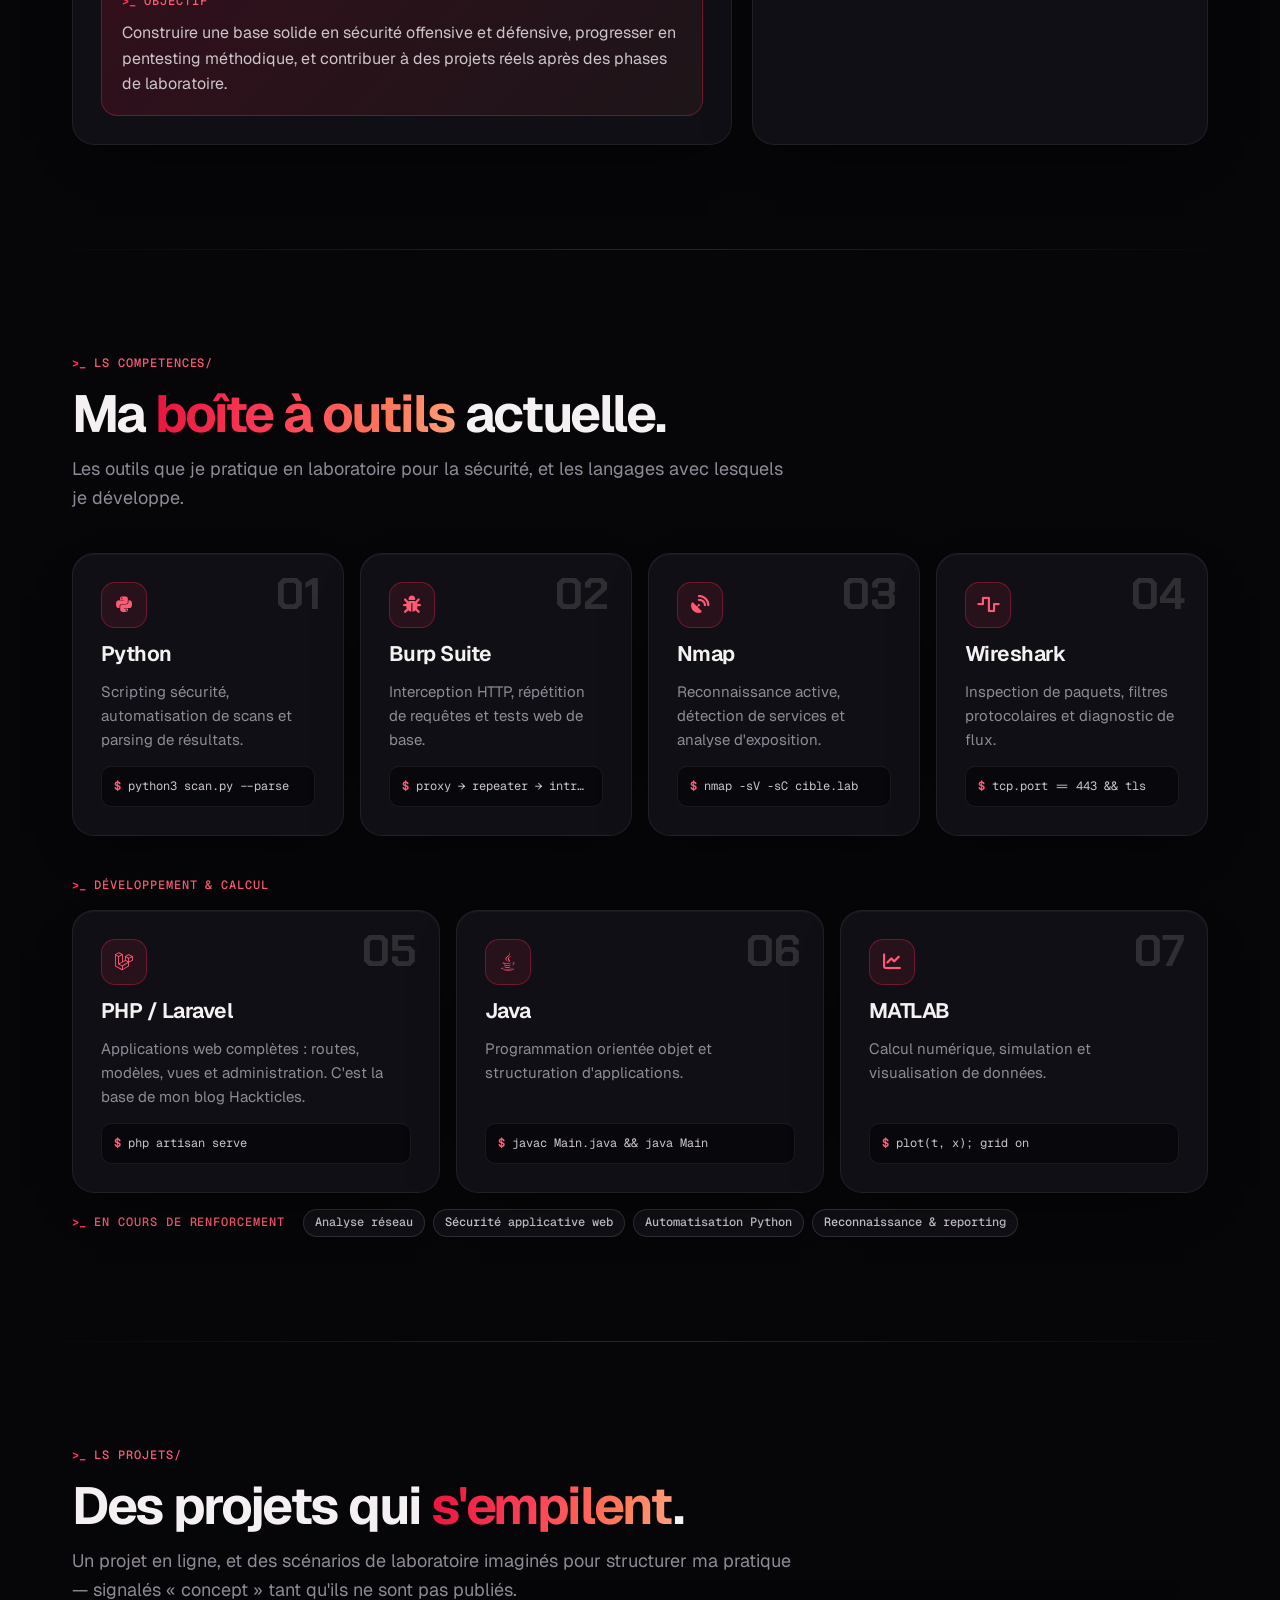
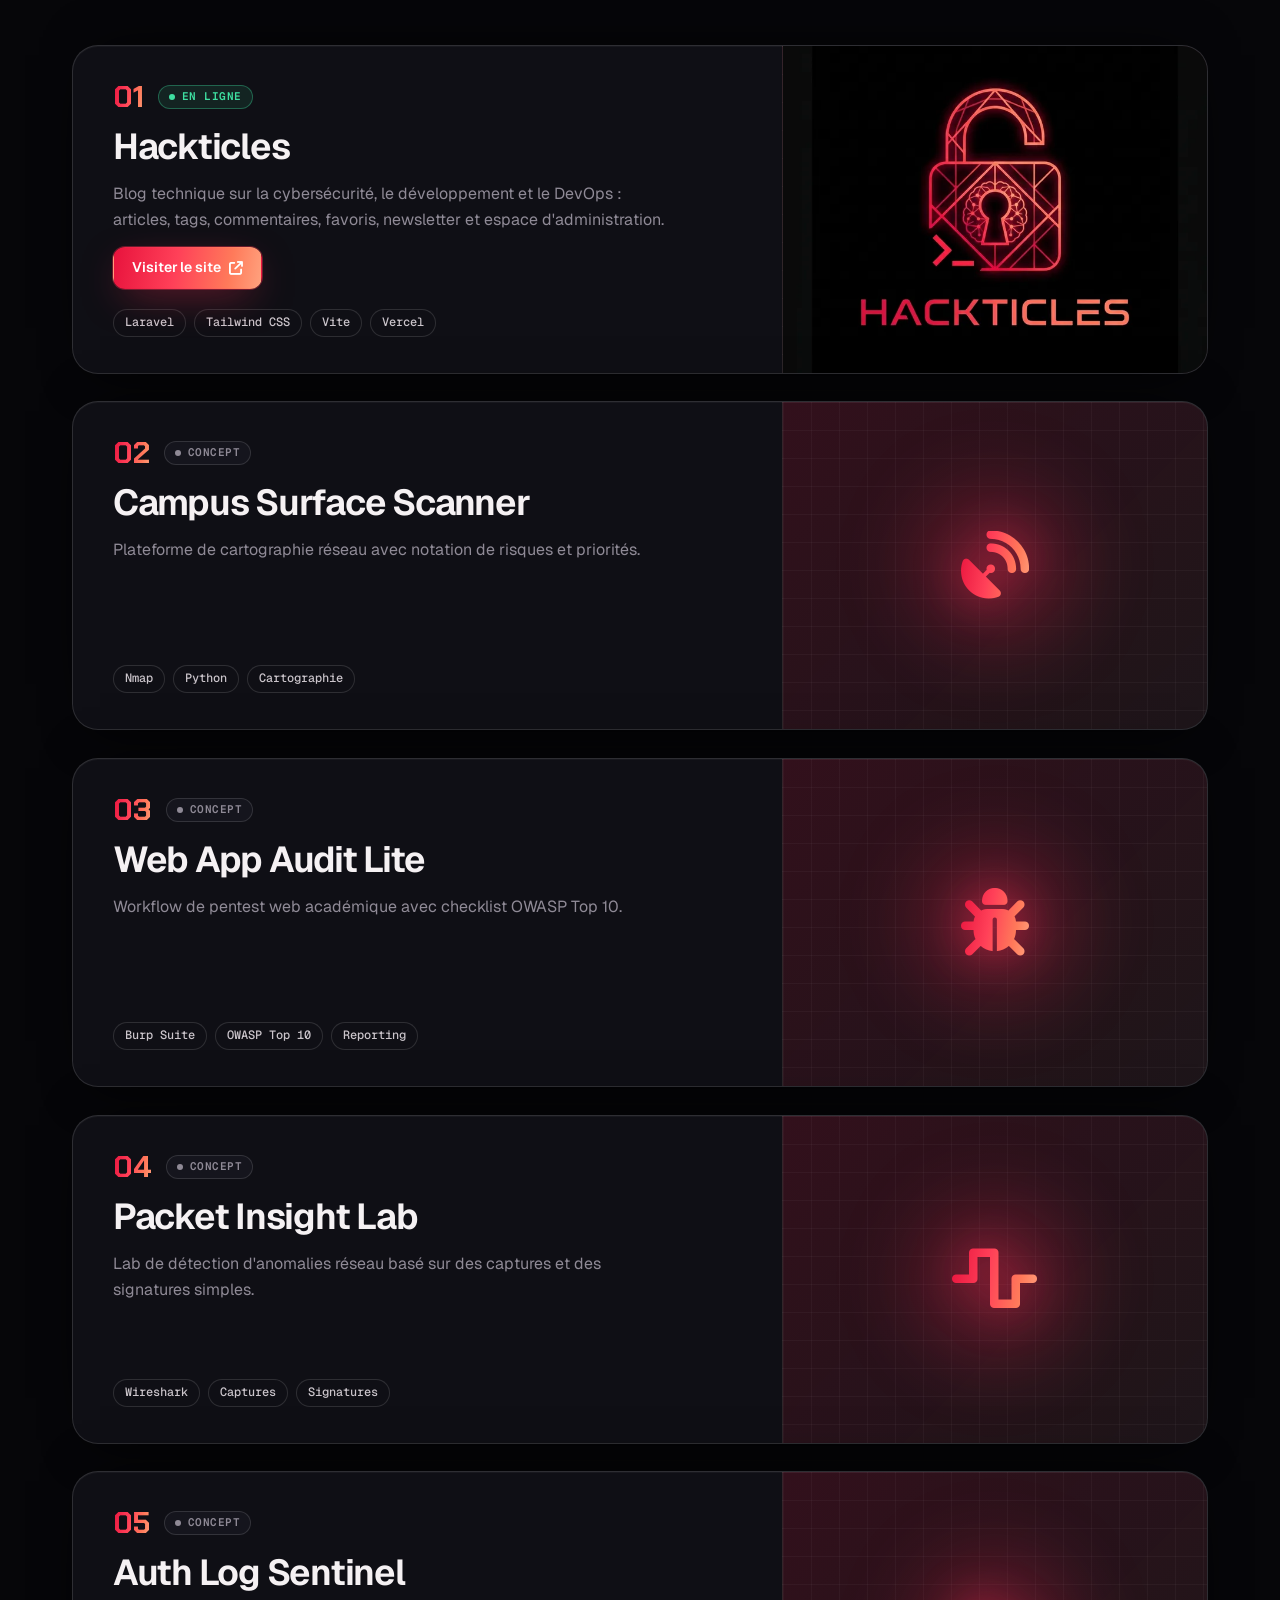
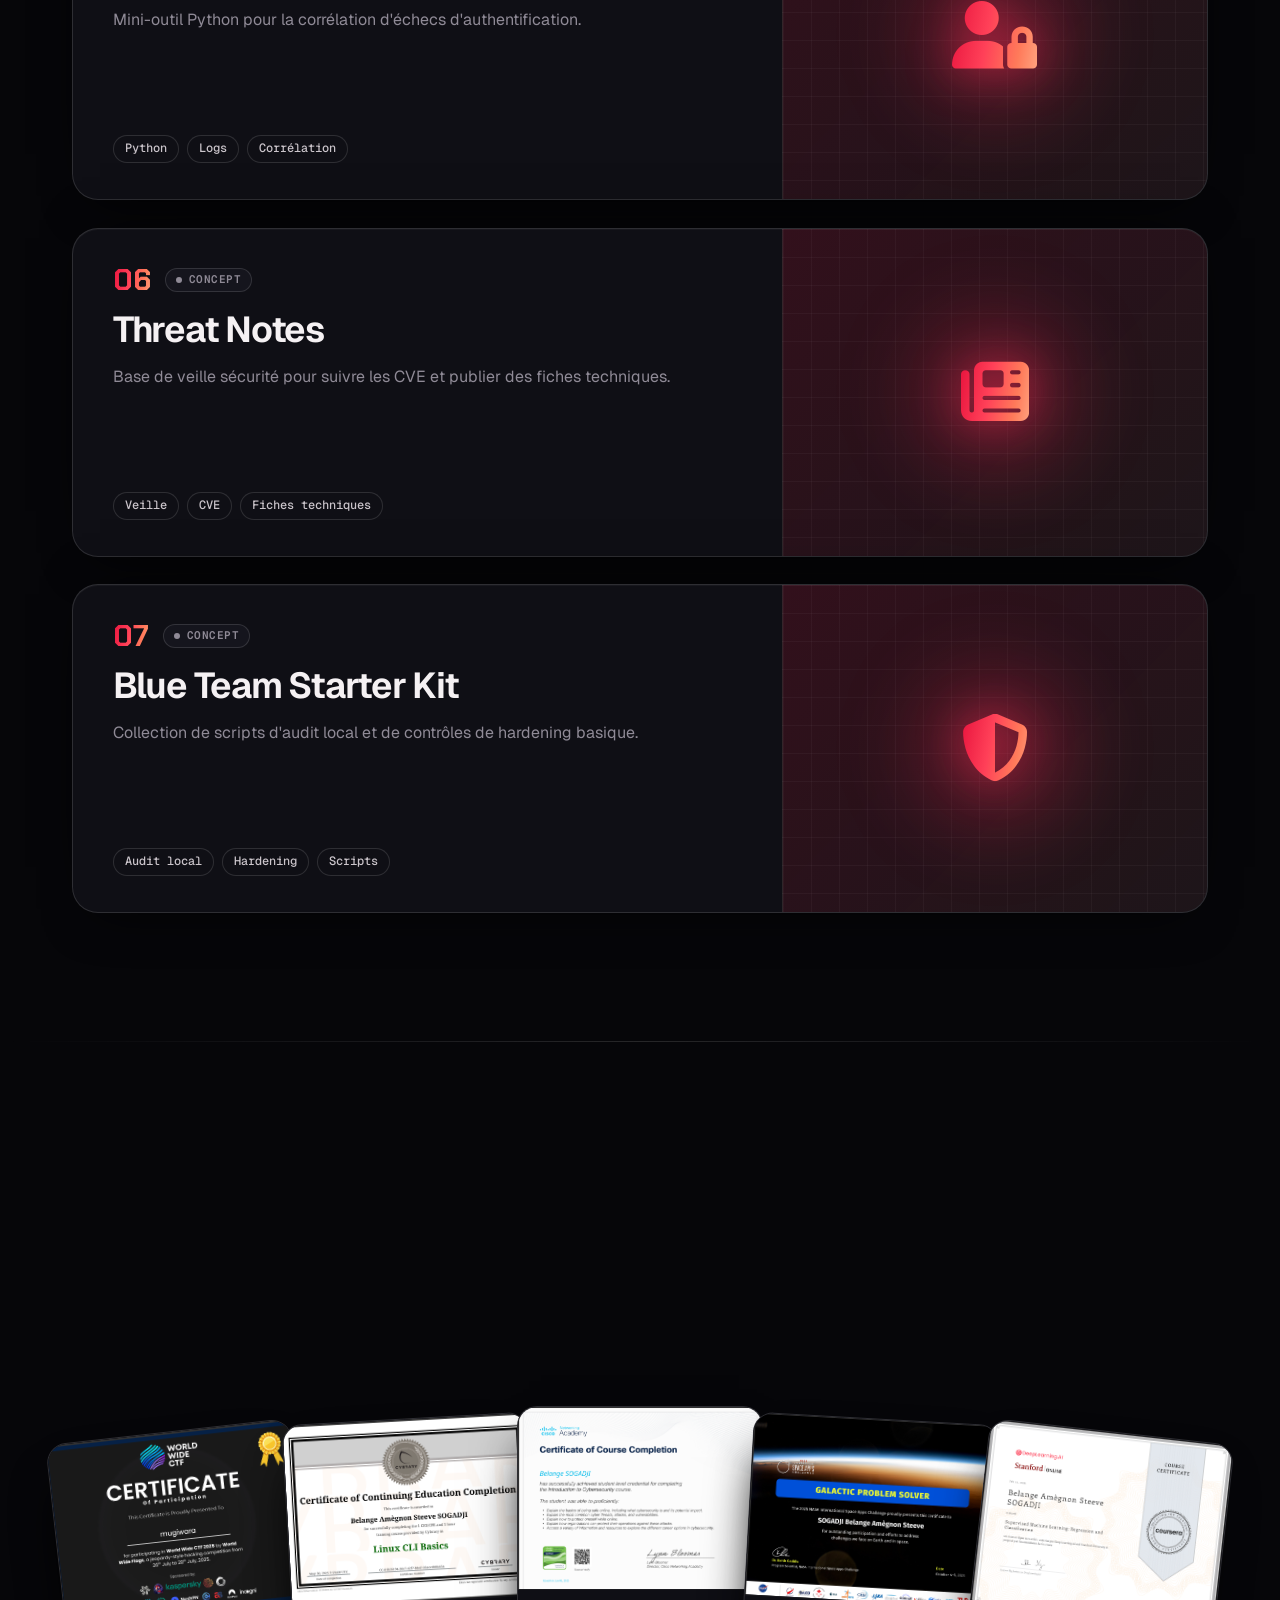
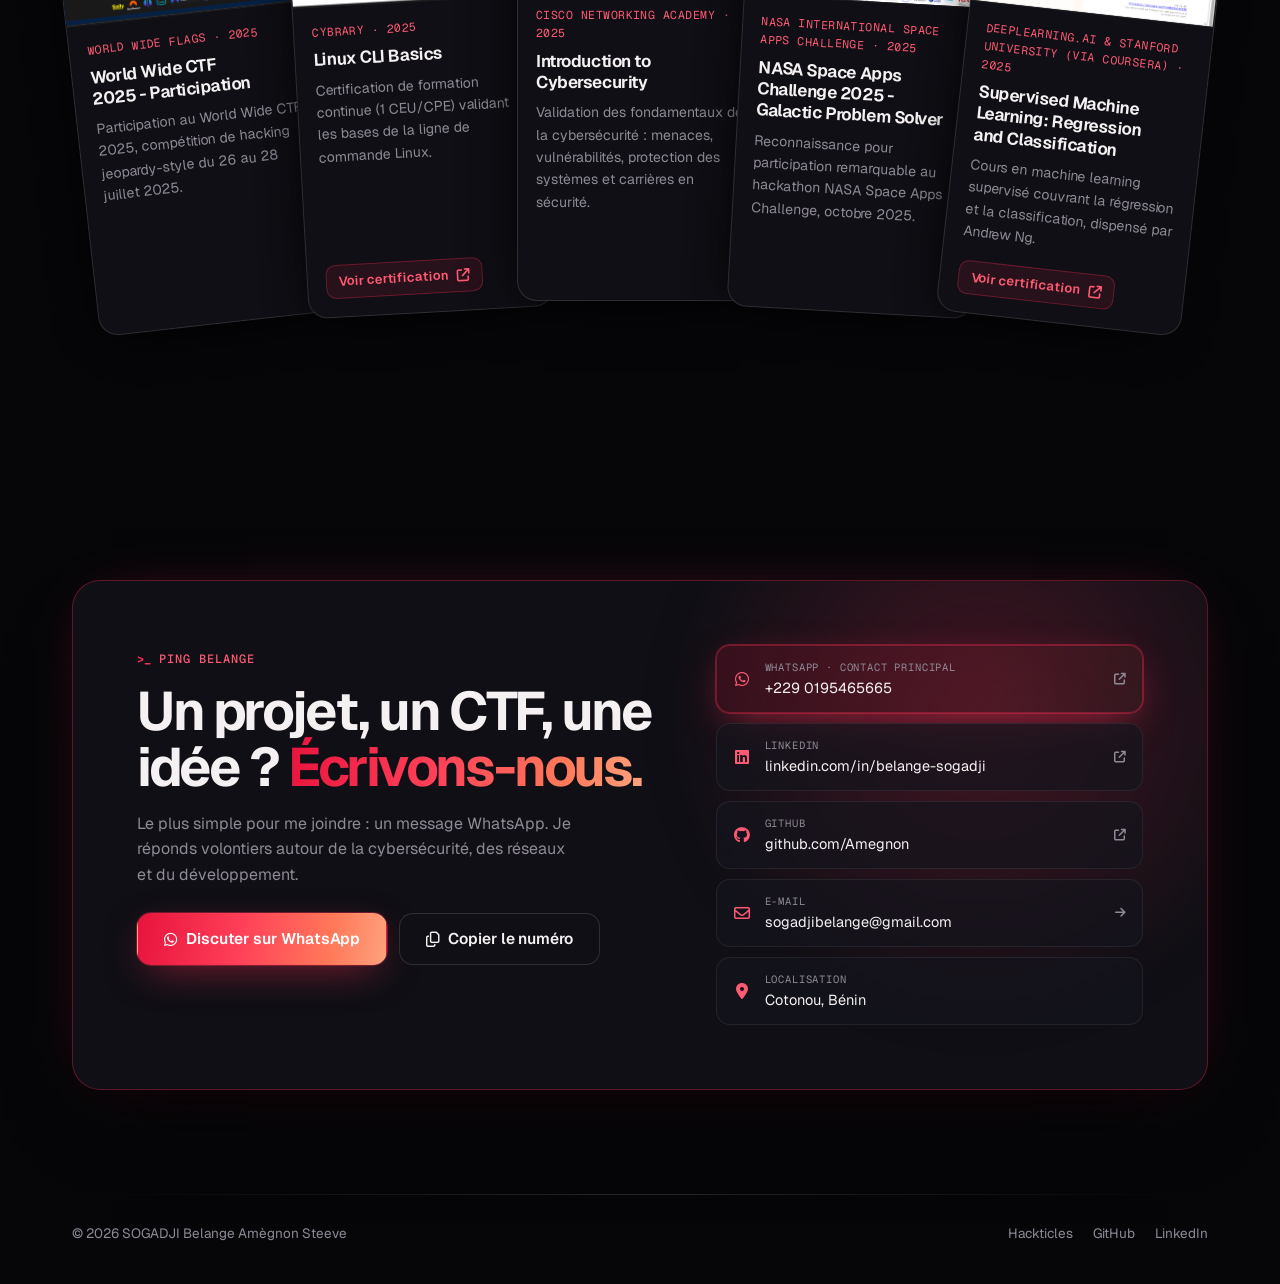
==== commit 92c49579: "Update to 4th year" ====
--- a/index.html
+++ b/index.html
@@ -14,7 +14,7 @@
     })();
   </script>
   <title>Belange Sogadji — Cybersécurité & Génie Informatique</title>
-  <meta name="description" content="Portfolio de SOGADJI Belange Amègnon Steeve, étudiant en 3e année de Génie Informatique et Télécommunications à l'EPAC, passionné de cybersécurité." />
+  <meta name="description" content="Portfolio de SOGADJI Belange Amègnon Steeve, étudiant en 4e année de Génie Informatique et Télécommunications à l'EPAC, passionné de cybersécurité." />
   <meta name="theme-color" content="#060609" />
   <meta property="og:title" content="Belange Sogadji — Cybersécurité & Génie Informatique" />
   <meta property="og:description" content="Étudiant en Génie Informatique et Télécommunications, orienté cybersécurité : projets, compétences et certifications." />
@@ -25,7 +25,7 @@
   <link rel="preconnect" href="https://fonts.gstatic.com" crossorigin />
   <link href="https://fonts.googleapis.com/css2?family=Chakra+Petch:wght@600;700&family=Geist+Mono:wght@400;500;600;700&family=Geist:wght@400;500;600;700&display=swap" rel="stylesheet" />
   <link rel="stylesheet" href="https://cdnjs.cloudflare.com/ajax/libs/font-awesome/6.5.2/css/all.min.css" />
-  <link rel="stylesheet" href="css/styles.css?v=4" />
+  <link rel="stylesheet" href="css/styles.css?v=5" />
 </head>
 <body>
   <a href="#main" class="btn btn-primary skip-link">Aller au contenu</a>
@@ -92,7 +92,7 @@
             <span aria-hidden="true"><span id="typed" data-words='["Étudiant en cybersécurité","Pentesting — niveau débutant","Participant CTF","Scripting sécurité en Python"]'>Étudiant en cybersécurité</span><span class="caret"></span></span>
           </p>
           <p class="hero__sub" data-reveal style="--delay:.18s">
-            Étudiant en 3<sup>e</sup> année de Génie Informatique et Télécommunications, passionné de
+            Étudiant en 4<sup>e</sup> année de Génie Informatique et Télécommunications, passionné de
             cybersécurité. Mon objectif : contribuer à des infrastructures numériques plus résilientes et plus sûres.
           </p>
           <div class="hero__cta" data-reveal style="--delay:.22s">
@@ -100,7 +100,7 @@
             <a href="#contact" class="btn btn-ghost btn-lg">Me contacter</a>
           </div>
           <div class="hero__stats" data-reveal style="--delay:.28s">
-            <div><div class="stat__n"><span data-count="3">3</span><sup>e</sup></div><div class="stat__l">année · GIT</div></div>
+            <div><div class="stat__n"><span data-count="4">4</span><sup>e</sup></div><div class="stat__l">année · GIT</div></div>
             <div><div class="stat__n" data-count="5" id="stat-certs">5</div><div class="stat__l">certifications</div></div>
             <div><div class="stat__n" data-count="7">7</div><div class="stat__l">outils &amp; langages</div></div>
           </div>
@@ -130,7 +130,7 @@
             </div>
 
             <div class="deck-card deck-card--id">
-              <div class="id-row"><i class="fa-solid fa-graduation-cap" aria-hidden="true"></i><span>EPAC · 3<sup>e</sup> année</span></div>
+              <div class="id-row"><i class="fa-solid fa-graduation-cap" aria-hidden="true"></i><span>EPAC · 4<sup>e</sup> année</span></div>
               <div class="id-row"><i class="fa-solid fa-shield-halved" aria-hidden="true"></i><span>Orientation cybersécurité</span></div>
               <div class="id-row"><i class="fa-solid fa-flag" aria-hidden="true"></i><span>World Wide CTF 2025</span></div>
             </div>
@@ -187,7 +187,7 @@
           <article class="panel panel-pad spotlight" data-reveal>
             <div class="prose">
               <p>
-                Je suis en <strong>3<sup>e</sup> année de Génie Informatique et Télécommunications</strong>. Mon ambition est de
+                Je suis en <strong>4<sup>e</sup> année de Génie Informatique et Télécommunications</strong>. Mon ambition est de
                 devenir ingénieur spécialisé en cybersécurité, avec une approche pratique, rigoureuse et orientée terrain.
               </p>
               <p>
@@ -212,7 +212,7 @@
             <span class="kicker">formation</span>
             <div class="timeline">
               <article class="timeline__item">
-                <span class="timeline__when">3<sup>e</sup> année · en cours</span>
+                <span class="timeline__when">4<sup>e</sup> année · en cours</span>
                 <h3>Génie Informatique et Télécommunications</h3>
                 <p>École Polytechnique d'Abomey-Calavi (EPAC)</p>
               </article>
@@ -534,6 +534,6 @@
       ]
     }
   </script>
-  <script src="js/script.js?v=4"></script>
+  <script src="js/script.js?v=5"></script>
 </body>
 </html>
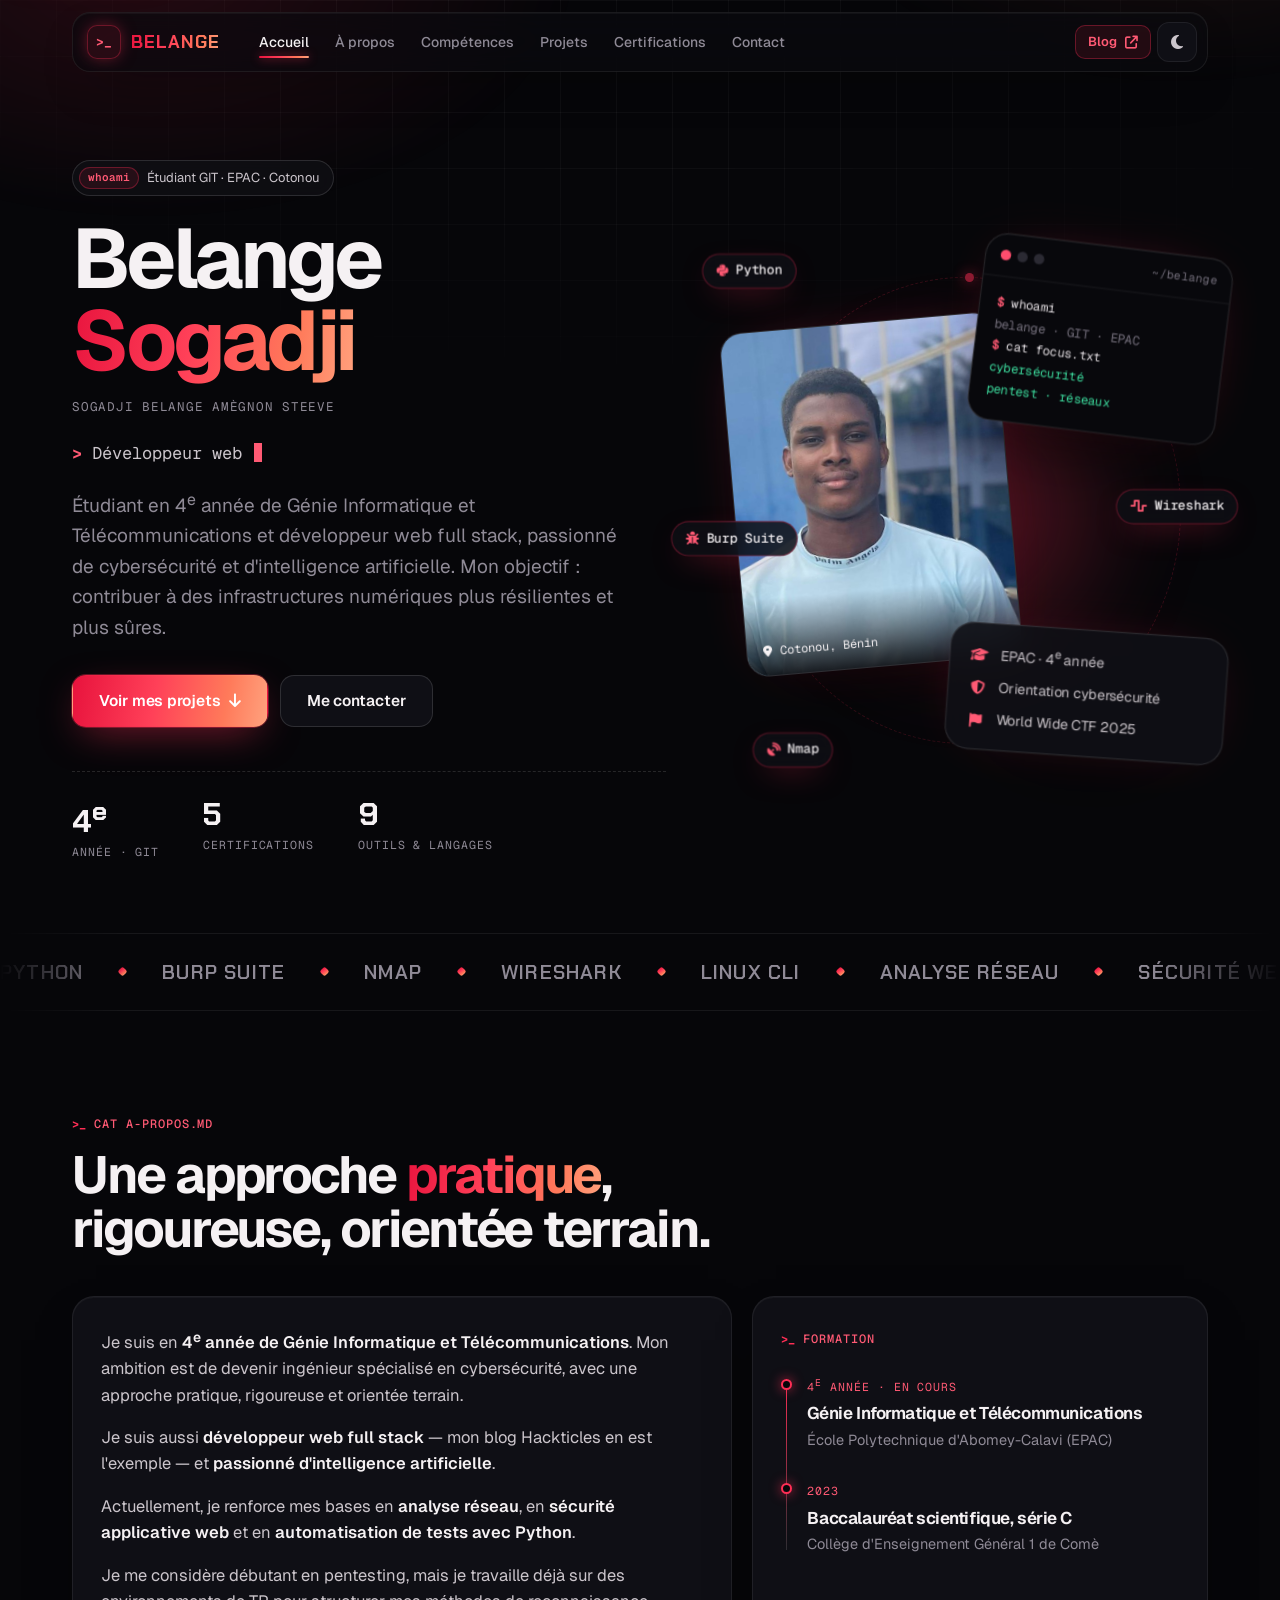
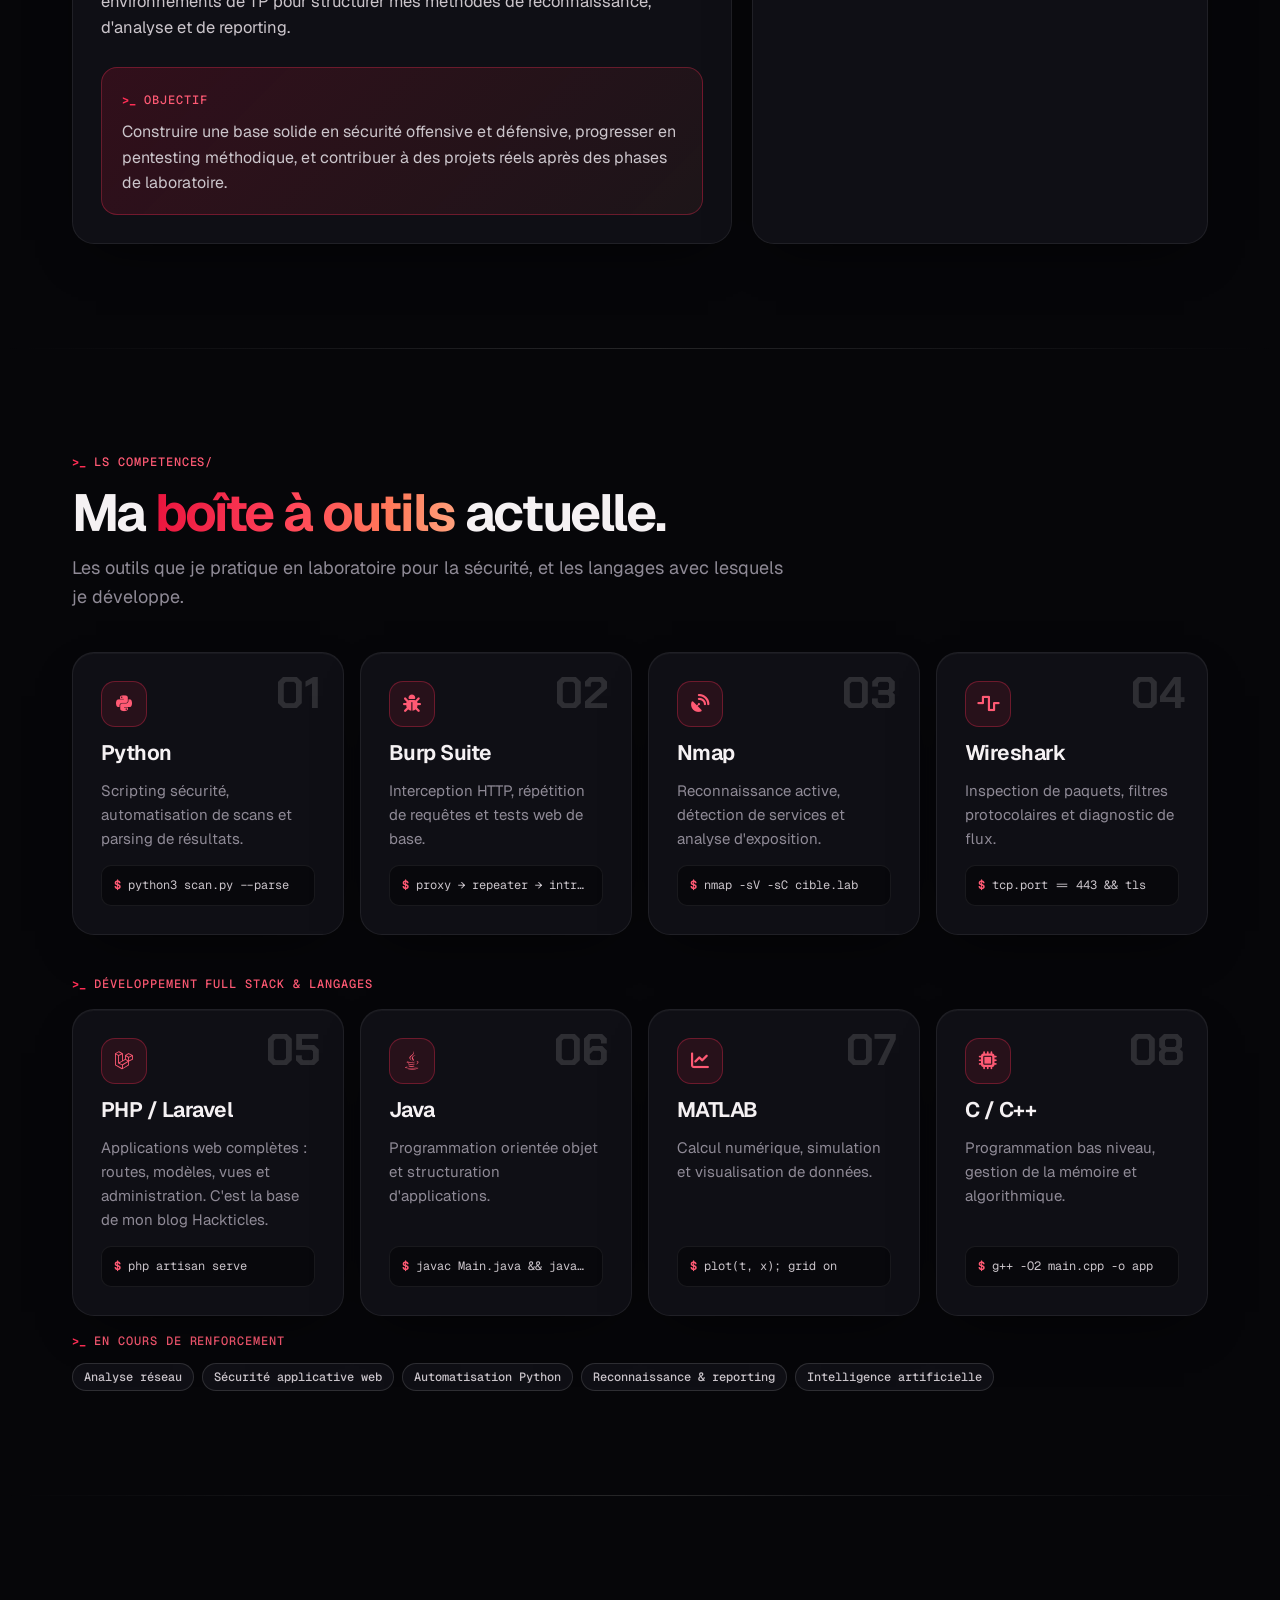
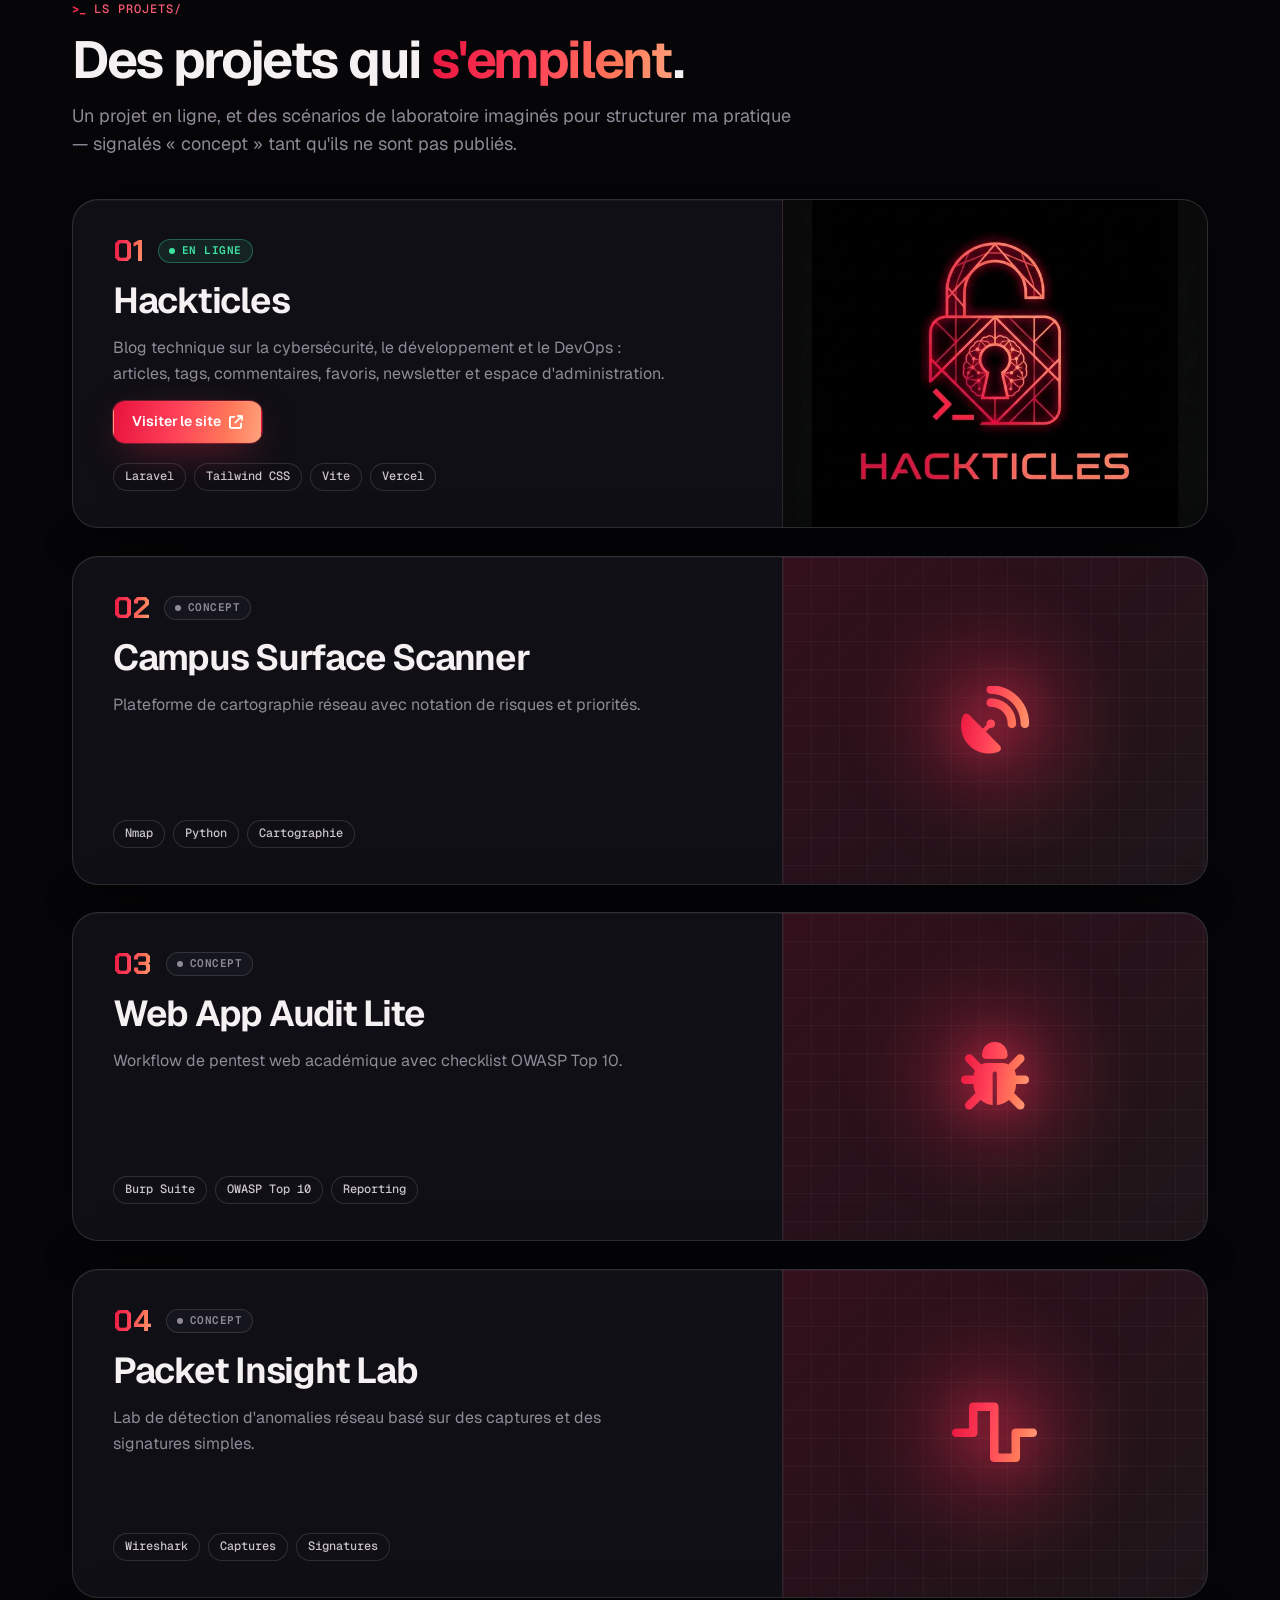
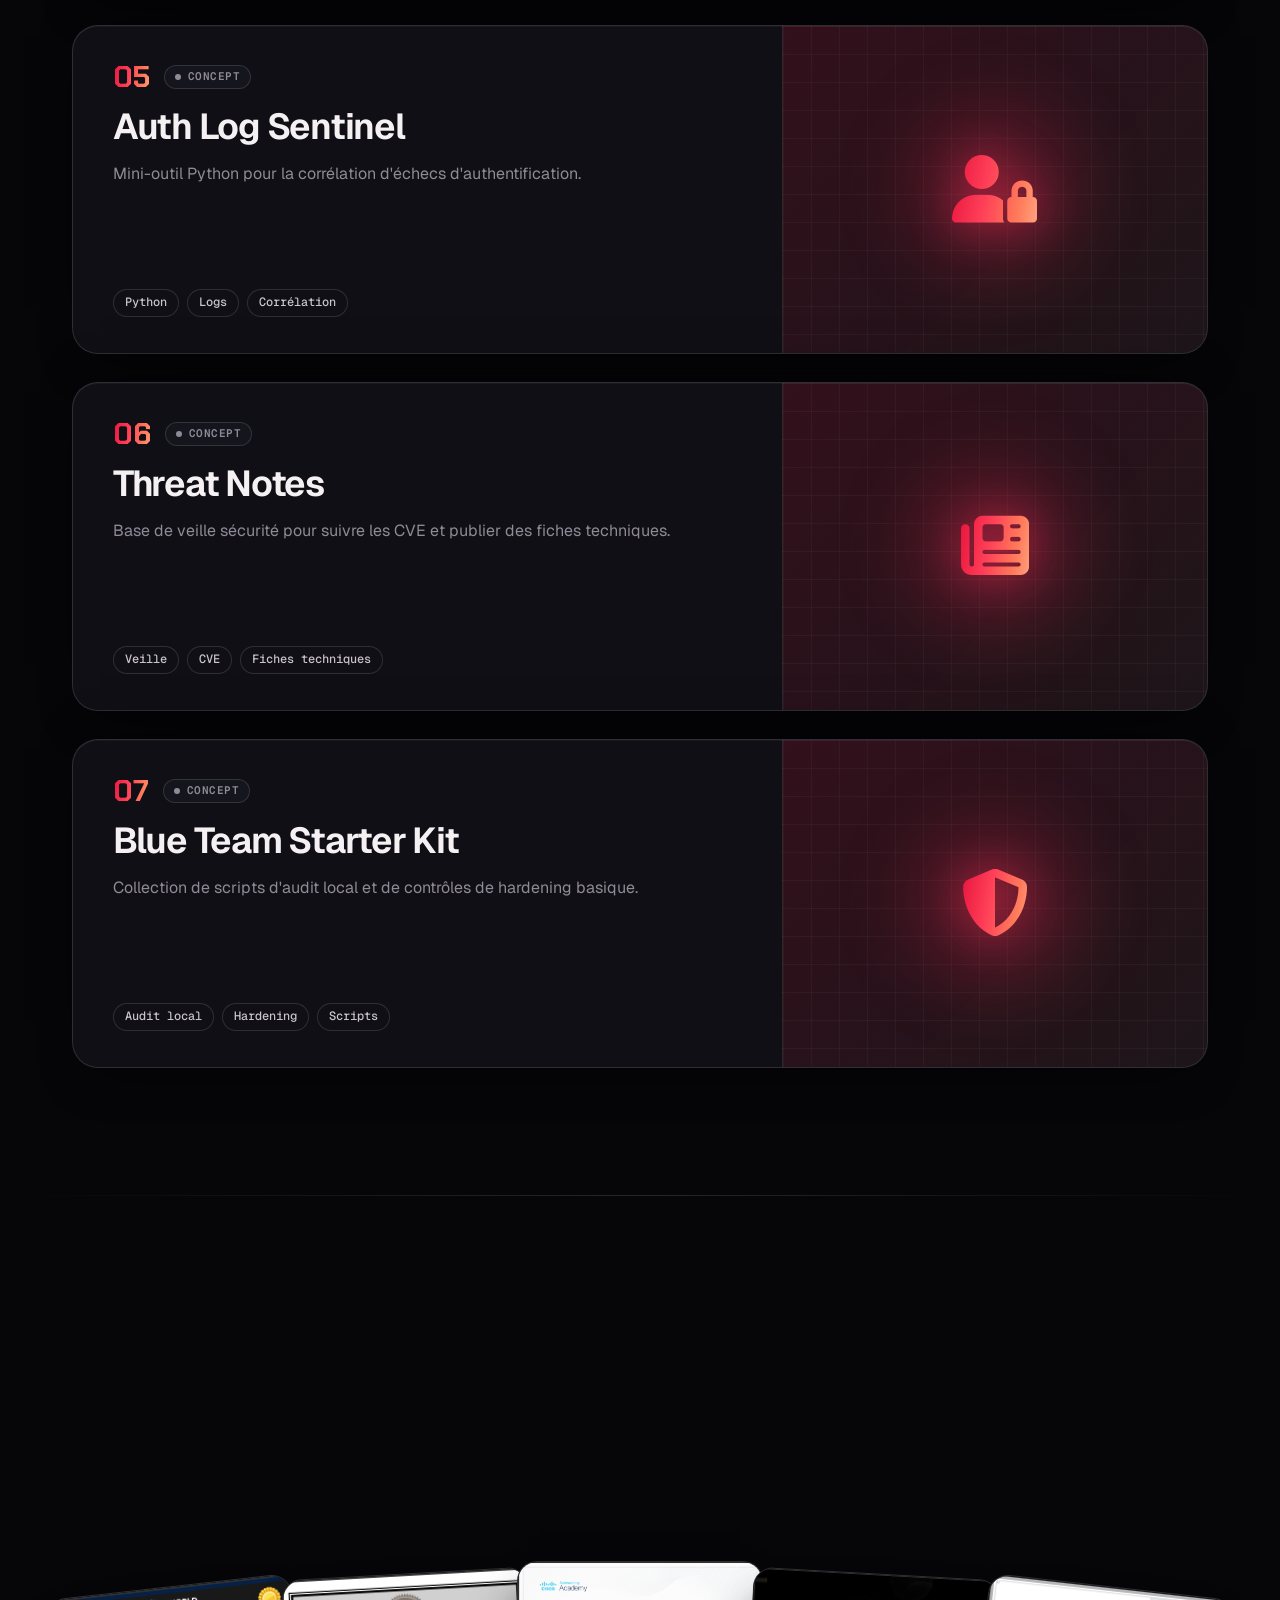
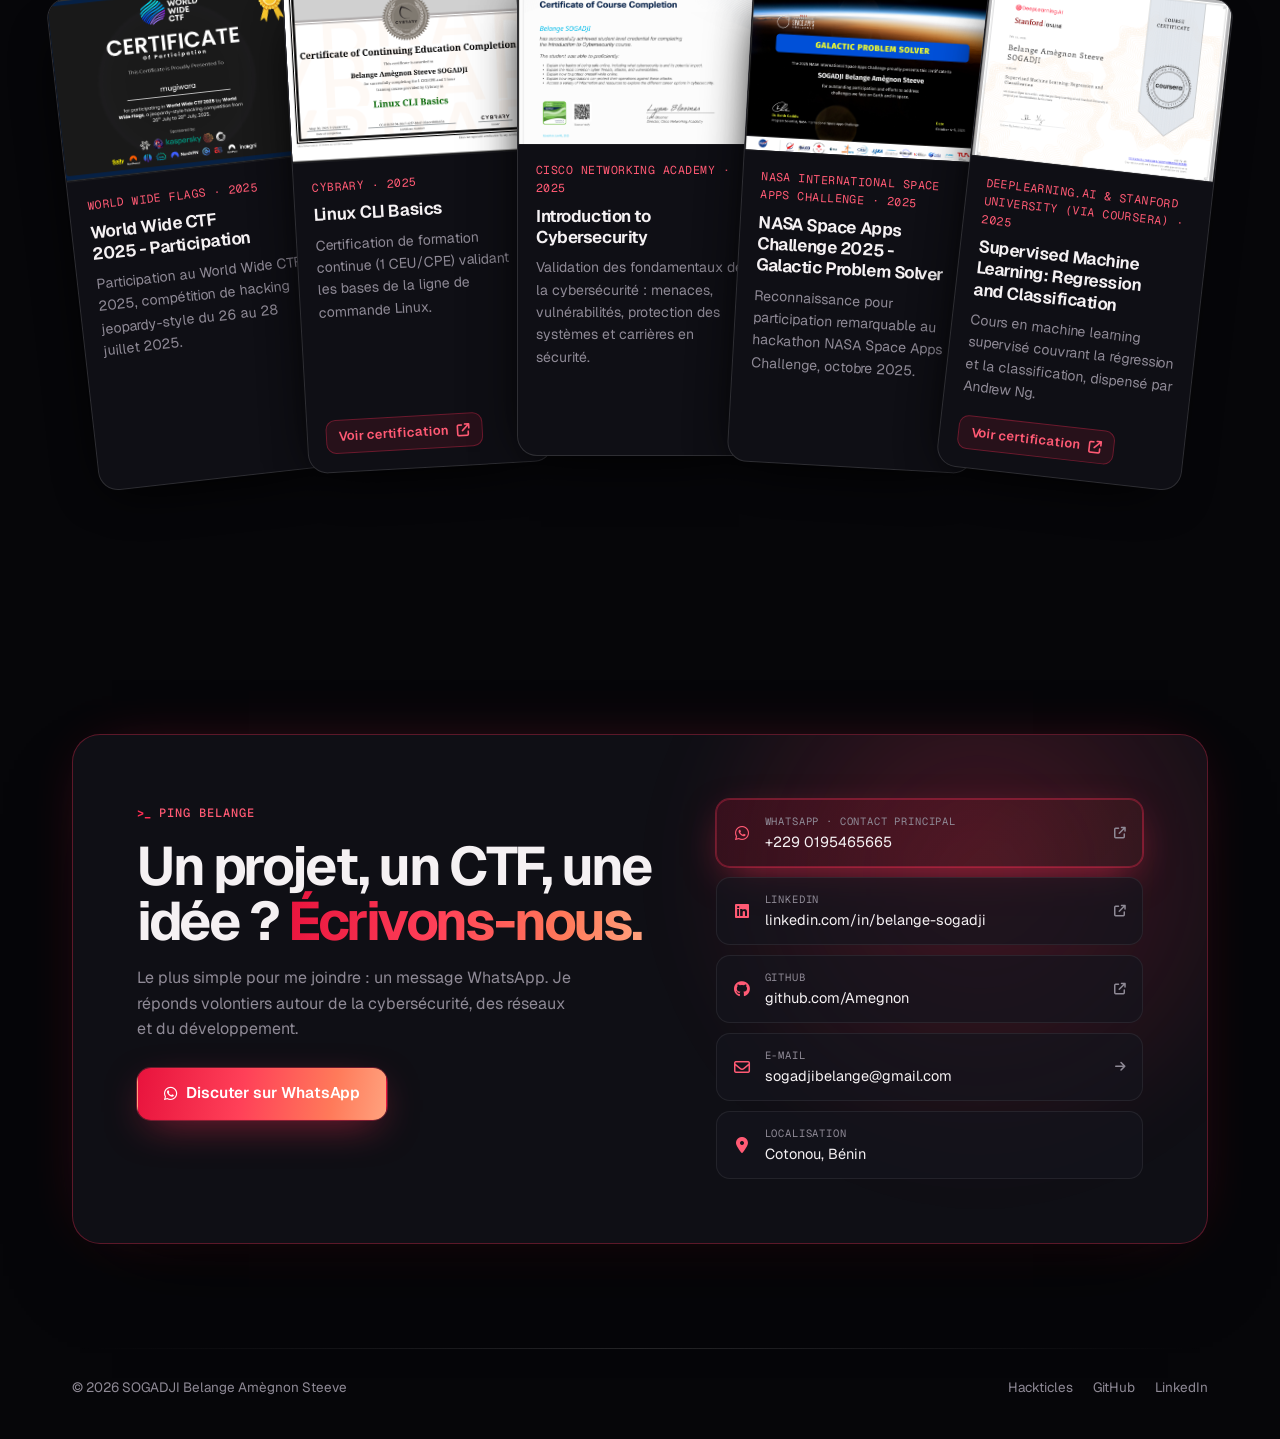
==== commit 2d3bff69: "Add full stack, AI and C/C++ to profile; drop copy-number button" ====
--- a/index.html
+++ b/index.html
@@ -13,11 +13,11 @@
       root.classList.add("js");
     })();
   </script>
-  <title>Belange Sogadji — Cybersécurité & Génie Informatique</title>
-  <meta name="description" content="Portfolio de SOGADJI Belange Amègnon Steeve, étudiant en 4e année de Génie Informatique et Télécommunications à l'EPAC, passionné de cybersécurité." />
+  <title>Belange Sogadji — Cybersécurité & Développement web full stack</title>
+  <meta name="description" content="Portfolio de SOGADJI Belange Amègnon Steeve, étudiant en 4e année de Génie Informatique et Télécommunications à l'EPAC, développeur web full stack, passionné de cybersécurité et d'intelligence artificielle." />
   <meta name="theme-color" content="#060609" />
-  <meta property="og:title" content="Belange Sogadji — Cybersécurité & Génie Informatique" />
-  <meta property="og:description" content="Étudiant en Génie Informatique et Télécommunications, orienté cybersécurité : projets, compétences et certifications." />
+  <meta property="og:title" content="Belange Sogadji — Cybersécurité & Développement web full stack" />
+  <meta property="og:description" content="Étudiant en Génie Informatique et Télécommunications, développeur web full stack, passionné de cybersécurité et d'IA : projets, compétences et certifications." />
   <meta property="og:type" content="website" />
   <meta property="og:image" content="assets/profile/profile.jpg" />
   <link rel="icon" href="data:image/svg+xml,%3Csvg xmlns='http://www.w3.org/2000/svg' viewBox='0 0 64 64'%3E%3Crect width='64' height='64' rx='14' fill='%23060609'/%3E%3Cpath d='M16 22l12 10-12 10M34 44h14' fill='none' stroke='%23ff2e55' stroke-width='6' stroke-linecap='round' stroke-linejoin='round'/%3E%3C/svg%3E" />
@@ -25,7 +25,7 @@
   <link rel="preconnect" href="https://fonts.gstatic.com" crossorigin />
   <link href="https://fonts.googleapis.com/css2?family=Chakra+Petch:wght@600;700&family=Geist+Mono:wght@400;500;600;700&family=Geist:wght@400;500;600;700&display=swap" rel="stylesheet" />
   <link rel="stylesheet" href="https://cdnjs.cloudflare.com/ajax/libs/font-awesome/6.5.2/css/all.min.css" />
-  <link rel="stylesheet" href="css/styles.css?v=5" />
+  <link rel="stylesheet" href="css/styles.css?v=6" />
 </head>
 <body>
   <a href="#main" class="btn btn-primary skip-link">Aller au contenu</a>
@@ -87,13 +87,14 @@
           </span>
           <h1 class="hero__title" data-reveal style="--delay:.06s">Belange <span class="text-grad">Sogadji</span></h1>
           <p class="hero__fullname" data-reveal style="--delay:.1s">SOGADJI Belange Amègnon Steeve</p>
-          <p class="hero__role" data-reveal style="--delay:.14s" aria-label="Étudiant en cybersécurité">
+          <p class="hero__role" data-reveal style="--delay:.14s" aria-label="Étudiant en cybersécurité, développeur web full stack, passionné d'intelligence artificielle">
             <span class="p" aria-hidden="true">&gt;</span>
-            <span aria-hidden="true"><span id="typed" data-words='["Étudiant en cybersécurité","Pentesting — niveau débutant","Participant CTF","Scripting sécurité en Python"]'>Étudiant en cybersécurité</span><span class="caret"></span></span>
+            <span aria-hidden="true"><span id="typed" data-words='["Étudiant en cybersécurité","Développeur web full stack","Passionné d&#39;intelligence artificielle","Participant CTF","Pentesting — niveau débutant"]'>Étudiant en cybersécurité</span><span class="caret"></span></span>
           </p>
           <p class="hero__sub" data-reveal style="--delay:.18s">
-            Étudiant en 4<sup>e</sup> année de Génie Informatique et Télécommunications, passionné de
-            cybersécurité. Mon objectif : contribuer à des infrastructures numériques plus résilientes et plus sûres.
+            Étudiant en 4<sup>e</sup> année de Génie Informatique et Télécommunications et développeur web
+            full stack, passionné de cybersécurité et d'intelligence artificielle. Mon objectif : contribuer à des
+            infrastructures numériques plus résilientes et plus sûres.
           </p>
           <div class="hero__cta" data-reveal style="--delay:.22s">
             <a href="#projects" class="btn btn-primary btn-lg">Voir mes projets <i class="fa-solid fa-arrow-down" aria-hidden="true"></i></a>
@@ -102,7 +103,7 @@
           <div class="hero__stats" data-reveal style="--delay:.28s">
             <div><div class="stat__n"><span data-count="4">4</span><sup>e</sup></div><div class="stat__l">année · GIT</div></div>
             <div><div class="stat__n" data-count="5" id="stat-certs">5</div><div class="stat__l">certifications</div></div>
-            <div><div class="stat__n" data-count="7">7</div><div class="stat__l">outils &amp; langages</div></div>
+            <div><div class="stat__n" data-count="9">9</div><div class="stat__l">outils &amp; langages</div></div>
           </div>
         </div>
 
@@ -158,6 +159,9 @@
         <span class="marquee__item">PHP / Laravel</span>
         <span class="marquee__item">Java</span>
         <span class="marquee__item">MATLAB</span>
+        <span class="marquee__item">C / C++</span>
+        <span class="marquee__item">Full stack</span>
+        <span class="marquee__item">IA</span>
       </div>
       <div class="marquee__track">
         <span class="marquee__item">Python</span>
@@ -172,6 +176,9 @@
         <span class="marquee__item">PHP / Laravel</span>
         <span class="marquee__item">Java</span>
         <span class="marquee__item">MATLAB</span>
+        <span class="marquee__item">C / C++</span>
+        <span class="marquee__item">Full stack</span>
+        <span class="marquee__item">IA</span>
       </div>
     </div>
 
@@ -189,6 +196,10 @@
               <p>
                 Je suis en <strong>4<sup>e</sup> année de Génie Informatique et Télécommunications</strong>. Mon ambition est de
                 devenir ingénieur spécialisé en cybersécurité, avec une approche pratique, rigoureuse et orientée terrain.
+              </p>
+              <p>
+                Je suis aussi <strong>développeur web full stack</strong> — mon blog Hackticles en est l'exemple — et
+                <strong>passionné d'intelligence artificielle</strong>.
               </p>
               <p>
                 Actuellement, je renforce mes bases en <strong>analyse réseau</strong>, en <strong>sécurité applicative web</strong> et en
@@ -269,8 +280,8 @@
           </article>
         </div>
 
-        <h3 class="bento-title" data-reveal><span class="kicker">développement &amp; calcul</span></h3>
-        <div class="bento bento--3">
+        <h3 class="bento-title" data-reveal><span class="kicker">développement full stack &amp; langages</span></h3>
+        <div class="bento">
           <article class="panel panel-pad spotlight skill" data-reveal>
             <span class="skill__n" aria-hidden="true">05</span>
             <span class="skill__icon"><i class="fa-brands fa-laravel" aria-hidden="true"></i></span>
@@ -291,6 +302,13 @@
             <h3>MATLAB</h3>
             <p>Calcul numérique, simulation et visualisation de données.</p>
             <code class="skill__cmd" aria-hidden="true">plot(t, x); grid on</code>
+          </article>
+          <article class="panel panel-pad spotlight skill" data-reveal style="--delay:.21s">
+            <span class="skill__n" aria-hidden="true">08</span>
+            <span class="skill__icon"><i class="fa-solid fa-microchip" aria-hidden="true"></i></span>
+            <h3>C / C++</h3>
+            <p>Programmation bas niveau, gestion de la mémoire et algorithmique.</p>
+            <code class="skill__cmd" aria-hidden="true">g++ -O2 main.cpp -o app</code>
           </article>
         </div>
 
@@ -301,6 +319,7 @@
             <span class="chip">Sécurité applicative web</span>
             <span class="chip">Automatisation Python</span>
             <span class="chip">Reconnaissance &amp; reporting</span>
+            <span class="chip">Intelligence artificielle</span>
           </div>
         </div>
       </div>
@@ -434,7 +453,6 @@
             <p class="contact__sub">Le plus simple pour me joindre : un message WhatsApp. Je réponds volontiers autour de la cybersécurité, des réseaux et du développement.</p>
             <div class="contact__cta">
               <a href="https://wa.me/2290195465665" target="_blank" rel="noopener noreferrer" class="btn btn-primary btn-lg"><i class="fa-brands fa-whatsapp" aria-hidden="true"></i> Discuter sur WhatsApp</a>
-              <button type="button" class="btn btn-ghost btn-lg" data-copy="+229 0195465665" data-copy-label="Numéro copié"><i class="fa-regular fa-copy" aria-hidden="true"></i> Copier le numéro</button>
             </div>
           </div>
 
@@ -534,6 +552,6 @@
       ]
     }
   </script>
-  <script src="js/script.js?v=5"></script>
+  <script src="js/script.js?v=6"></script>
 </body>
 </html>
